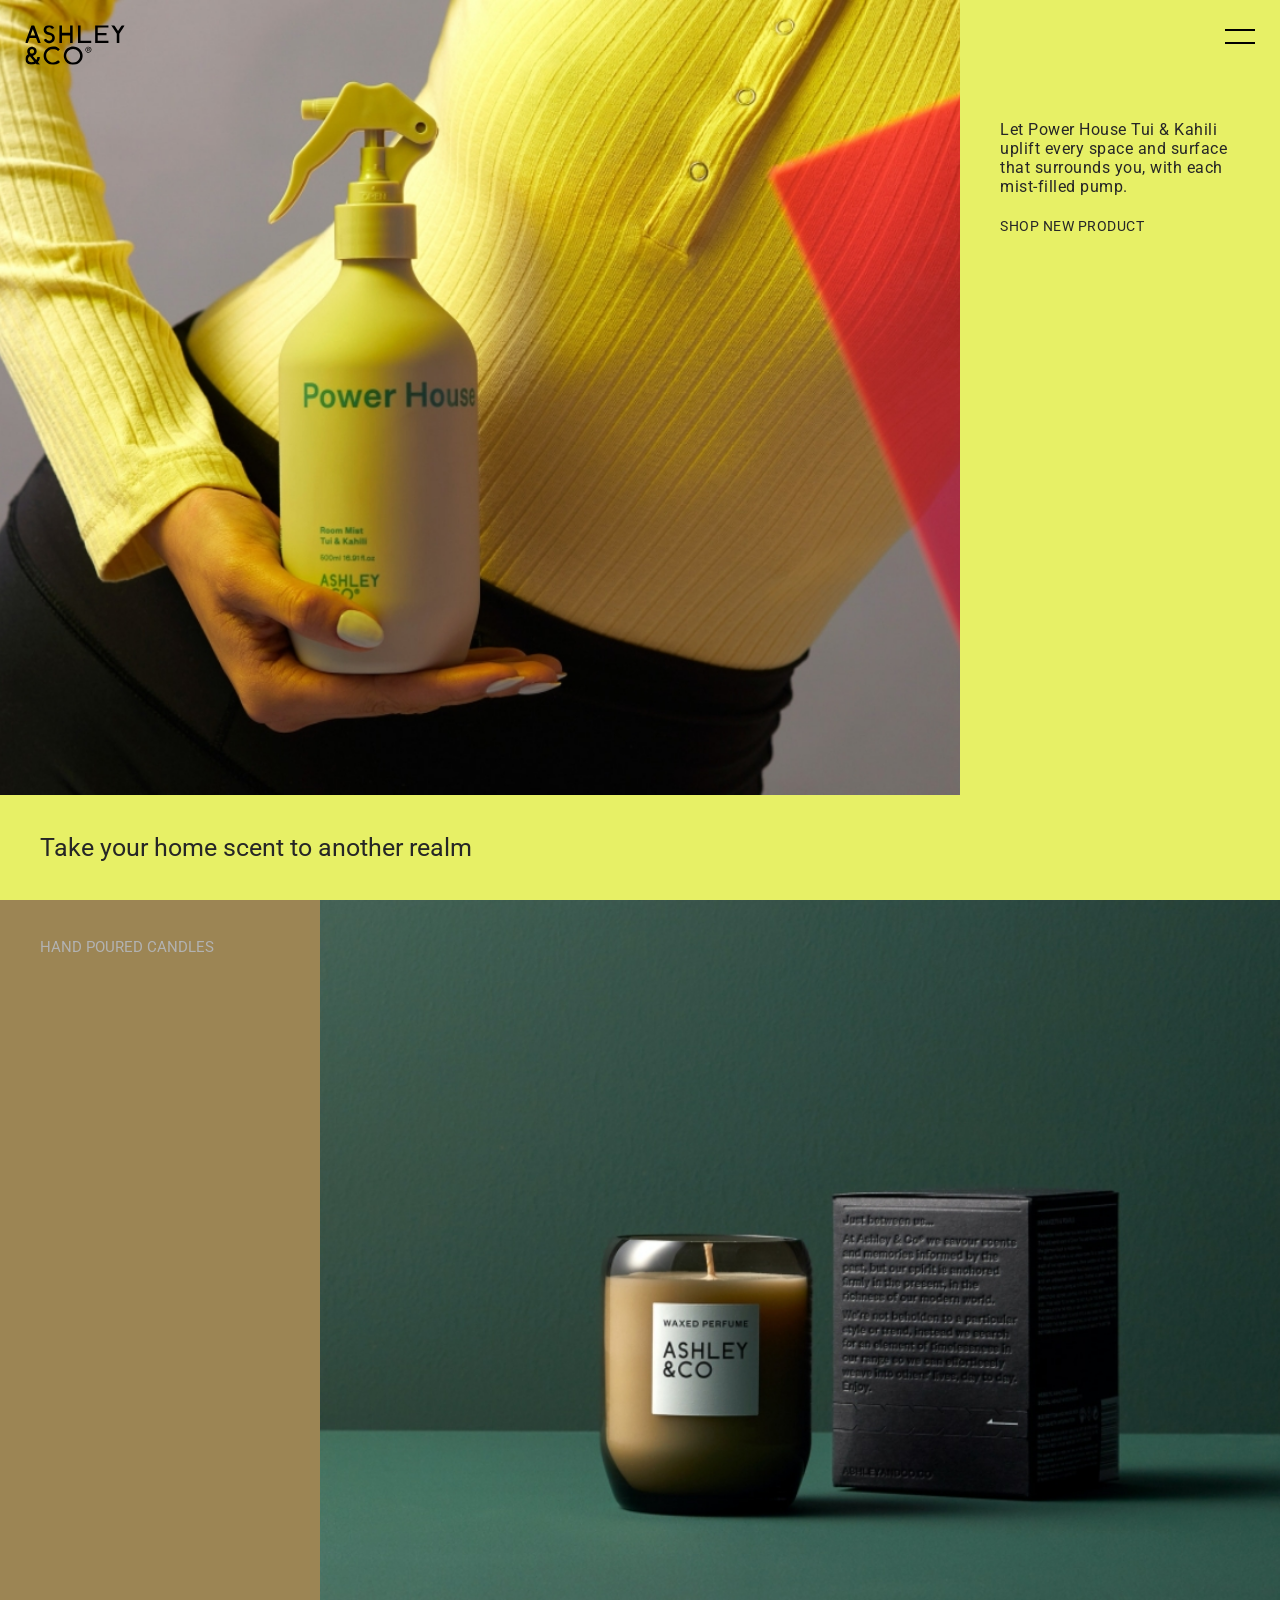
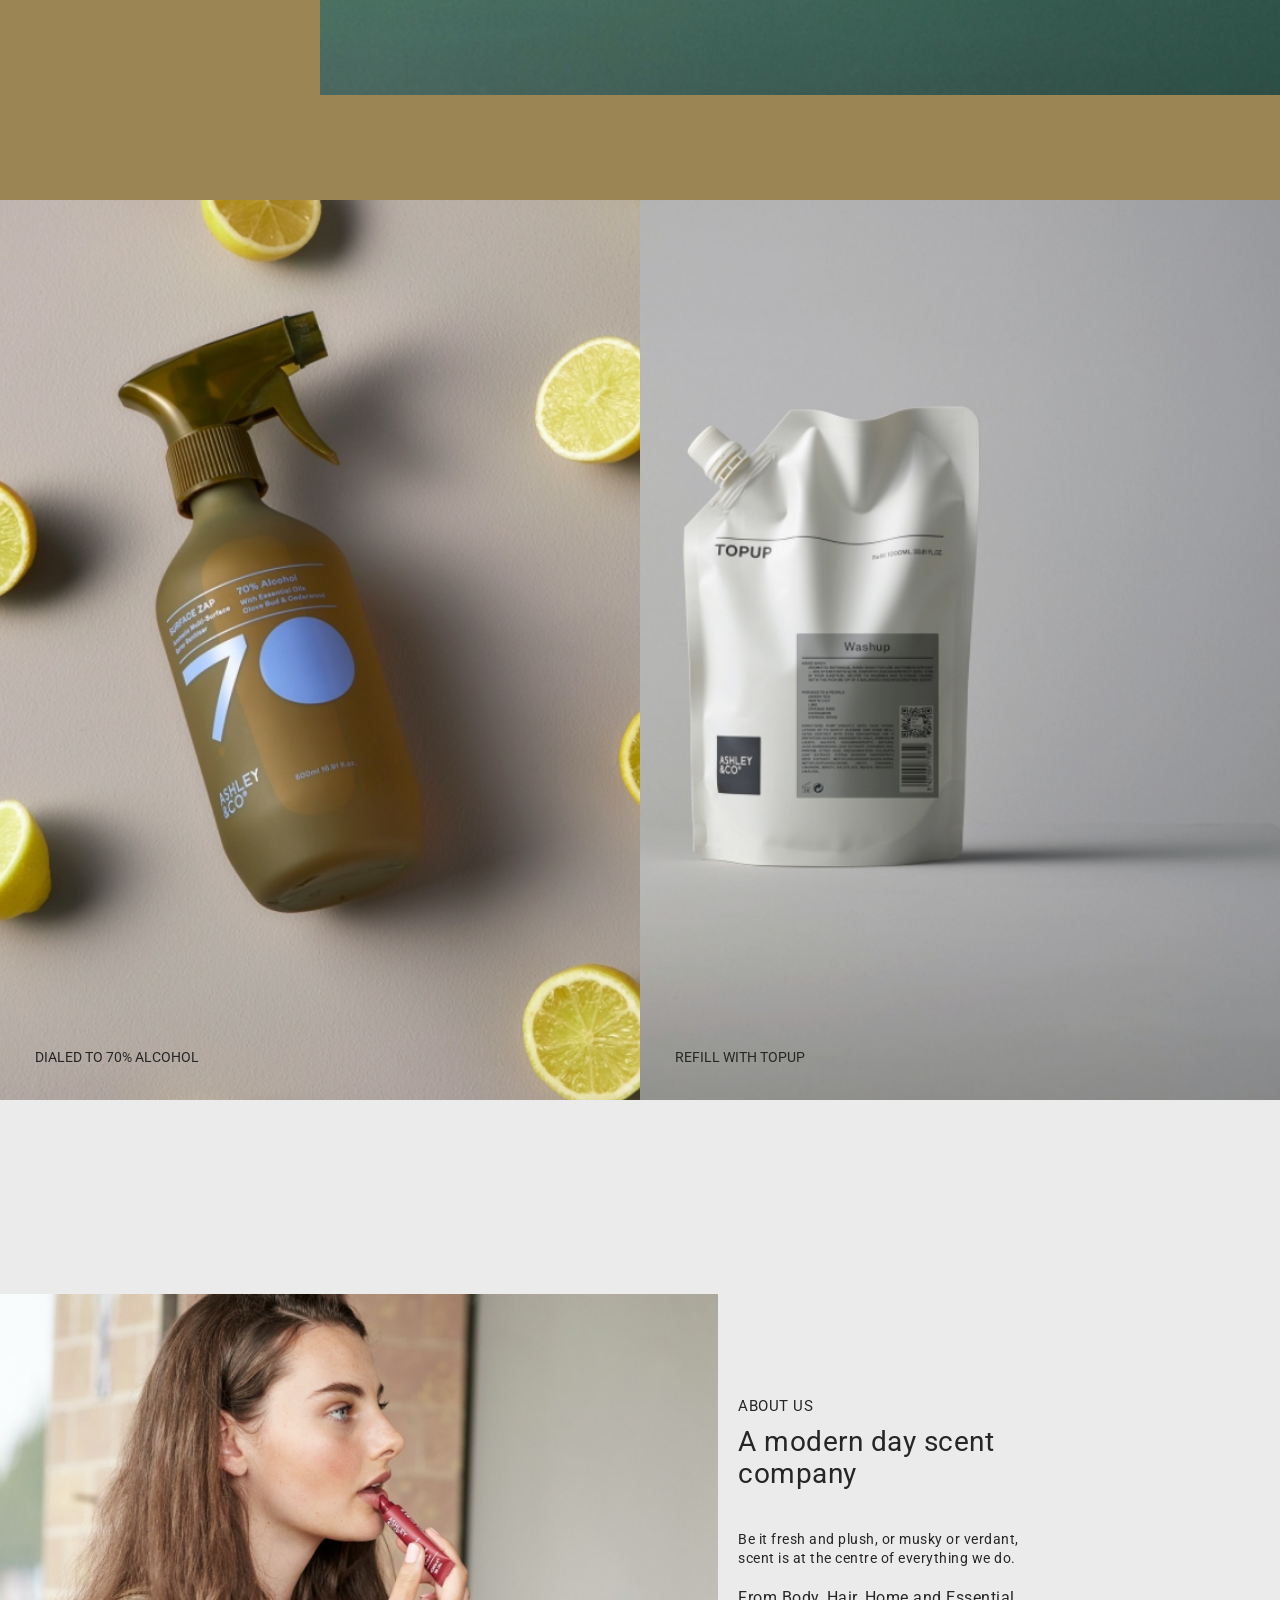
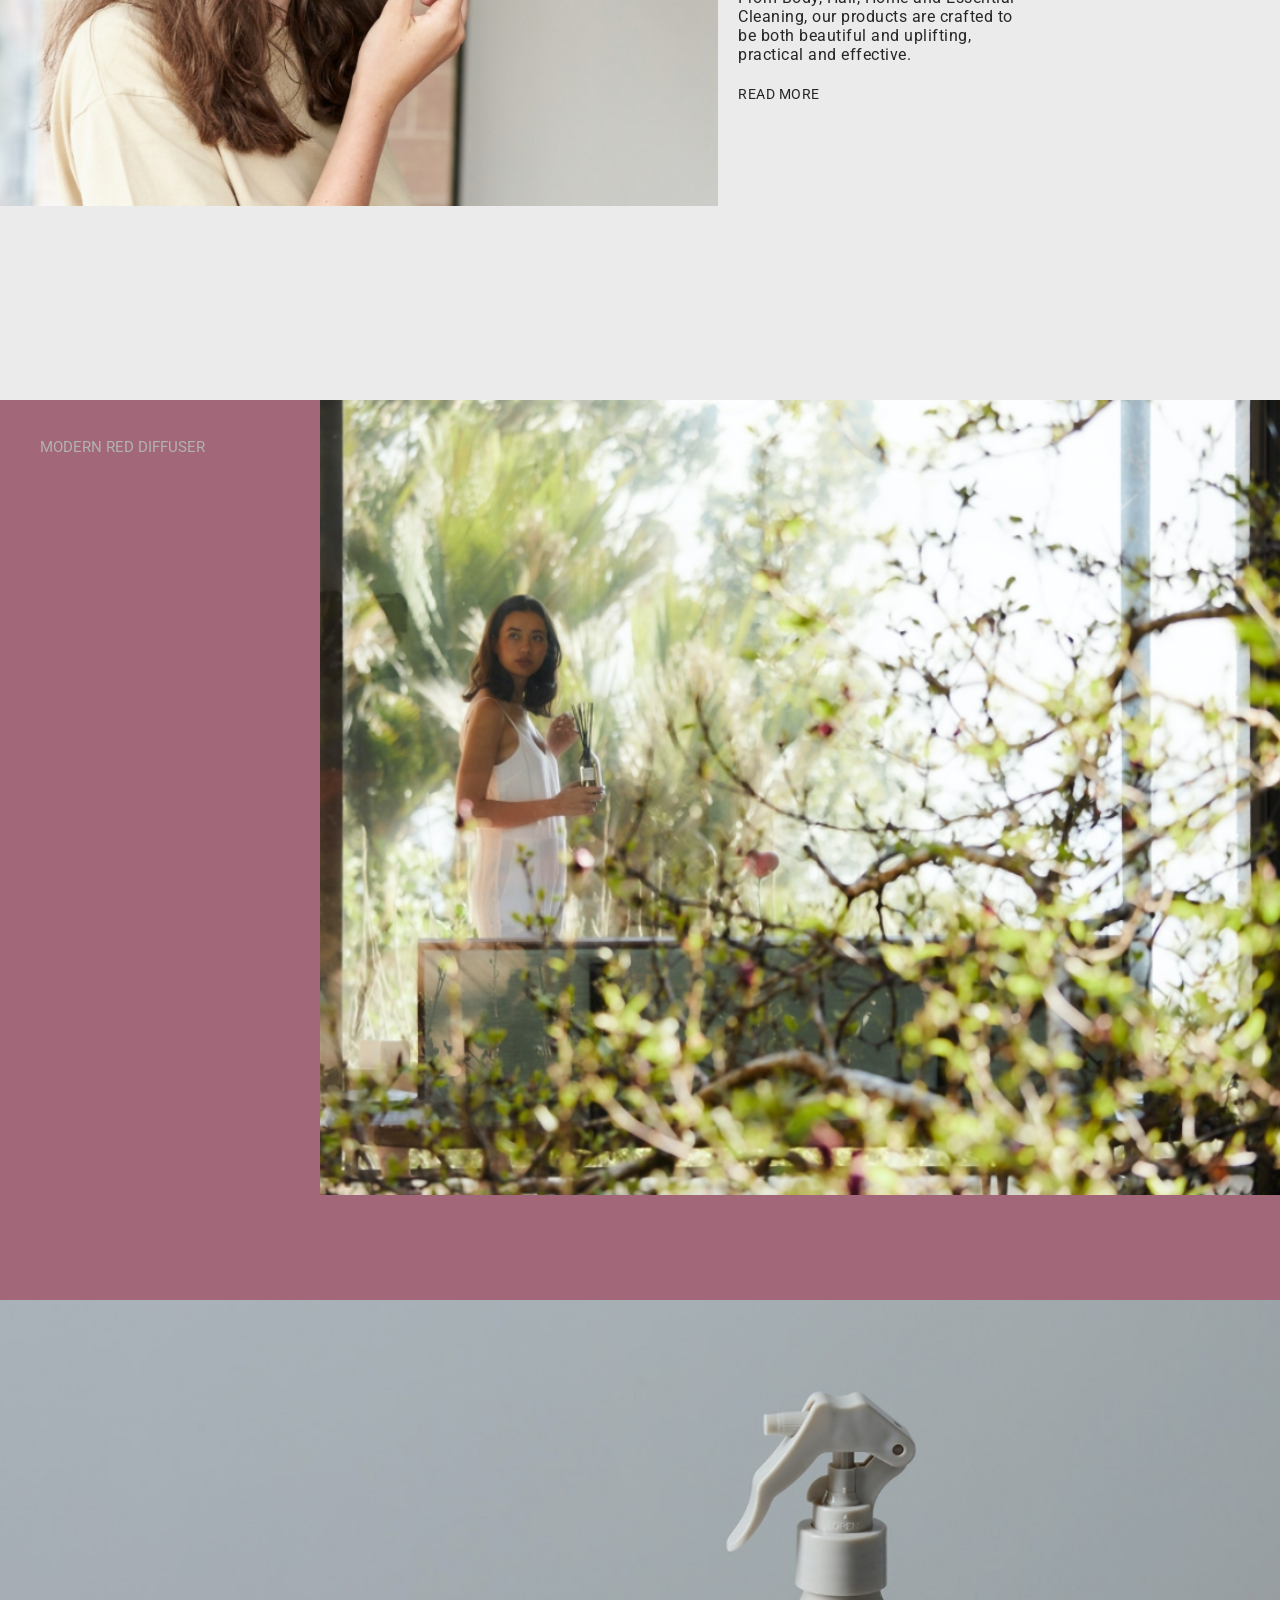
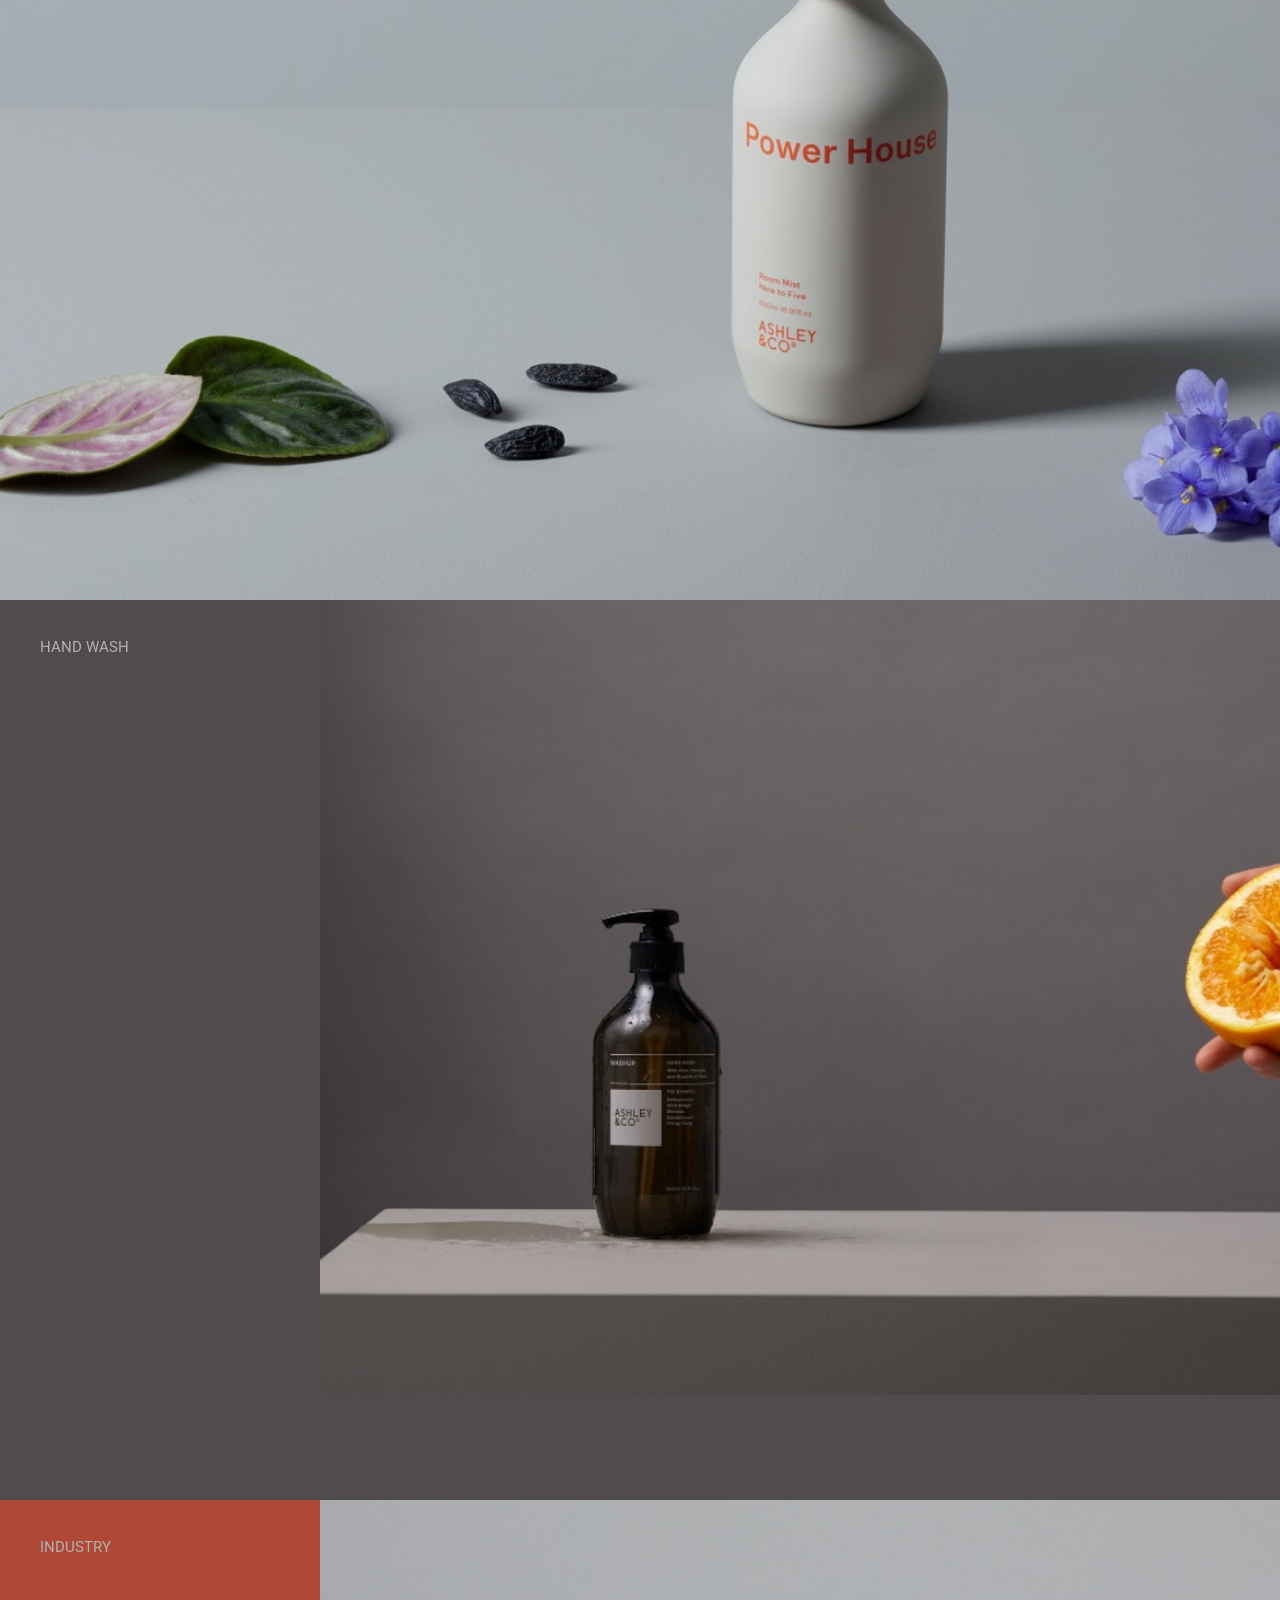
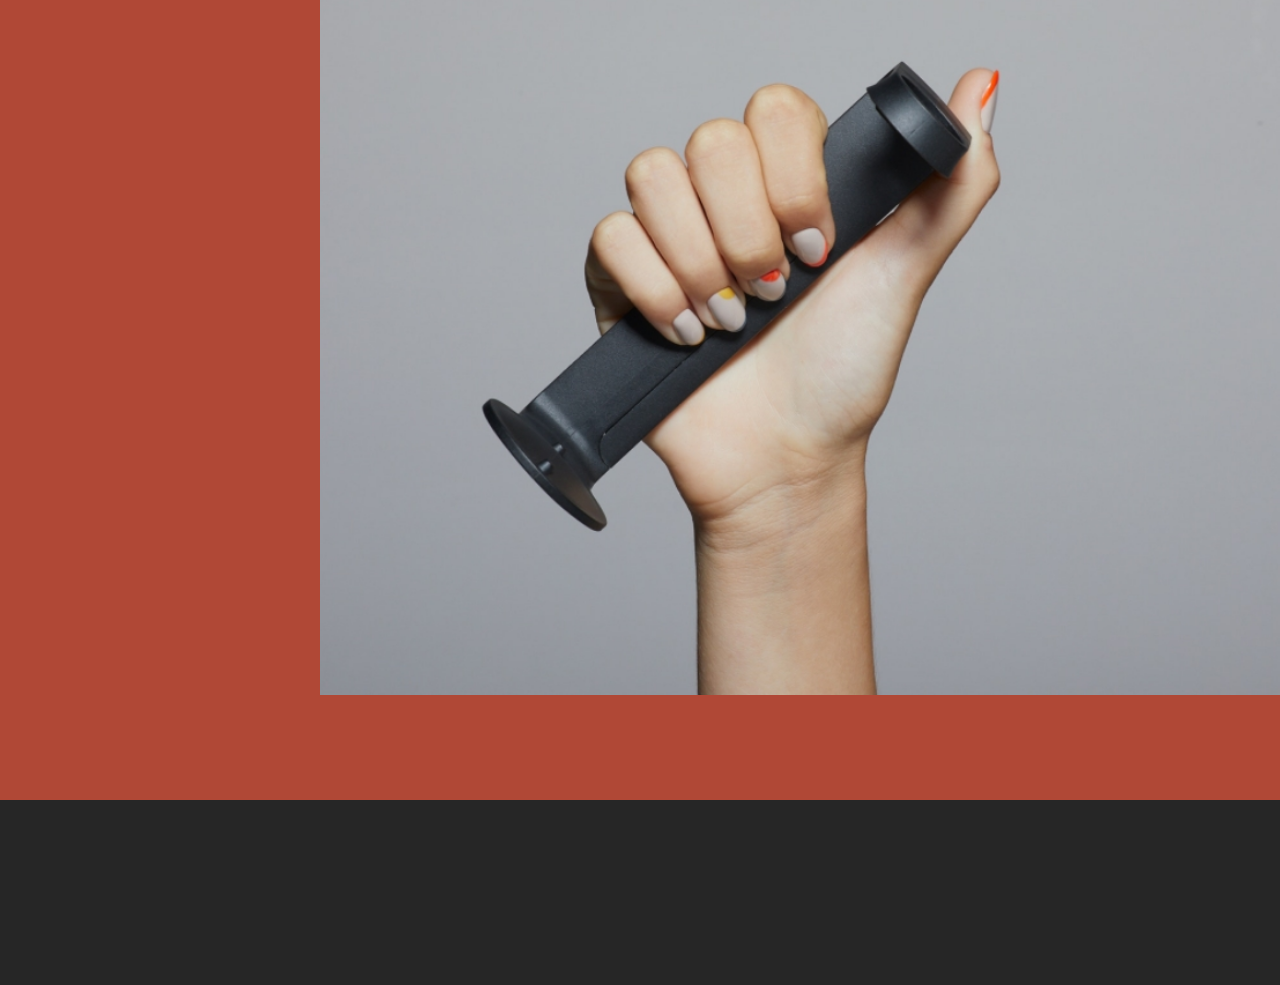
==== index.html @ 09878b9d "corrected href" ====
<!DOCTYPE html>
<html lang="en">
<head>
    <meta charset="UTF-8">
    <meta name="viewport" content="width=device-width, initial-scale=1.0, maximum-scale=1.0, user-scanable=0">
    <title>Document</title>
    <link rel="stylesheet" href="css/style.css">
</head>
<body>
    <div class="wrapper"> 
        <main class="main">
<header class="header">
    <div class="header__row">
        <div class="header__logo">
            <a href="#" class="header__logo">
                <img src="img/logo.svg" alt="">
            </a>
        </div>
        <div class="header__menu">
            <div class="menu__icon"></div>
            <nav class="menu__body _anim-items">
                <ul class="menu__list">
                    <li class="menu__link">
                        <a href="#" data-goto=".candles" class="menu__item">Hand poured candles</a>
                    </li>
                    <li class="menu__link">
                        <a href="#" data-goto=".products" class="menu__item">Products</a>
                    </li>
                    <li class="menu__link">
                        <a href="#" data-goto=".about-us" class="menu__item">About us</a>
                    </li>
                    <li class="menu__link">
                        <a href="#" data-goto=".modern" class="menu__item">Modern red diffuser</a>
                    </li>
                    <li class="menu__link">
                        <a href="#" data-goto=".room-mist" class="menu__item">Room mist</a>
                    </li>
                    <li class="menu__link">
                        <a href="#" data-goto=".hand-wash" class="menu__item">Hand wash</a>
                    </li>
                    <li class="menu__link">
                        <a href="#" data-goto=".industry" class="menu__item">Industry</a>
                    </li>
                </ul>
            </nav> 
        </div>
    </div>
</header>            <div class="content">
                <section id="home" class="home">
                    <div class="home__container">
                        <div class="home__item">
                            <div class="photo-content ibg">
                                <img src="img/img1.jpeg" alt="">
                            </div>
                            <div class="home__promo">
                                <p class="home-text lft-text _anim-items">
                                    Take your home scent to another realm
                                </p>
                            </div>
                        </div>
                        <div class="home__inform">
                            <div class="product-text">
                                <p class="rght-text _anim-items">
                                    Let Power House Tui & Kahili uplift every space and surface that surrounds you, with each mist-filled pump.
                                </p>
                                <span class="rght-text _anim-items">
                                    <a href="#" class="hover-underline">Shop new product</a>
                                </span>
                                
                            </div>
                        </div>
                    </div>
                </section>
                <section class="candles">
                    <div class="candles__container">
                        <div class="candles__inform">
                            <div class="candles__title">
                                <h2 class="promo-text _anim-items">
                                    Hand poured candles
                                </h2>
                            </div>
                            <div class="candles__text">
                                <p class="lft-text _anim-items">
                                    The flicker of the wick and the wafting of scent…Waxed Perfume is the simplest daily self-indulgence.
                                </p>
                                <span class="lft-text _anim-items">
                                    <a href="#" class="hover-underline">full collection</a>
                                </span>
                                
                            </div>
                        </div>
                        <div class="candles__item">
                            <div class="candles__photo ibg">
                                <img src="img/img2.jpeg" alt="">
                            </div>
                            <div class="candles__promo">
                                <p class="rght-text _anim-items">
                                    Share the light, everyday
                                </p>
                            </div>
                        </div>
                    </div>
                </section>
                <section id="products" class="products">
                    <div class="products__container">
                        <div class="product__item ibg">
                            <img src="img/img3.jpeg" alt="">
                            <div class="product__link c-link">
                                <span class="promo-text _anim-items">
                                    <a href="#" class="hover-underline">Dialed to 70% alcohol</a>
                                </span>
                            </div>
                        </div>
                        <div class="product__item ibg">
                            <img src="img/img4.jpeg" alt="">
                            <div class="product__link c-link">
                                <span class="promo-text _anim-items">
                                    <a href="#" class="hover-underline">Refill with topup</a>
                                </span>
                            </div>
                        </div>
                    </div>
                </section>
                <section id="about-us" class="about-us">
                    <div class="about-us__container container">
                        <div class="about-us__img ibg">
                            <img src="img/img5.jpeg" alt="">
                        </div>
                        <div class="about-us__inform">
                            <div class="inform-content _anim-items"> 
                                <div class="about-us__title c-title">
                                    <h3>About us</h3>
                                </div>
                                <div class="about-us__text c-text">
                                    <h2>
                                        A modern day scent company
                                    </h2>
                                </div>
                                <div class="about-us__info">
                                    <p>
                                        Be it fresh and plush, or musky or verdant, scent is at the centre of everything we do.
                                    </p>
                                </div>
                                <div class="about-us__about-product c-product">
                                    <p>
                                        From Body, Hair, Home and Essential Cleaning, our products are crafted to be both beautiful and uplifting, practical and effective.
                                    </p>
                                </div>
                                <div class="about-us__link c-link">
                                    <span class="linear">
                                        <a href="#" class="hover-underline">Read more</a>
                                    </span>
                                </div>
                            </div>
                        </div>
                    </div>
                </section>
                <section id="modern" class="modern">
                    <div class="modern__container">
                        <div class="modern__inform">
                            <div class="modern__title">
                                <h2 class="promo-text _anim-items">
                                    Modern red diffuser
                                </h2>
                            </div>
                            <div class="modern__text">
                                <p class="lft-text _anim-items">
                                    Home Perfume does the hard work for you, offering a subtle yet consistent scent in your home, eliminating the need to have to scent by hand.
                                </p>
                                <span class="lft-text _anim-items">
                                    <a href="#" class="hover-underline">view more</a>
                                </span>
                            </div>
                        </div>
                        <div class="modern__item">
                            <div class="modern__photo ibg">
                                <img src="img/img6.jpeg" alt="">
                            </div>
                            <div class="modern__promo">
                                <p class="rght-text _anim-items">
                                    Home Perfume
                                </p>
                            </div>
                        </div>
                    </div>
                </section>
                <section id="room-mist" class="room-mist">
                    <div class="rmc">
                        <div class="room-mist__container">
                            <div class="room-mist__img ibg">
                                <img src="img/img7.jpeg" alt="">
                            </div>
                            <div class="room-mist__inform lft-text _anim-items">
                                <div class="room-mist__content">
                                    <div class="room-mist__title c-title">
                                        <h3>room mist</h3>
                                    </div>
                                    <div class="room-mist__text c-text">
                                        <p>Hip-hop, house swap</p>
                                    </div>
                                </div>
                                <div class="room-mist__about-product c-product">
                                    <p>Freshen tired surrounds with a boost of fresh scent with Power House Nine to Five. Blond Tobacco, cinders of burnt Birch laced with Geranium, Violet Leaves and the humble Tonka Bean.      
                                    </p>
                                </div>
                                <div class="room-mist__link c-link">
                                    <span class="linear">
                                        <a href="#" class="hover-underline">Shop nine to five</a>
                                    </span>
                                </div>
                            </div>
                        </div>
                    </div>
                </section>
                <section id="hand-wash" class="hand-wash">
                    <div class="hand-wash__container">
                        <div class="hand-wash__inform">
                            <div class="hand-wash__title">
                                <h2 class="promo-text _anim-items">
                                    Hand Wash
                                </h2>
                            </div>
                            <div class="hand-wash__text">
                                <p class="lft-text _anim-items">
                                    Botanical Hand Wash for use anytime/everyday. Bolstered with Aloe, Horopito and Grapefruit Seed!
                                </p>
                                <span class="lft-text _anim-items">
                                    <a href="#" class="hover-underline">Shop our scents</a>
                                </span>
                            </div>
                        </div>
                        <div class="hand-wash__item">
                            <div class="hand-wash__photo ibg">
                                <img src="img/img8.jpeg" alt="">
                            </div>
                            <div class="hand-wash__promo">
                                <p class="rght-text _anim-items">
                                    Your habitual helper
                                </p>
                            </div>
                        </div>
                    </div>
                </section>
                <section id="industry" class="industry">
                    <div class="industry__container">
                        <div class="industry__inform">
                            <div class="industry__title">
                                <h2 class="promo-text _anim-items">
                                    Industry
                                </h2>
                            </div>
                            <div class="industry__text">
                                <p class="lft-text _anim-items">
                                    For the most particular of places, stamp out single-use with Hold Me by Ashley & Co®
                                </p>
                                <span class="lft-text _anim-items">
                                    <a href="#" class="hover-underline">Read more</a>
                                </span>
                            </div>
                        </div>
                        <div class="industry__item">
                            <div class="industry__photo ibg">
                                <img src="img/img9.jpeg" alt="">
                            </div>
                            <div class="industry__promo">
                                <p class="rght-text _anim-items">
                                    Hold Me
                                </p>
                            </div>
                        </div>
                    </div>
                </section>
            </div>
            <footer class="footer">
                <div class="footer__content container">
                    <div class="footer__title">
                        <h5 class="lft-text _anim-items">Sign up to our newsletter and enrich your lives for good.</h5>
                    </div>
                    <div class="footer__form">
                        <form action="#" class="lft-text _anim-items">
                            <div class="footer__name input-style">
                                <input type="name" id="name">
                            <label for="name">Name</label>
                            </div>
                            <div class="footer__email input-style">
                                <input type="email" id="email">
                                <label for="email">Email</label>
                            </div>
                            <div class="footer__button">
                                <button type="submit" class="btn">Submit</button>
                            </div>
                        </form>
                    </div>
                </div>
            </footer>
        </main>
    </div>
    <script src="https://code.jquery.com/jquery-3.3.1.min.js"></script>
<script src="js/main.js"></script>
</body>
</html>
---- css/style.css ----
@charset "UTF-8";
/*Обнуление*/
@import url("https://fonts.googleapis.com/css2?family=Roboto:ital@0;1&display=swap");
* {
  padding: 0;
  margin: 0;
  border: 0;
}

*, *:before, *:after {
  -webkit-box-sizing: border-box;
  box-sizing: border-box;
}

:focus, :active {
  outline: none;
}

a:focus, a:active {
  outline: none;
}

nav, footer, header, aside {
  display: block;
}

html, body {
  height: 100%;
  width: 100%;
  font-size: 100%;
  line-height: 1;
  font-size: 16px;
  -ms-text-size-adjust: 100%;
  -moz-text-size-adjust: 100%;
  -webkit-text-size-adjust: 100%;
}

input, button, textarea {
  font-family: inherit;
}

input::-ms-clear {
  display: none;
}

button {
  cursor: pointer;
}

button::-moz-focus-inner {
  padding: 0;
  border: 0;
}

a, a:visited {
  text-decoration: none;
  color: inherit;
}

a:hover {
  text-decoration: none;
}

ul li {
  list-style: none;
}

img {
  vertical-align: top;
}

h1, h2, h3, h4, h5, h6 {
  font-size: inherit;
  font-weight: 400;
}

/*--------------------*/
@-webkit-keyframes wave {
  0% {
    -webkit-transform: scaleX(0);
            transform: scaleX(0);
  }
  50% {
    -webkit-transform: scaleX(1.5);
            transform: scaleX(1.5); /* Немного "перекатываем" волну */
  }
  100% {
    -webkit-transform: scaleX(1);
            transform: scaleX(1);
  }
}
@keyframes wave {
  0% {
    -webkit-transform: scaleX(0);
            transform: scaleX(0);
  }
  50% {
    -webkit-transform: scaleX(1.5);
            transform: scaleX(1.5); /* Немного "перекатываем" волну */
  }
  100% {
    -webkit-transform: scaleX(1);
            transform: scaleX(1);
  }
}
.ibg {
  background-repeat: no-repeat;
  background-size: cover;
  background-position: center;
}
.ibg img {
  display: none;
}

._anim-show {
  -webkit-transform: translate(0px, 150%);
          transform: translate(0px, 150%);
  opacity: 0;
  -webkit-transition: all 0.8s ease 0s;
  transition: all 0.8s ease 0s;
}

._anim-show._anime,
._anime._anim-show {
  opacity: 1;
  -webkit-transform: translate(0px, 0px);
          transform: translate(0px, 0px);
}

.promo-text {
  -webkit-transform: translate(0px, -150%);
          transform: translate(0px, -150%);
  opacity: 0;
  -webkit-transition: all 0.8s ease 0.4s;
  transition: all 0.8s ease 0.4s;
}
.promo-text._anime {
  -webkit-transform: translate(0px, 0px);
          transform: translate(0px, 0px);
  opacity: 1;
}

.rght-text {
  -webkit-transform: translate(150%, 0px);
          transform: translate(150%, 0px);
  -webkit-transition: all 0.3s ease 0s;
  transition: all 0.3s ease 0s;
  display: block;
}
.rght-text._anime {
  -webkit-transform: translate(0px, 0px);
          transform: translate(0px, 0px);
  -webkit-transition: all 0.8s ease 0.3s;
  transition: all 0.8s ease 0.3s;
}

.lft-text {
  -webkit-transform: translate(-150%, 0px);
          transform: translate(-150%, 0px);
  -webkit-transition: all 0.3s ease 0s;
  transition: all 0.3s ease 0s;
  display: block;
}
.lft-text._anime {
  -webkit-transform: translate(0px, 0px);
          transform: translate(0px, 0px);
  -webkit-transition: all 0.8s ease 0.3s;
  transition: all 0.8s ease 0.3s;
}

body {
  font-size: 1rem;
  font-family: "Roboto", serif;
  font-weight: 400;
  font-style: normal;
  color: #262626;
}

.container {
  max-width: 1400px;
  padding: 0px 15px;
  margin: 0 auto;
}

.c-title {
  font-size: 0.9375rem;
  text-transform: uppercase;
  margin-bottom: 0.625rem;
}

.c-text {
  font-size: 1.75rem;
  line-height: 2rem;
  margin-bottom: 2.5rem;
}

.c-product {
  margin-bottom: 1.25rem;
}

.c-link > a {
  font-size: 0.875rem;
  text-transform: uppercase;
}

.hover-underline {
  position: relative;
  display: inline-block;
  text-decoration: none;
  color: inherit;
}

.hover-underline::after {
  content: "";
  position: absolute;
  width: 100%;
  height: 2px;
  background: -webkit-gradient(linear, left top, right top, from(var(--underline-start, #000)), to(var(--underline-end, #00f)));
  background: linear-gradient(to right, var(--underline-start, #000), var(--underline-end, #00f));
  bottom: -5px;
  left: 0;
  -webkit-transform: scaleX(0);
          transform: scaleX(0);
  -webkit-transform-origin: left;
          transform-origin: left;
  -webkit-transition: -webkit-transform 0.4s ease-out;
  transition: -webkit-transform 0.4s ease-out;
  transition: transform 0.4s ease-out;
  transition: transform 0.4s ease-out, -webkit-transform 0.4s ease-out;
}

.hover-underline:hover::after {
  -webkit-transform: scaleX(1);
          transform: scaleX(1);
  -webkit-animation: wave 0.6s ease-out;
          animation: wave 0.6s ease-out;
}

.main {
  position: absolute;
  width: 100%;
  min-height: 100vh;
  top: 0;
  left: 0;
  display: -webkit-box;
  display: -ms-flexbox;
  display: flex;
  -webkit-box-orient: vertical;
  -webkit-box-direction: normal;
      -ms-flex-direction: column;
          flex-direction: column;
}

.header {
  background-color: #E7F066;
}
.header__row {
  position: absolute;
  display: -webkit-box;
  display: -ms-flexbox;
  display: flex;
  -webkit-box-align: center;
      -ms-flex-align: center;
          align-items: center;
  -webkit-box-pack: justify;
      -ms-flex-pack: justify;
          justify-content: space-between;
  width: 100%;
  padding: 1.5625rem;
}

.menu__icon {
  z-index: 5;
  display: block;
  position: relative;
  width: 30px;
  height: 15px;
  cursor: pointer;
  top: -9px;
}
.menu__icon::before, .menu__icon::after {
  content: "";
  left: 0;
  position: absolute;
  height: 2px;
  width: 100%;
  background-color: #000;
  -webkit-transition: all 0.3s ease 0s;
  transition: all 0.3s ease 0s;
}
.menu__icon::before {
  top: 0;
}
.menu__icon::after {
  bottom: 0;
}
.menu__icon._active::before {
  top: 50%;
  -webkit-transform: rotate(-45deg) translate(0px, -50%);
          transform: rotate(-45deg) translate(0px, -50%);
}
.menu__icon._active::after {
  bottom: 50%;
  -webkit-transform: rotate(45deg) translate(0px, 50%);
          transform: rotate(45deg) translate(0px, 50%);
}
.menu__icon:hover::before, .menu__icon:hover::after {
  -webkit-box-shadow: 2px 2px 4px 0px rgba(166, 47, 69, 0.9);
          box-shadow: 2px 2px 4px 0px rgba(166, 47, 69, 0.9);
}
.menu__body {
  position: fixed;
  top: 0;
  right: -100%;
  width: 25%;
  height: auto;
  background-color: #E7F066;
  padding: 1.5625rem;
  -webkit-transition: right 0.8s ease 0s;
  transition: right 0.8s ease 0s;
  overflow: hidden;
}
.menu__body._active {
  right: 0;
  z-index: 3;
}
@media (max-width: 900px) {
  .menu__body._active {
    width: 40%;
  }
}
.menu__list {
  display: -webkit-box;
  display: -ms-flexbox;
  display: flex;
  -webkit-box-orient: vertical;
  -webkit-box-direction: normal;
      -ms-flex-direction: column;
          flex-direction: column;
  -webkit-box-align: start;
      -ms-flex-align: start;
          align-items: flex-start;
}
.menu__list > li {
  position: relative;
  text-transform: uppercase;
  text-align: left;
  font-size: 1.125rem;
  -webkit-transform: translate(100%);
          transform: translate(100%);
  -webkit-transition: all 0.8s ease;
  transition: all 0.8s ease;
  opacity: 0;
}
.menu__list._menu-anime > li {
  -webkit-transform: translateX(0);
          transform: translateX(0);
  opacity: 1;
}
.menu__list._menu-anime > li:nth-child(1) {
  -webkit-transition-delay: 0.2s;
          transition-delay: 0.2s;
}
.menu__list._menu-anime > li:nth-child(2) {
  -webkit-transition-delay: 0.4s;
          transition-delay: 0.4s;
}
.menu__list._menu-anime > li:nth-child(3) {
  -webkit-transition-delay: 0.6s;
          transition-delay: 0.6s;
}
.menu__list._menu-anime > li:nth-child(4) {
  -webkit-transition-delay: 0.8s;
          transition-delay: 0.8s;
}
.menu__list._menu-anime > li:nth-child(5) {
  -webkit-transition-delay: 1s;
          transition-delay: 1s;
}
.menu__list._menu-anime > li:nth-child(6) {
  -webkit-transition-delay: 1.2s;
          transition-delay: 1.2s;
}
.menu__list._menu-anime > li:nth-child(7) {
  -webkit-transition-delay: 1.4s;
          transition-delay: 1.4s;
}
.menu__link {
  margin: 0rem 0rem 1.25rem 0rem;
}
.menu__link:last-child {
  margin: 0;
}
.menu__item {
  position: relative;
}
.menu__item:hover {
  color: #a72e45;
}
.menu__item:hover::after {
  width: 100%;
}
.menu__item::after {
  content: "";
  height: 1px;
  background-color: #a72e45;
  position: absolute;
  left: 0;
  bottom: -5px;
  -webkit-transition: width 0.3s;
  transition: width 0.3s;
  width: 0;
  -webkit-box-shadow: 2px 2px 4px 0px rgba(166, 47, 69, 0.9);
          box-shadow: 2px 2px 4px 0px rgba(166, 47, 69, 0.9);
}

.home {
  background-color: #E7F066;
  display: -webkit-box;
  display: -ms-flexbox;
  display: flex;
  min-height: 100vh;
}
.home__container {
  -webkit-box-flex: 1;
      -ms-flex: 1 1 auto;
          flex: 1 1 auto;
  width: 100%;
  top: 0;
  left: 0;
  display: -webkit-box;
  display: -ms-flexbox;
  display: flex;
}
.home__item {
  -webkit-box-flex: 0;
      -ms-flex: 0 1 75%;
          flex: 0 1 75%;
  height: 100vh;
  display: -webkit-box;
  display: -ms-flexbox;
  display: flex;
  -webkit-box-orient: vertical;
  -webkit-box-direction: normal;
      -ms-flex-direction: column;
          flex-direction: column;
}
.home__promo {
  padding: 2.5rem 0rem 2.5rem 2.5rem;
  font-size: 1.5625rem;
  -ms-flex-negative: 0;
      flex-shrink: 0;
}
.home__inform {
  display: -webkit-box;
  display: -ms-flexbox;
  display: flex;
  -webkit-box-orient: vertical;
  -webkit-box-direction: normal;
      -ms-flex-direction: column;
          flex-direction: column;
  -webkit-box-flex: 0;
      -ms-flex: 0 1 25%;
          flex: 0 1 25%;
  margin-top: 7.5rem;
}

.photo-content {
  -webkit-box-flex: 1;
      -ms-flex-positive: 1;
          flex-grow: 1;
}

.product-text {
  margin: 0rem 2.5rem 2.5rem 2.5rem;
  font-size: 1rem;
  line-height: 1.1875rem;
  letter-spacing: 0.0313rem;
}
.product-text p {
  margin: 0rem 0rem 1.25rem 0rem;
}
.product-text a {
  font-size: 0.875rem;
  text-transform: uppercase;
  --underline-start: #d82775;
  --underline-end: #fefbb9;
}

@media (max-width: 900px) {
  html, body {
    font-size: 1rem;
  }
  .home__container {
    -webkit-box-orient: vertical;
    -webkit-box-direction: normal;
        -ms-flex-direction: column;
            flex-direction: column;
  }
  .home__item {
    -webkit-box-orient: vertical;
    -webkit-box-direction: normal;
        -ms-flex-direction: column;
            flex-direction: column;
    -webkit-box-flex: 0;
        -ms-flex: 0 1 90%;
            flex: 0 1 90%;
  }
  .home__inform {
    margin-top: 1em;
    -webkit-box-flex: 0;
        -ms-flex: 0 1 10%;
            flex: 0 1 10%;
  }
  .home__promo {
    padding: 1.3rem 0rem 0.9rem 1.3rem;
    font-size: 1.2rem;
  }
  .photo-content {
    min-height: 200px;
    -webkit-box-flex: 1;
        -ms-flex-positive: 1;
            flex-grow: 1;
  }
  .product-text {
    margin: 0rem 2.3rem 1.3rem 1.3rem;
  }
  .menu__link {
    margin: 0rem 0rem 2.25rem 0rem;
  }
  .menu__list > li {
    font-size: 1.75rem;
  }
  .menu__body, .menu__body._active {
    width: 100%;
  }
}
.candles {
  background-color: #9C8554;
  display: -webkit-box;
  display: -ms-flexbox;
  display: flex;
  min-height: 100vh;
}
.candles__container {
  -webkit-box-flex: 1;
      -ms-flex: 1 1 auto;
          flex: 1 1 auto;
  display: -webkit-box;
  display: -ms-flexbox;
  display: flex;
}
.candles__inform {
  display: -webkit-box;
  display: -ms-flexbox;
  display: flex;
  -webkit-box-orient: vertical;
  -webkit-box-direction: normal;
      -ms-flex-direction: column;
          flex-direction: column;
  -webkit-box-pack: justify;
      -ms-flex-pack: justify;
          justify-content: space-between;
  -webkit-box-flex: 0;
      -ms-flex: 0 1 25%;
          flex: 0 1 25%;
}
.candles__title {
  color: #B2B2B2;
  margin: 2.5rem 2.5rem 0rem 2.5rem;
  font-size: 0.9375rem;
  text-transform: uppercase;
}
.candles__text {
  margin: 0rem 2.5rem 2.5rem 2.5rem;
  font-size: 1rem;
  line-height: 1.1875rem;
  letter-spacing: 0.0313rem;
  color: #B2B2B2;
}
.candles__text p {
  margin: 0rem 0rem 1.25rem 0rem;
}
.candles__text a {
  font-size: 0.875rem;
  text-transform: uppercase;
  --underline-start: #438369;
  --underline-end: #e0d8d8;
}
.candles__item {
  -webkit-box-flex: 0;
      -ms-flex: 0 1 75%;
          flex: 0 1 75%;
  height: 100vh;
  display: -webkit-box;
  display: -ms-flexbox;
  display: flex;
  -webkit-box-orient: vertical;
  -webkit-box-direction: normal;
      -ms-flex-direction: column;
          flex-direction: column;
}
.candles__photo {
  -webkit-box-flex: 1;
      -ms-flex-positive: 1;
          flex-grow: 1;
}
.candles__promo {
  font-size: 1.5625rem;
  margin: 2.5rem 2.5rem 2.5rem 0rem;
  color: #B2B2B2;
  -ms-flex-negative: 0;
      flex-shrink: 0;
}
.candles__promo p {
  text-align: right;
}

@media (max-width: 900px) {
  .candles__container {
    -webkit-box-orient: vertical;
    -webkit-box-direction: normal;
        -ms-flex-direction: column;
            flex-direction: column;
  }
  .candles__inform {
    -webkit-box-flex: 0;
        -ms-flex: 0 1 15%;
            flex: 0 1 15%;
    -webkit-box-ordinal-group: 2;
        -ms-flex-order: 1;
            order: 1;
    display: -webkit-box;
    display: -ms-flexbox;
    display: flex;
    -ms-flex-pack: distribute;
        justify-content: space-around;
  }
  .candles__title {
    margin: 1rem 1rem 0rem 1rem;
  }
  .candles__text {
    margin: 0rem 1rem 1rem 1rem;
  }
  .candles__item {
    -webkit-box-flex: 0;
        -ms-flex: 0 1 85%;
            flex: 0 1 85%;
    -webkit-box-ordinal-group: 1;
        -ms-flex-order: 0;
            order: 0;
  }
  .candles__photo {
    height: 258px;
    position: relative;
  }
  .candles__promo {
    font-size: 2.2rem;
    margin: 1.3rem 0 1.3rem 1.3rem;
    position: absolute;
  }
}
.products__container {
  min-height: 100vh;
  height: 100%;
  display: -webkit-box;
  display: -ms-flexbox;
  display: flex;
}

.product__item {
  -webkit-box-flex: 0;
      -ms-flex: 0 1 50%;
          flex: 0 1 50%;
  position: relative;
  padding: 0 0 54% 0;
}
.product__link {
  position: absolute;
  left: 2.1875rem;
  bottom: 2.1875rem;
}
.product__link a {
  font-size: 0.875rem;
  text-transform: uppercase;
  --underline-start: #75a4f5;
  --underline-end: #e2db7a;
}

@media (max-width: 900px) {
  .products__container {
    -webkit-box-orient: vertical;
    -webkit-box-direction: normal;
        -ms-flex-direction: column;
            flex-direction: column;
  }
  .product__item {
    -webkit-box-flex: 1;
        -ms-flex: 1 1 100%;
            flex: 1 1 100%;
    padding: 0 0 60% 0;
  }
  .product__link {
    left: 1.1875rem;
    bottom: 1.1875rem;
  }
}
.about-us {
  background-color: #EBEBEB;
  display: -webkit-box;
  display: -ms-flexbox;
  display: flex;
  min-height: 100vh;
}
.about-us__container {
  -webkit-box-flex: 1;
      -ms-flex: 1 1 auto;
          flex: 1 1 auto;
  padding: 7.5rem 0rem;
  display: -webkit-box;
  display: -ms-flexbox;
  display: flex;
  -webkit-box-align: center;
      -ms-flex-align: center;
          align-items: center;
}
.about-us__img {
  -webkit-box-flex: 0;
      -ms-flex: 0 1 57%;
          flex: 0 1 57%;
  padding: 0 0 40% 0;
}
.about-us__inform {
  -webkit-box-flex: 0;
      -ms-flex: 0 1 43%;
          flex: 0 1 43%;
  margin: 0 0 0 1.25rem;
  line-height: 1.1875rem;
  letter-spacing: 0.0313rem;
  overflow: hidden;
}
.about-us__info {
  font-size: 0.875rem;
  margin-bottom: 1.25rem;
}
.about-us__link a {
  font-size: 0.875rem;
  text-transform: uppercase;
  --underline-start: #b80346;
  --underline-end: #f2ecda;
}
.about-us .inform-content {
  margin: 0 16rem 0 0;
  display: block;
  -webkit-transform: translate(100vw, 0);
          transform: translate(100vw, 0);
  opacity: 0;
  -webkit-transition: all 0.8s ease 0s;
  transition: all 0.8s ease 0s;
}
.about-us .inform-content._anime {
  -webkit-transform: translate(0, 0);
          transform: translate(0, 0);
  opacity: 1;
}

@media (max-width: 900px) {
  .about-us__container {
    padding: 5rem 0rem;
    -webkit-box-orient: vertical;
    -webkit-box-direction: normal;
        -ms-flex-direction: column;
            flex-direction: column;
  }
  .about-us__img {
    -webkit-box-flex: 0;
        -ms-flex: 0 1 70%;
            flex: 0 1 70%;
    min-height: 200px;
    width: 100%;
  }
  .about-us__inform {
    margin: 1rem;
    -webkit-box-flex: 0;
        -ms-flex: 0 1 30%;
            flex: 0 1 30%;
  }
  .about-us .inform-content {
    width: 100%;
  }
}
.modern {
  background-color: #A26779;
  color: #B2B2B2;
  display: -webkit-box;
  display: -ms-flexbox;
  display: flex;
  min-height: 100vh;
}
.modern__container {
  display: -webkit-box;
  display: -ms-flexbox;
  display: flex;
  -webkit-box-flex: 1;
      -ms-flex: 1 1 auto;
          flex: 1 1 auto;
}
.modern__inform {
  display: -webkit-box;
  display: -ms-flexbox;
  display: flex;
  -webkit-box-orient: vertical;
  -webkit-box-direction: normal;
      -ms-flex-direction: column;
          flex-direction: column;
  -webkit-box-pack: justify;
      -ms-flex-pack: justify;
          justify-content: space-between;
  -webkit-box-flex: 0;
      -ms-flex: 0 1 25%;
          flex: 0 1 25%;
}
.modern__title {
  margin: 2.5rem 2.5rem 0rem 2.5rem;
  font-size: 0.9375rem;
  text-transform: uppercase;
}
.modern__text {
  margin: 0rem 2.5rem 2.5rem 2.5rem;
  font-size: 1rem;
  line-height: 1.1875rem;
  letter-spacing: 0.0313rem;
}
.modern__text p {
  margin: 0rem 0rem 1.25rem 0rem;
}
.modern__text a {
  font-size: 0.875rem;
  text-transform: uppercase;
  --underline-start: #61a65b;
  --underline-end: #eeb682;
}
.modern__item {
  -webkit-box-flex: 0;
      -ms-flex: 0 1 75%;
          flex: 0 1 75%;
  height: 100vh;
  display: -webkit-box;
  display: -ms-flexbox;
  display: flex;
  -webkit-box-orient: vertical;
  -webkit-box-direction: normal;
      -ms-flex-direction: column;
          flex-direction: column;
}
.modern__photo {
  -webkit-box-flex: 1;
      -ms-flex-positive: 1;
          flex-grow: 1;
}
.modern__promo {
  font-size: 1.5625rem;
  margin: 2.5rem 2.5rem 2.5rem 0rem;
  color: #B2B2B2;
  -ms-flex-negative: 0;
      flex-shrink: 0;
}
.modern__promo p {
  text-align: right;
}

@media (max-width: 900px) {
  .modern__container {
    -webkit-box-orient: vertical;
    -webkit-box-direction: normal;
        -ms-flex-direction: column;
            flex-direction: column;
  }
  .modern__inform {
    -webkit-box-flex: 0;
        -ms-flex: 0 1 15%;
            flex: 0 1 15%;
    -webkit-box-ordinal-group: 2;
        -ms-flex-order: 1;
            order: 1;
    display: -webkit-box;
    display: -ms-flexbox;
    display: flex;
    -ms-flex-pack: distribute;
        justify-content: space-around;
  }
  .modern__title {
    margin: 1rem 1rem 0rem 1rem;
  }
  .modern__text {
    margin: 0rem 1rem 1rem 1rem;
  }
  .modern__item {
    -webkit-box-flex: 0;
        -ms-flex: 0 1 85%;
            flex: 0 1 85%;
    -webkit-box-ordinal-group: 1;
        -ms-flex-order: 0;
            order: 0;
  }
  .modern__photo {
    position: relative;
  }
  .modern__promo {
    font-size: 2.2rem;
    margin: 1.3rem 0rem 1.3rem 1.3rem;
    position: absolute;
    color: #A26779;
  }
}
.room-mist__container {
  min-height: 100vh;
  -webkit-box-flex: 1;
      -ms-flex: 1 1 auto;
          flex: 1 1 auto;
  position: relative;
}
.room-mist__img {
  position: absolute;
  height: 100%;
  width: 100%;
  top: 0;
  left: 0;
}
.room-mist__inform {
  width: 22%;
  position: absolute;
  top: 7.5rem;
  left: 2.5rem;
}
.room-mist__link a {
  font-size: 0.875rem;
  text-transform: uppercase;
  --underline-start: #e78214;
  --underline-end: #494cbf;
}
.room-mist .rmc {
  display: -webkit-box;
  display: -ms-flexbox;
  display: flex;
}

@media (max-width: 900px) {
  .room-mist__inform {
    width: 35%;
  }
}
.hand-wash {
  background-color: #504B4D;
  min-height: 100vh;
  display: -webkit-box;
  display: -ms-flexbox;
  display: flex;
}
.hand-wash__container {
  display: -webkit-box;
  display: -ms-flexbox;
  display: flex;
  -webkit-box-flex: 1;
      -ms-flex: 1 1 auto;
          flex: 1 1 auto;
}
.hand-wash__inform {
  display: -webkit-box;
  display: -ms-flexbox;
  display: flex;
  -webkit-box-orient: vertical;
  -webkit-box-direction: normal;
      -ms-flex-direction: column;
          flex-direction: column;
  -webkit-box-pack: justify;
      -ms-flex-pack: justify;
          justify-content: space-between;
  -webkit-box-flex: 0;
      -ms-flex: 0 1 25%;
          flex: 0 1 25%;
  color: #B2B2B2;
}
.hand-wash__title {
  margin: 2.5rem 2.5rem 0rem 2.5rem;
  font-size: 0.9375rem;
  text-transform: uppercase;
}
.hand-wash__text {
  margin: 0rem 2.5rem 2.5rem 2.5rem;
  font-size: 1rem;
  line-height: 1.1875rem;
  letter-spacing: 0.0313rem;
}
.hand-wash__text p {
  margin: 0rem 0rem 1.25rem 0rem;
}
.hand-wash__text a {
  font-size: 0.875rem;
  text-transform: uppercase;
  --underline-start: #e4d325;
  --underline-end: #494cbf;
}
.hand-wash__item {
  -webkit-box-flex: 0;
      -ms-flex: 0 1 75%;
          flex: 0 1 75%;
  height: 100vh;
  display: -webkit-box;
  display: -ms-flexbox;
  display: flex;
  -webkit-box-orient: vertical;
  -webkit-box-direction: normal;
      -ms-flex-direction: column;
          flex-direction: column;
}
.hand-wash__photo {
  -webkit-box-flex: 1;
      -ms-flex-positive: 1;
          flex-grow: 1;
}
.hand-wash__promo {
  font-size: 1.5625rem;
  margin: 2.5rem 2.5rem 2.5rem 0rem;
  color: #B2B2B2;
  -ms-flex-negative: 0;
      flex-shrink: 0;
}
.hand-wash__promo p {
  text-align: right;
}

@media (max-width: 900px) {
  .hand-wash__container {
    -webkit-box-orient: vertical;
    -webkit-box-direction: normal;
        -ms-flex-direction: column;
            flex-direction: column;
  }
  .hand-wash__inform {
    -webkit-box-flex: 0;
        -ms-flex: 0 1 15%;
            flex: 0 1 15%;
    -webkit-box-ordinal-group: 2;
        -ms-flex-order: 1;
            order: 1;
    display: -webkit-box;
    display: -ms-flexbox;
    display: flex;
    -ms-flex-pack: distribute;
        justify-content: space-around;
  }
  .hand-wash__title {
    margin: 1rem 1rem 0rem 1rem;
  }
  .hand-wash__text {
    margin: 0rem 1rem 1rem 1rem;
  }
  .hand-wash__item {
    -webkit-box-flex: 0;
        -ms-flex: 0 1 85%;
            flex: 0 1 85%;
    -webkit-box-ordinal-group: 1;
        -ms-flex-order: 0;
            order: 0;
  }
  .hand-wash__photo {
    position: relative;
  }
  .hand-wash__promo {
    font-size: 2.2rem;
    margin: 1.3rem 0rem 1.3rem 1.3rem;
    position: absolute;
    color: #E7F066;
  }
}
.industry {
  background-color: #B04836;
  color: #B2B2B2;
  min-height: 100vh;
  display: -webkit-box;
  display: -ms-flexbox;
  display: flex;
}
.industry__container {
  display: -webkit-box;
  display: -ms-flexbox;
  display: flex;
  -webkit-box-flex: 1;
      -ms-flex: 1 1 auto;
          flex: 1 1 auto;
}
.industry__inform {
  display: -webkit-box;
  display: -ms-flexbox;
  display: flex;
  -webkit-box-orient: vertical;
  -webkit-box-direction: normal;
      -ms-flex-direction: column;
          flex-direction: column;
  -webkit-box-pack: justify;
      -ms-flex-pack: justify;
          justify-content: space-between;
  -webkit-box-flex: 0;
      -ms-flex: 0 1 25%;
          flex: 0 1 25%;
}
.industry__title {
  margin: 2.5rem 2.5rem 0rem 2.5rem;
  font-size: 0.9375rem;
  text-transform: uppercase;
}
.industry__text {
  margin: 0rem 2.5rem 2.5rem 2.5rem;
  font-size: 1rem;
  line-height: 1.1875rem;
  letter-spacing: 0.0313rem;
}
.industry__text p {
  margin: 0rem 0rem 1.25rem 0rem;
}
.industry__text a {
  font-size: 0.875rem;
  text-transform: uppercase;
  --underline-start: #61a65b;
  --underline-end: #eeb682;
}
.industry__item {
  -webkit-box-flex: 0;
      -ms-flex: 0 1 75%;
          flex: 0 1 75%;
  height: 100vh;
  display: -webkit-box;
  display: -ms-flexbox;
  display: flex;
  -webkit-box-orient: vertical;
  -webkit-box-direction: normal;
      -ms-flex-direction: column;
          flex-direction: column;
}
.industry__photo {
  -webkit-box-flex: 1;
      -ms-flex-positive: 1;
          flex-grow: 1;
}
.industry__promo {
  font-size: 1.5625rem;
  margin: 2.5rem 2.5rem 2.5rem 0rem;
  -ms-flex-negative: 0;
      flex-shrink: 0;
}
.industry__promo p {
  text-align: right;
}

@media (max-width: 900px) {
  .industry__container {
    -webkit-box-orient: vertical;
    -webkit-box-direction: normal;
        -ms-flex-direction: column;
            flex-direction: column;
  }
  .industry__inform {
    -webkit-box-flex: 0;
        -ms-flex: 0 1 15%;
            flex: 0 1 15%;
    -webkit-box-ordinal-group: 2;
        -ms-flex-order: 1;
            order: 1;
    display: -webkit-box;
    display: -ms-flexbox;
    display: flex;
    -ms-flex-pack: distribute;
        justify-content: space-around;
  }
  .industry__title {
    margin: 1rem 1rem 0rem 1rem;
  }
  .industry__text {
    margin: 0rem 1rem 1rem 1rem;
  }
  .industry__item {
    -webkit-box-flex: 0;
        -ms-flex: 0 1 85%;
            flex: 0 1 85%;
    -webkit-box-ordinal-group: 1;
        -ms-flex-order: 0;
            order: 0;
  }
  .industry__photo {
    position: relative;
  }
  .industry__promo {
    font-size: 2.2rem;
    margin: 1.3rem 0rem 1.3rem 1.3rem;
    position: absolute;
    color: #B04836;
  }
}
.footer {
  background-color: #262626;
  color: #ccc;
  font-size: 0.875rem;
  padding: 3.125rem 0rem;
}
.footer__title {
  margin: 0rem 0rem 1.25rem 0rem;
}
.footer__form form {
  display: -webkit-box;
  display: -ms-flexbox;
  display: flex;
}
.footer__name input {
  background-color: transparent;
  border-bottom: 1px solid #ccc;
  margin-bottom: 0.5rem;
  color: #ccc;
  font-size: 1.1875rem;
}
.footer__email input {
  background-color: transparent;
  border-bottom: 1px solid #ccc;
  margin-bottom: 0.5rem;
  color: #ccc;
  font-size: 1.1875rem;
}
.footer__button {
  background-color: transparent;
  font-size: 0.75rem;
  -webkit-transition: all 0.3s ease;
  transition: all 0.3s ease;
}
.footer__button .btn {
  color: #ccc;
  text-transform: uppercase;
  padding: 30px 14px 6px 14px;
  background: -webkit-gradient(linear, left top, left bottom, color-stop(0, #ccc)) no-repeat calc(200% - var(--p, 0%)) 100%/200% var(--p, 0.2em);
  background: linear-gradient(#ccc 0 0) no-repeat calc(200% - var(--p, 0%)) 100%/200% var(--p, 0.2em);
  -webkit-transition: 0.3s var(--t, 0s), background-position 0.3s calc(0.3s - var(--t, 0s));
  transition: 0.3s var(--t, 0s), background-position 0.3s calc(0.3s - var(--t, 0s));
}
.footer__button .btn:hover {
  --p: 100%;
  --t: 0.3s;
  color: #262626;
}

.input-style {
  width: 17.5rem;
  display: -webkit-box;
  display: -ms-flexbox;
  display: flex;
  -webkit-box-orient: vertical;
  -webkit-box-direction: normal;
      -ms-flex-direction: column;
          flex-direction: column;
  margin: 0rem 1.25rem 0rem 0rem;
}

@media (max-width: 900px) {
  .input-style {
    width: 100%;
    margin: 0rem 0rem 1.25rem 0rem;
  }
  .footer__form form {
    -webkit-box-orient: vertical;
    -webkit-box-direction: normal;
        -ms-flex-direction: column;
            flex-direction: column;
  }
  .footer__button .btn {
    width: 100%;
  }
}
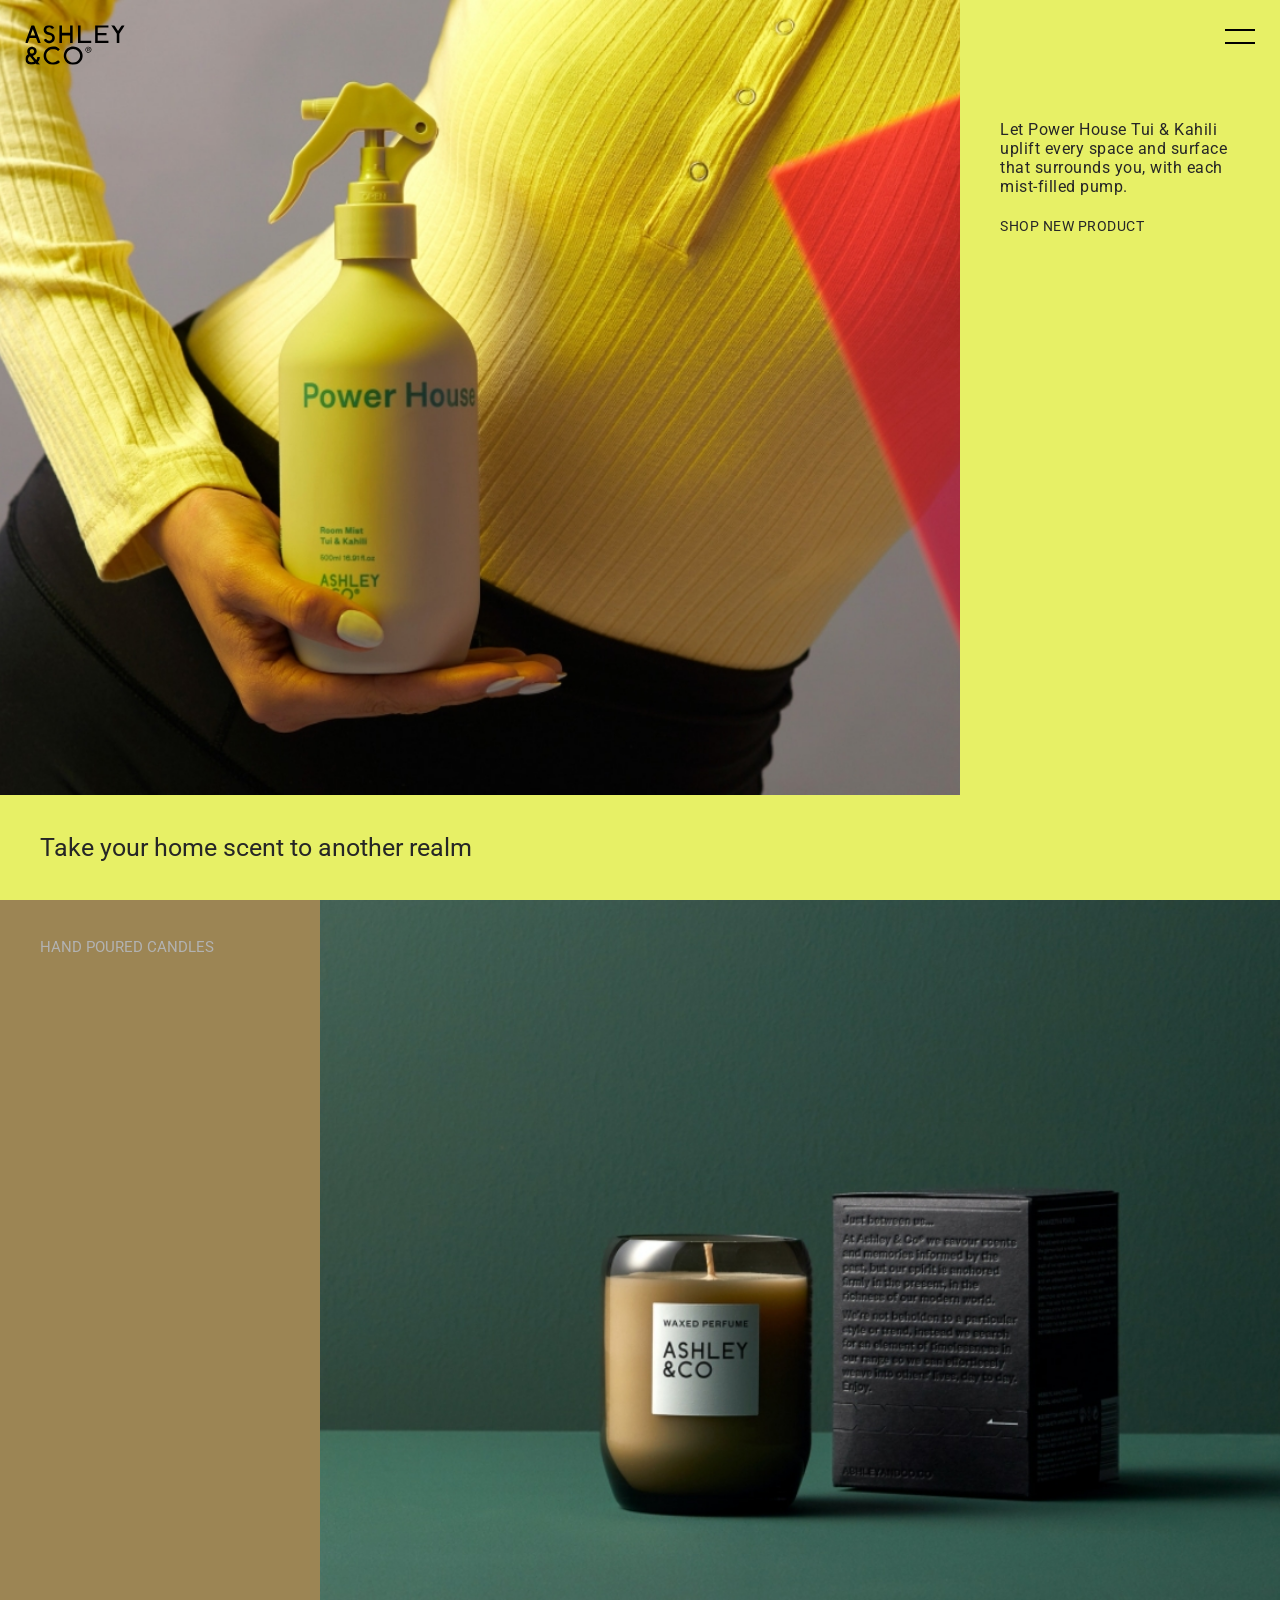
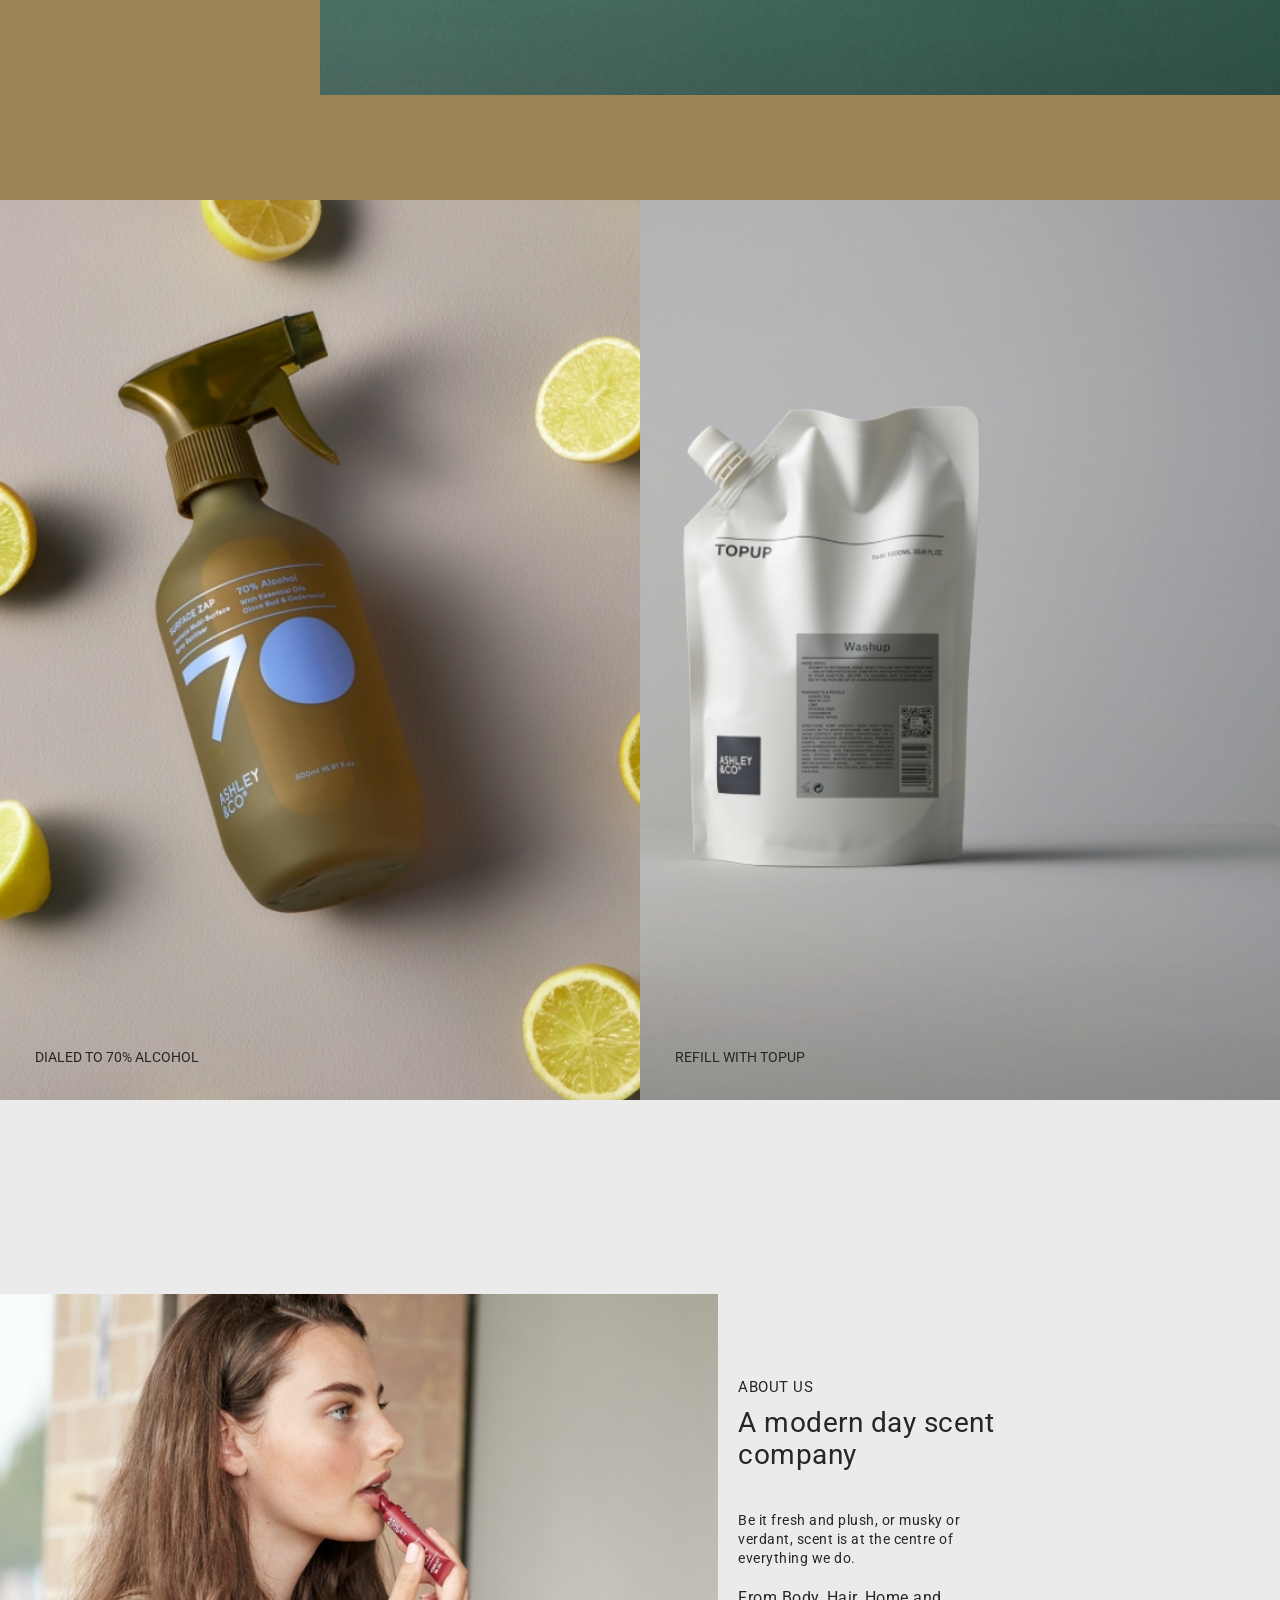
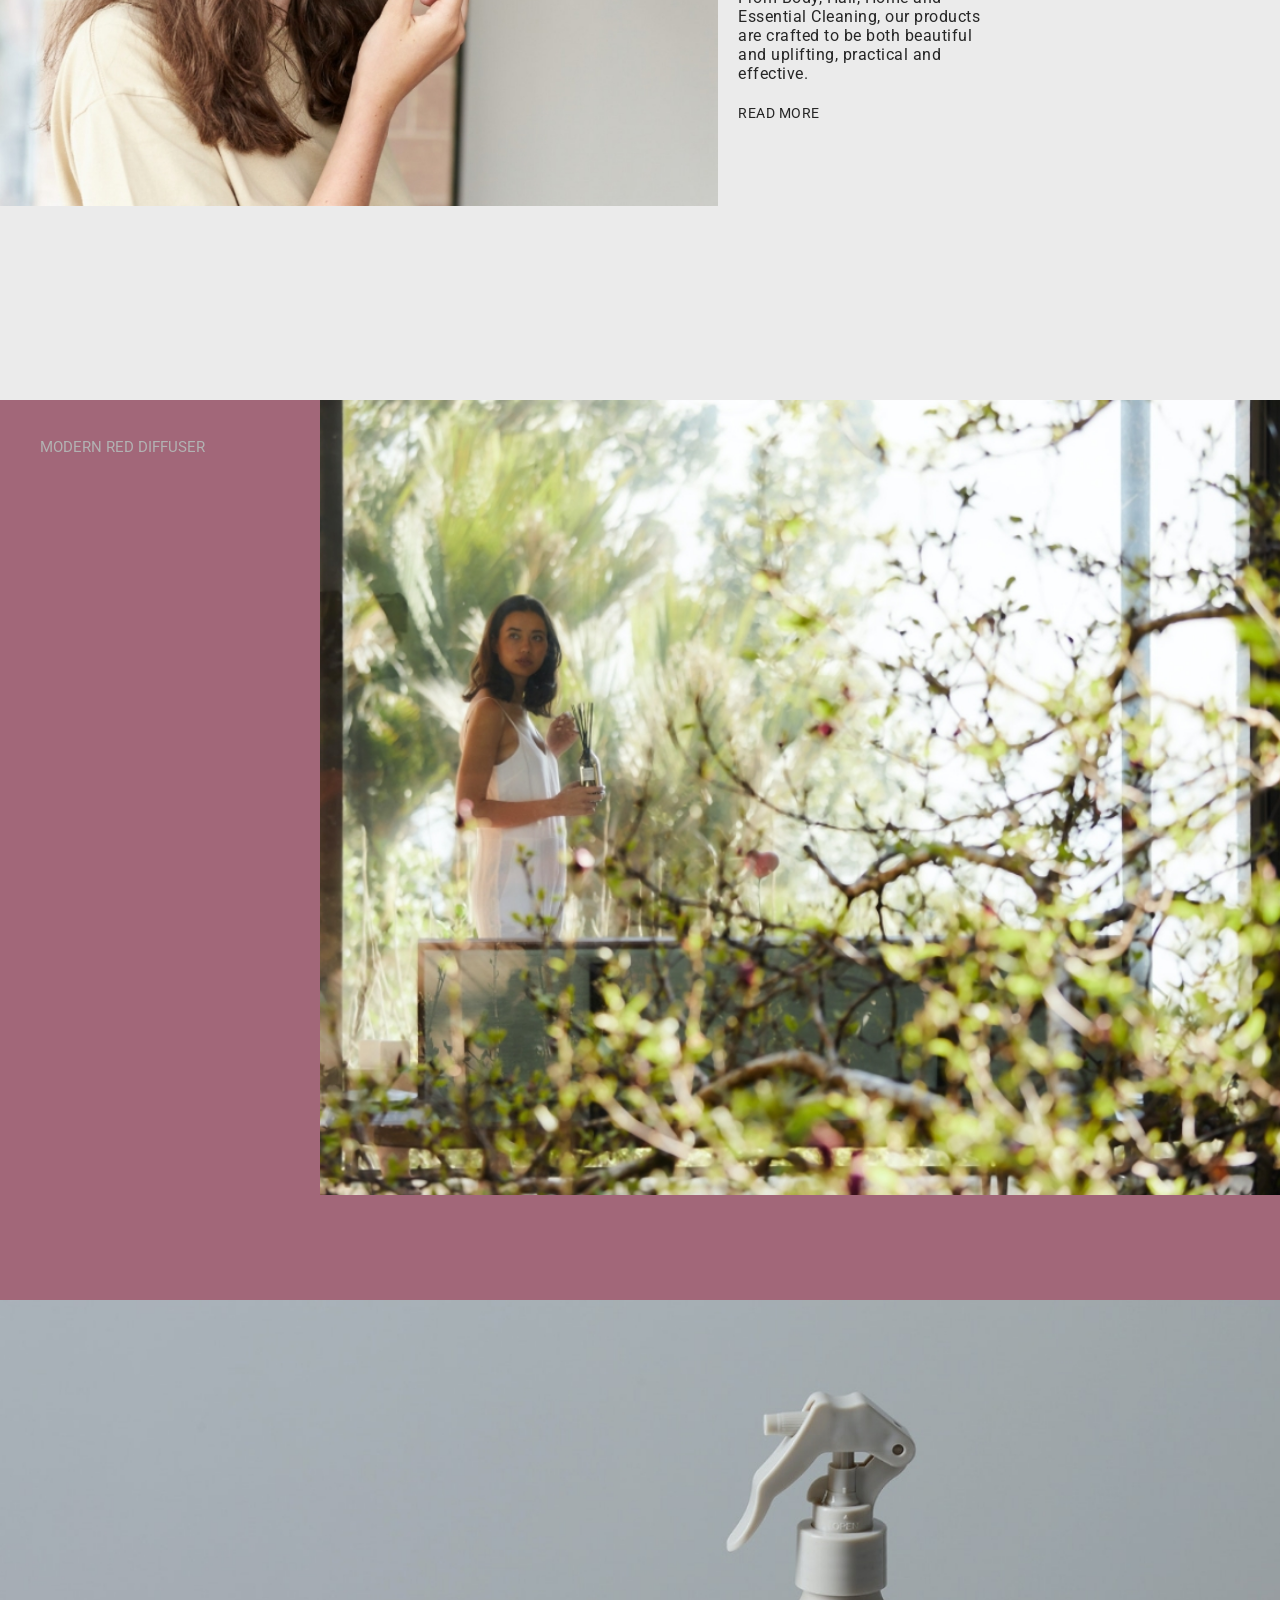
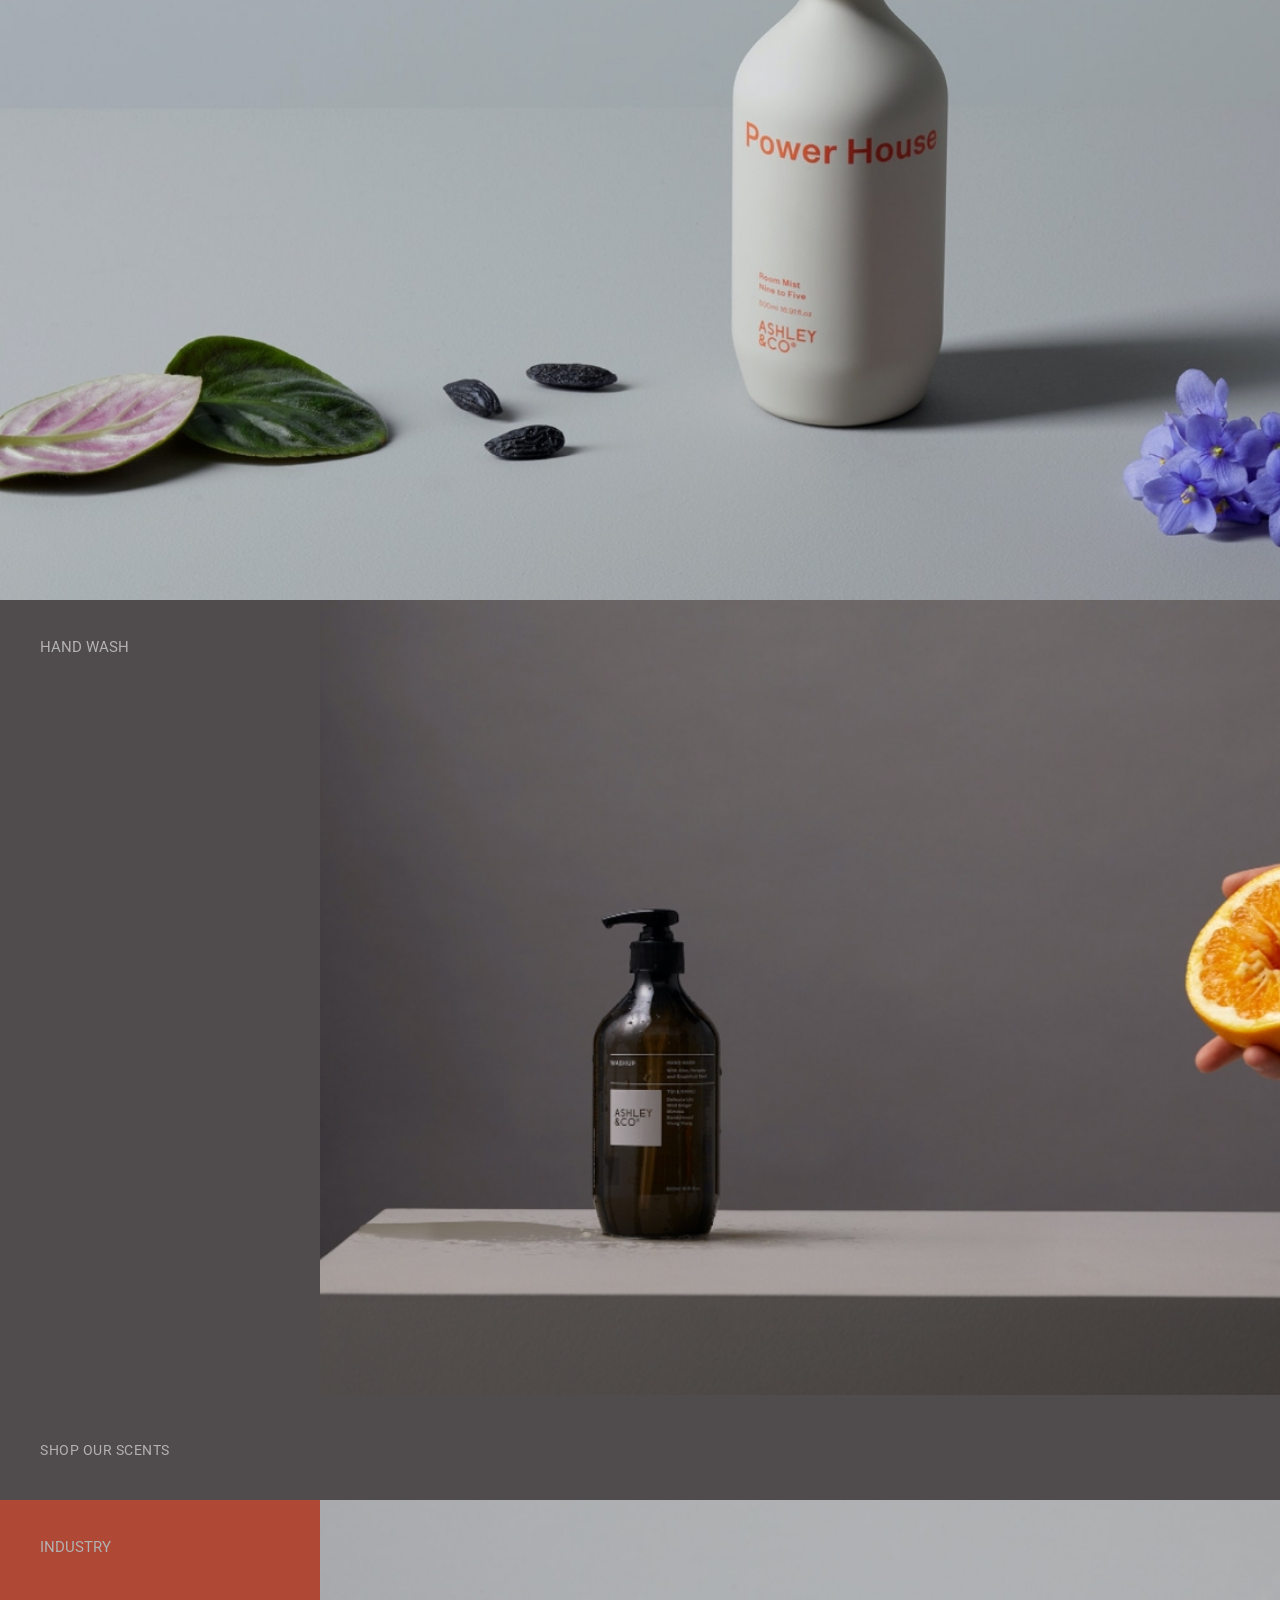
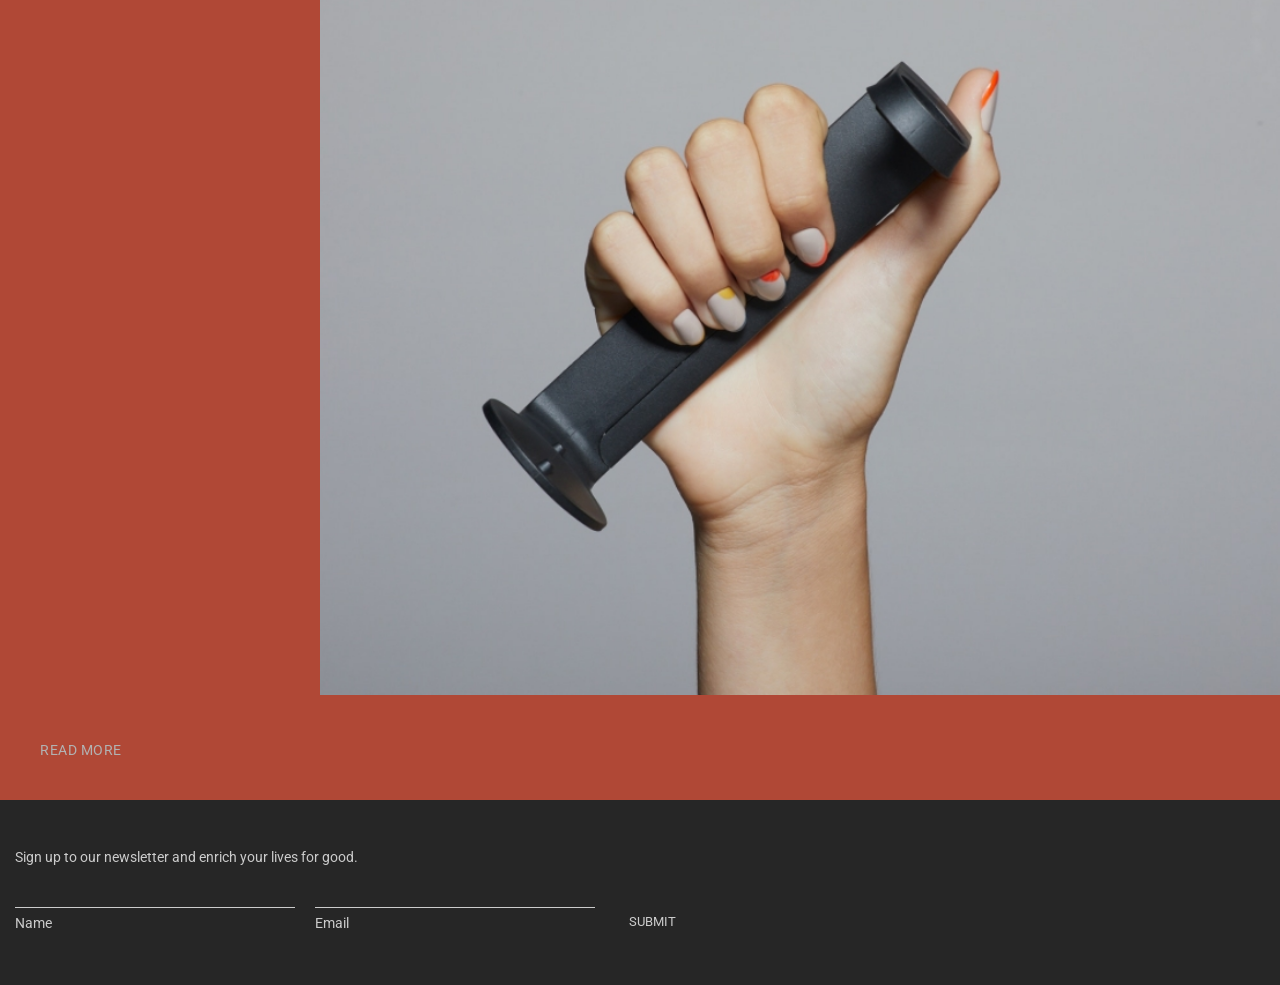
==== commit 93a036e9: "corrected animation" ====
--- a/index.html
+++ b/index.html
@@ -53,20 +53,19 @@
                                 <img src="img/img1.jpeg" alt="">
                             </div>
                             <div class="home__promo">
-                                <p class="home-text lft-text _anim-items">
+                                <p class="home-text _anim-items">
                                     Take your home scent to another realm
                                 </p>
                             </div>
                         </div>
                         <div class="home__inform">
                             <div class="product-text">
-                                <p class="rght-text _anim-items">
+                                <p class="_anim-items">
                                     Let Power House Tui & Kahili uplift every space and surface that surrounds you, with each mist-filled pump.
                                 </p>
-                                <span class="rght-text _anim-items">
+                                <span class="_anim-items">
                                     <a href="#" class="hover-underline">Shop new product</a>
                                 </span>
-                                
                             </div>
                         </div>
                     </div>
@@ -80,13 +79,12 @@
                                 </h2>
                             </div>
                             <div class="candles__text">
-                                <p class="lft-text _anim-items">
+                                <p class="_anim-items">
                                     The flicker of the wick and the wafting of scent…Waxed Perfume is the simplest daily self-indulgence.
                                 </p>
-                                <span class="lft-text _anim-items">
+                                <span class="_anim-items">
                                     <a href="#" class="hover-underline">full collection</a>
                                 </span>
-                                
                             </div>
                         </div>
                         <div class="candles__item">
@@ -94,7 +92,7 @@
                                 <img src="img/img2.jpeg" alt="">
                             </div>
                             <div class="candles__promo">
-                                <p class="rght-text _anim-items">
+                                <p class="_anim-items">
                                     Share the light, everyday
                                 </p>
                             </div>
@@ -164,10 +162,10 @@
                                 </h2>
                             </div>
                             <div class="modern__text">
-                                <p class="lft-text _anim-items">
+                                <p class="_anim-items">
                                     Home Perfume does the hard work for you, offering a subtle yet consistent scent in your home, eliminating the need to have to scent by hand.
                                 </p>
-                                <span class="lft-text _anim-items">
+                                <span class="_anim-items">
                                     <a href="#" class="hover-underline">view more</a>
                                 </span>
                             </div>
@@ -177,7 +175,7 @@
                                 <img src="img/img6.jpeg" alt="">
                             </div>
                             <div class="modern__promo">
-                                <p class="rght-text _anim-items">
+                                <p class="_anim-items">
                                     Home Perfume
                                 </p>
                             </div>
@@ -190,7 +188,7 @@
                             <div class="room-mist__img ibg">
                                 <img src="img/img7.jpeg" alt="">
                             </div>
-                            <div class="room-mist__inform lft-text _anim-items">
+                            <div class="room-mist__inform _anim-items">
                                 <div class="room-mist__content">
                                     <div class="room-mist__title c-title">
                                         <h3>room mist</h3>
@@ -224,7 +222,7 @@
                                 <p class="lft-text _anim-items">
                                     Botanical Hand Wash for use anytime/everyday. Bolstered with Aloe, Horopito and Grapefruit Seed!
                                 </p>
-                                <span class="lft-text _anim-items">
+                                <span class="_anim-items">
                                     <a href="#" class="hover-underline">Shop our scents</a>
                                 </span>
                             </div>
@@ -234,7 +232,7 @@
                                 <img src="img/img8.jpeg" alt="">
                             </div>
                             <div class="hand-wash__promo">
-                                <p class="rght-text _anim-items">
+                                <p class="_anim-items">
                                     Your habitual helper
                                 </p>
                             </div>
@@ -253,7 +251,7 @@
                                 <p class="lft-text _anim-items">
                                     For the most particular of places, stamp out single-use with Hold Me by Ashley & Co®
                                 </p>
-                                <span class="lft-text _anim-items">
+                                <span class="_anim-items">
                                     <a href="#" class="hover-underline">Read more</a>
                                 </span>
                             </div>
@@ -263,7 +261,7 @@
                                 <img src="img/img9.jpeg" alt="">
                             </div>
                             <div class="industry__promo">
-                                <p class="rght-text _anim-items">
+                                <p class="_anim-items">
                                     Hold Me
                                 </p>
                             </div>
--- a/css/style.css
+++ b/css/style.css
@@ -138,34 +138,6 @@
   -webkit-transform: translate(0px, 0px);
           transform: translate(0px, 0px);
   opacity: 1;
-}
-
-.rght-text {
-  -webkit-transform: translate(150%, 0px);
-          transform: translate(150%, 0px);
-  -webkit-transition: all 0.3s ease 0s;
-  transition: all 0.3s ease 0s;
-  display: block;
-}
-.rght-text._anime {
-  -webkit-transform: translate(0px, 0px);
-          transform: translate(0px, 0px);
-  -webkit-transition: all 0.8s ease 0.3s;
-  transition: all 0.8s ease 0.3s;
-}
-
-.lft-text {
-  -webkit-transform: translate(-150%, 0px);
-          transform: translate(-150%, 0px);
-  -webkit-transition: all 0.3s ease 0s;
-  transition: all 0.3s ease 0s;
-  display: block;
-}
-.lft-text._anime {
-  -webkit-transform: translate(0px, 0px);
-          transform: translate(0px, 0px);
-  -webkit-transition: all 0.8s ease 0.3s;
-  transition: all 0.8s ease 0.3s;
 }
 
 body {
@@ -451,6 +423,19 @@
   -ms-flex-negative: 0;
       flex-shrink: 0;
 }
+.home__promo p {
+  -webkit-transform: translate(-150%, 0px);
+          transform: translate(-150%, 0px);
+  -webkit-transition: all 0.3s ease 0s;
+  transition: all 0.3s ease 0s;
+  display: block;
+}
+.home__promo p._anime {
+  -webkit-transform: translate(0px, 0px);
+          transform: translate(0px, 0px);
+  -webkit-transition: all 0.8s ease 0.3s;
+  transition: all 0.8s ease 0.3s;
+}
 .home__inform {
   display: -webkit-box;
   display: -ms-flexbox;
@@ -479,6 +464,30 @@
 }
 .product-text p {
   margin: 0rem 0rem 1.25rem 0rem;
+  -webkit-transform: translate(150%, 0px);
+          transform: translate(150%, 0px);
+  -webkit-transition: all 0.3s ease 0s;
+  transition: all 0.3s ease 0s;
+  display: block;
+}
+.product-text p._anime {
+  -webkit-transform: translate(0px, 0px);
+          transform: translate(0px, 0px);
+  -webkit-transition: all 0.8s ease 0.3s;
+  transition: all 0.8s ease 0.3s;
+}
+.product-text span {
+  -webkit-transform: translate(150%, 0px);
+          transform: translate(150%, 0px);
+  -webkit-transition: all 0.3s ease 0s;
+  transition: all 0.3s ease 0s;
+  display: block;
+}
+.product-text span._anime {
+  -webkit-transform: translate(0px, 0px);
+          transform: translate(0px, 0px);
+  -webkit-transition: all 0.8s ease 0.3s;
+  transition: all 0.8s ease 0.3s;
 }
 .product-text a {
   font-size: 0.875rem;
@@ -580,6 +589,30 @@
 }
 .candles__text p {
   margin: 0rem 0rem 1.25rem 0rem;
+  -webkit-transform: translate(-150%, 0px);
+          transform: translate(-150%, 0px);
+  -webkit-transition: all 0.3s ease 0s;
+  transition: all 0.3s ease 0s;
+  display: block;
+}
+.candles__text p._anime {
+  -webkit-transform: translate(0px, 0px);
+          transform: translate(0px, 0px);
+  -webkit-transition: all 0.8s ease 0.3s;
+  transition: all 0.8s ease 0.3s;
+}
+.candles__text span {
+  -webkit-transform: translate(-150%, 0px);
+          transform: translate(-150%, 0px);
+  -webkit-transition: all 0.3s ease 0s;
+  transition: all 0.3s ease 0s;
+  display: block;
+}
+.candles__text span._anime {
+  -webkit-transform: translate(0px, 0px);
+          transform: translate(0px, 0px);
+  -webkit-transition: all 0.8s ease 0.3s;
+  transition: all 0.8s ease 0.3s;
 }
 .candles__text a {
   font-size: 0.875rem;
@@ -614,6 +647,17 @@
 }
 .candles__promo p {
   text-align: right;
+  -webkit-transform: translate(150%, 0px);
+          transform: translate(150%, 0px);
+  -webkit-transition: all 0.3s ease 0s;
+  transition: all 0.3s ease 0s;
+  display: block;
+}
+.candles__promo p._anime {
+  -webkit-transform: translate(0px, 0px);
+          transform: translate(0px, 0px);
+  -webkit-transition: all 0.8s ease 0.3s;
+  transition: all 0.8s ease 0.3s;
 }
 
 @media (max-width: 900px) {
@@ -659,6 +703,19 @@
     margin: 1.3rem 0 1.3rem 1.3rem;
     position: absolute;
   }
+  .candles__promo p {
+    -webkit-transform: translate(-150%, 0px);
+            transform: translate(-150%, 0px);
+    -webkit-transition: all 0.3s ease 0s;
+    transition: all 0.3s ease 0s;
+    display: block;
+  }
+  .candles__promo p._anime {
+    -webkit-transform: translate(0px, 0px);
+            transform: translate(0px, 0px);
+    -webkit-transition: all 0.8s ease 0.3s;
+    transition: all 0.8s ease 0.3s;
+  }
 }
 .products__container {
   min-height: 100vh;
@@ -750,7 +807,7 @@
   --underline-end: #f2ecda;
 }
 .about-us .inform-content {
-  margin: 0 16rem 0 0;
+  width: 16rem;
   display: block;
   -webkit-transform: translate(100vw, 0);
           transform: translate(100vw, 0);
@@ -833,6 +890,30 @@
 }
 .modern__text p {
   margin: 0rem 0rem 1.25rem 0rem;
+  -webkit-transform: translate(-150%, 0px);
+          transform: translate(-150%, 0px);
+  -webkit-transition: all 0.3s ease 0s;
+  transition: all 0.3s ease 0s;
+  display: block;
+}
+.modern__text p._anime {
+  -webkit-transform: translate(0px, 0px);
+          transform: translate(0px, 0px);
+  -webkit-transition: all 0.8s ease 0.3s;
+  transition: all 0.8s ease 0.3s;
+}
+.modern__text span {
+  -webkit-transform: translate(-150%, 0px);
+          transform: translate(-150%, 0px);
+  -webkit-transition: all 0.3s ease 0s;
+  transition: all 0.3s ease 0s;
+  display: block;
+}
+.modern__text span._anime {
+  -webkit-transform: translate(0px, 0px);
+          transform: translate(0px, 0px);
+  -webkit-transition: all 0.8s ease 0.3s;
+  transition: all 0.8s ease 0.3s;
 }
 .modern__text a {
   font-size: 0.875rem;
@@ -867,6 +948,17 @@
 }
 .modern__promo p {
   text-align: right;
+  -webkit-transform: translate(150%, 0px);
+          transform: translate(150%, 0px);
+  -webkit-transition: all 0.3s ease 0s;
+  transition: all 0.3s ease 0s;
+  display: block;
+}
+.modern__promo p._anime {
+  -webkit-transform: translate(0px, 0px);
+          transform: translate(0px, 0px);
+  -webkit-transition: all 0.8s ease 0.3s;
+  transition: all 0.8s ease 0.3s;
 }
 
 @media (max-width: 900px) {
@@ -912,6 +1004,19 @@
     position: absolute;
     color: #A26779;
   }
+  .modern__promo p {
+    -webkit-transform: translate(-150%, 0px);
+            transform: translate(-150%, 0px);
+    -webkit-transition: all 0.3s ease 0s;
+    transition: all 0.3s ease 0s;
+    display: block;
+  }
+  .modern__promo p._anime {
+    -webkit-transform: translate(0px, 0px);
+            transform: translate(0px, 0px);
+    -webkit-transition: all 0.8s ease 0.3s;
+    transition: all 0.8s ease 0.3s;
+  }
 }
 .room-mist__container {
   min-height: 100vh;
@@ -932,6 +1037,17 @@
   position: absolute;
   top: 7.5rem;
   left: 2.5rem;
+  -webkit-transform: translate(-150%, 0px);
+          transform: translate(-150%, 0px);
+  -webkit-transition: all 0.3s ease 0s;
+  transition: all 0.3s ease 0s;
+  display: block;
+}
+.room-mist__inform._anime {
+  -webkit-transform: translate(0px, 0px);
+          transform: translate(0px, 0px);
+  -webkit-transition: all 0.8s ease 0.3s;
+  transition: all 0.8s ease 0.3s;
 }
 .room-mist__link a {
   font-size: 0.875rem;
@@ -994,6 +1110,17 @@
 }
 .hand-wash__text p {
   margin: 0rem 0rem 1.25rem 0rem;
+  -webkit-transform: translate(-150%, 0px);
+          transform: translate(-150%, 0px);
+  -webkit-transition: all 0.3s ease 0s;
+  transition: all 0.3s ease 0s;
+  display: block;
+}
+.hand-wash__text p._anime {
+  -webkit-transform: translate(0px, 0px);
+          transform: translate(0px, 0px);
+  -webkit-transition: all 0.8s ease 0.3s;
+  transition: all 0.8s ease 0.3s;
 }
 .hand-wash__text a {
   font-size: 0.875rem;
@@ -1028,6 +1155,17 @@
 }
 .hand-wash__promo p {
   text-align: right;
+  -webkit-transform: translate(150%, 0px);
+          transform: translate(150%, 0px);
+  -webkit-transition: all 0.3s ease 0s;
+  transition: all 0.3s ease 0s;
+  display: block;
+}
+.hand-wash__promo p._anime {
+  -webkit-transform: translate(0px, 0px);
+          transform: translate(0px, 0px);
+  -webkit-transition: all 0.8s ease 0.3s;
+  transition: all 0.8s ease 0.3s;
 }
 
 @media (max-width: 900px) {
@@ -1073,6 +1211,19 @@
     position: absolute;
     color: #E7F066;
   }
+  .hand-wash__promo p {
+    -webkit-transform: translate(-150%, 0px);
+            transform: translate(-150%, 0px);
+    -webkit-transition: all 0.3s ease 0s;
+    transition: all 0.3s ease 0s;
+    display: block;
+  }
+  .hand-wash__promo p._anime {
+    -webkit-transform: translate(0px, 0px);
+            transform: translate(0px, 0px);
+    -webkit-transition: all 0.8s ease 0.3s;
+    transition: all 0.8s ease 0.3s;
+  }
 }
 .industry {
   background-color: #B04836;
@@ -1118,6 +1269,17 @@
 }
 .industry__text p {
   margin: 0rem 0rem 1.25rem 0rem;
+  -webkit-transform: translate(-150%, 0px);
+          transform: translate(-150%, 0px);
+  -webkit-transition: all 0.3s ease 0s;
+  transition: all 0.3s ease 0s;
+  display: block;
+}
+.industry__text p._anime {
+  -webkit-transform: translate(0px, 0px);
+          transform: translate(0px, 0px);
+  -webkit-transition: all 0.8s ease 0.3s;
+  transition: all 0.8s ease 0.3s;
 }
 .industry__text a {
   font-size: 0.875rem;
@@ -1151,6 +1313,17 @@
 }
 .industry__promo p {
   text-align: right;
+  -webkit-transform: translate(150%, 0px);
+          transform: translate(150%, 0px);
+  -webkit-transition: all 0.3s ease 0s;
+  transition: all 0.3s ease 0s;
+  display: block;
+}
+.industry__promo p._anime {
+  -webkit-transform: translate(0px, 0px);
+          transform: translate(0px, 0px);
+  -webkit-transition: all 0.8s ease 0.3s;
+  transition: all 0.8s ease 0.3s;
 }
 
 @media (max-width: 900px) {
@@ -1196,6 +1369,19 @@
     position: absolute;
     color: #B04836;
   }
+  .industry__promo p {
+    -webkit-transform: translate(-150%, 0px);
+            transform: translate(-150%, 0px);
+    -webkit-transition: all 0.3s ease 0s;
+    transition: all 0.3s ease 0s;
+    display: block;
+  }
+  .industry__promo p._anime {
+    -webkit-transform: translate(0px, 0px);
+            transform: translate(0px, 0px);
+    -webkit-transition: all 0.8s ease 0.3s;
+    transition: all 0.8s ease 0.3s;
+  }
 }
 .footer {
   background-color: #262626;
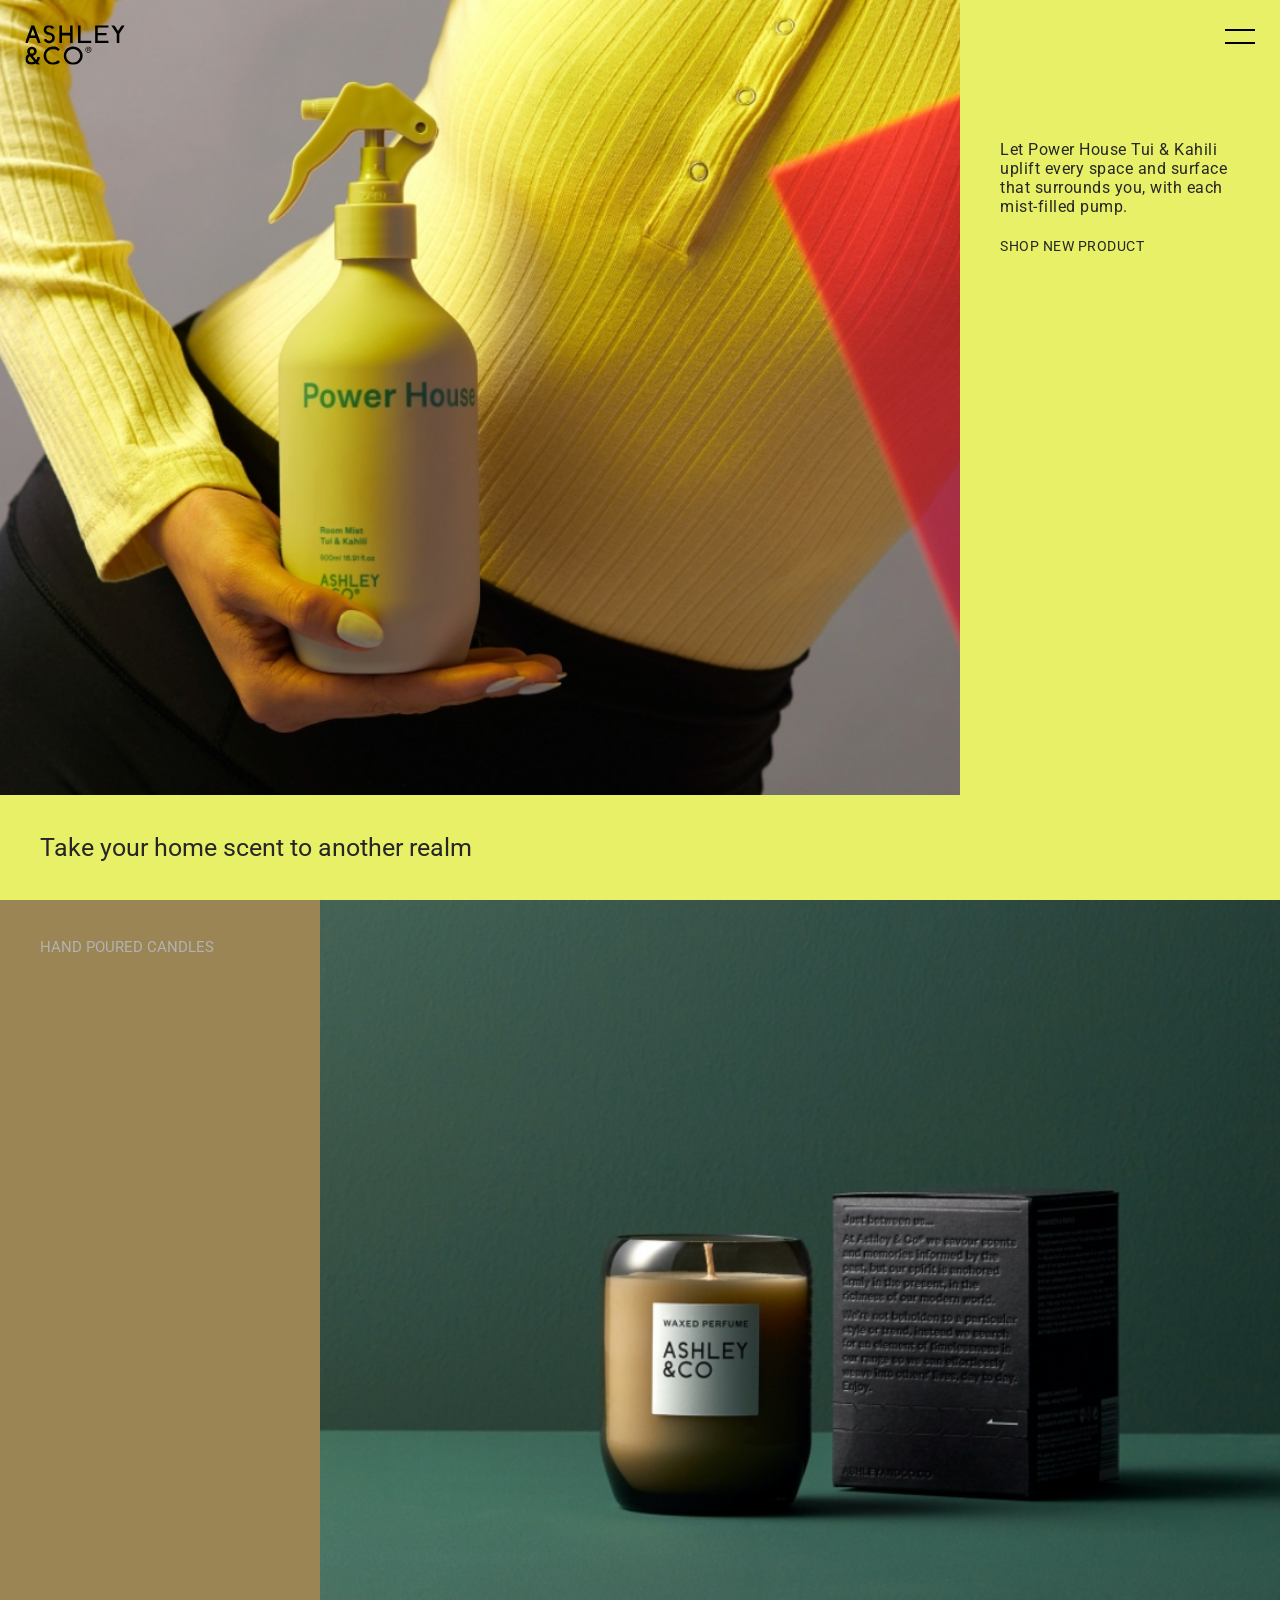
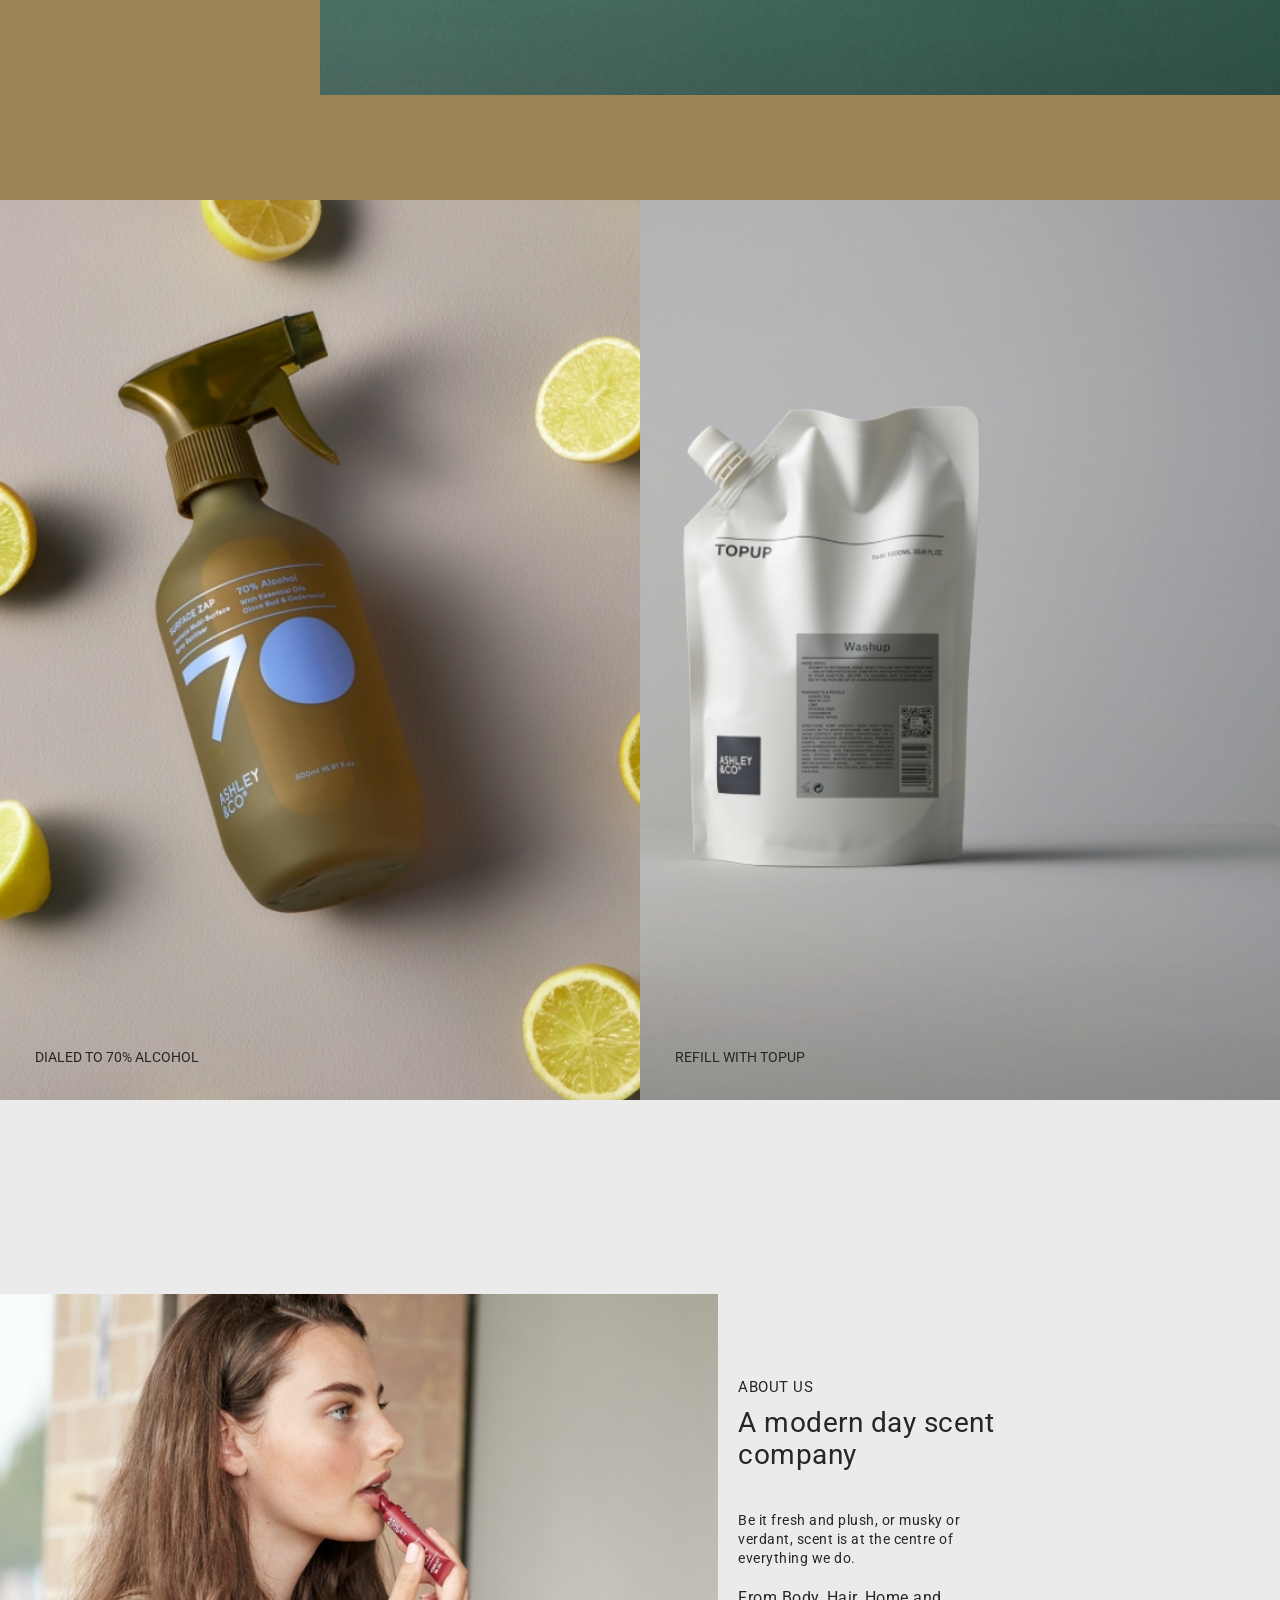
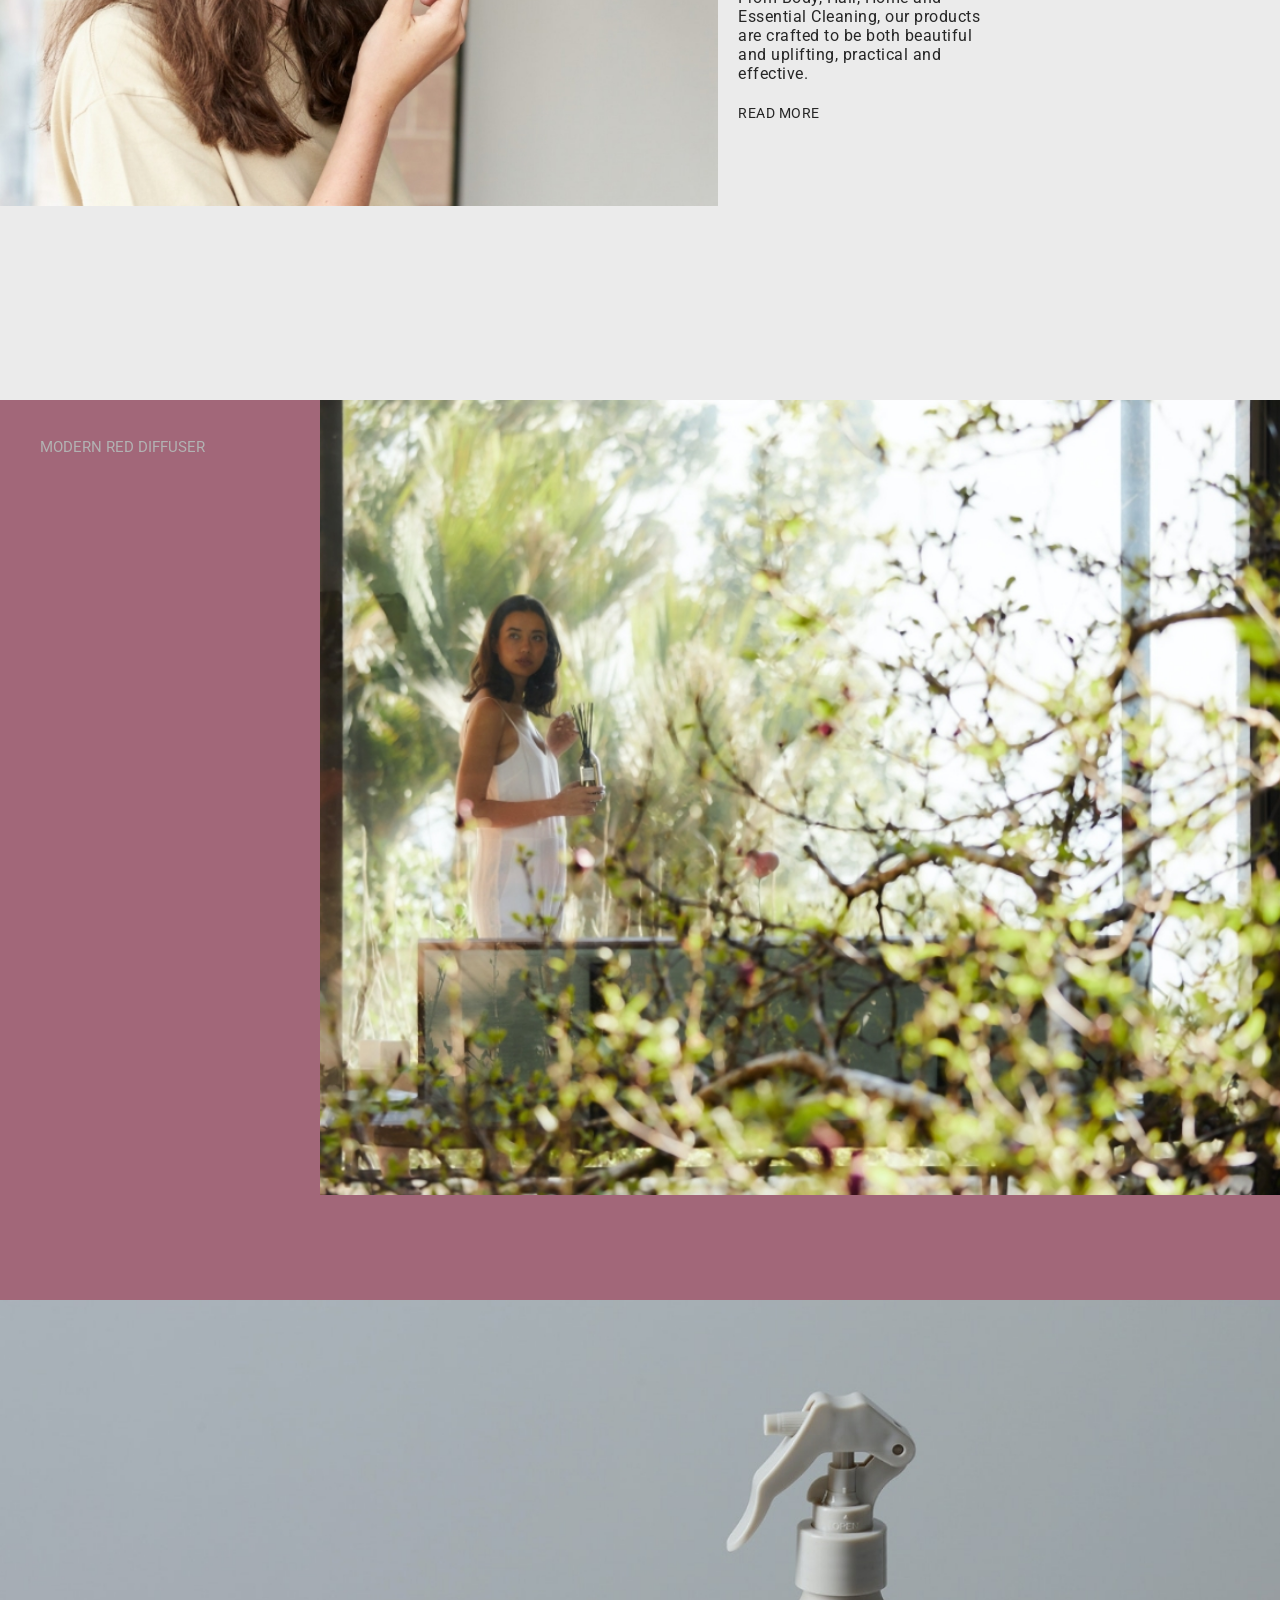
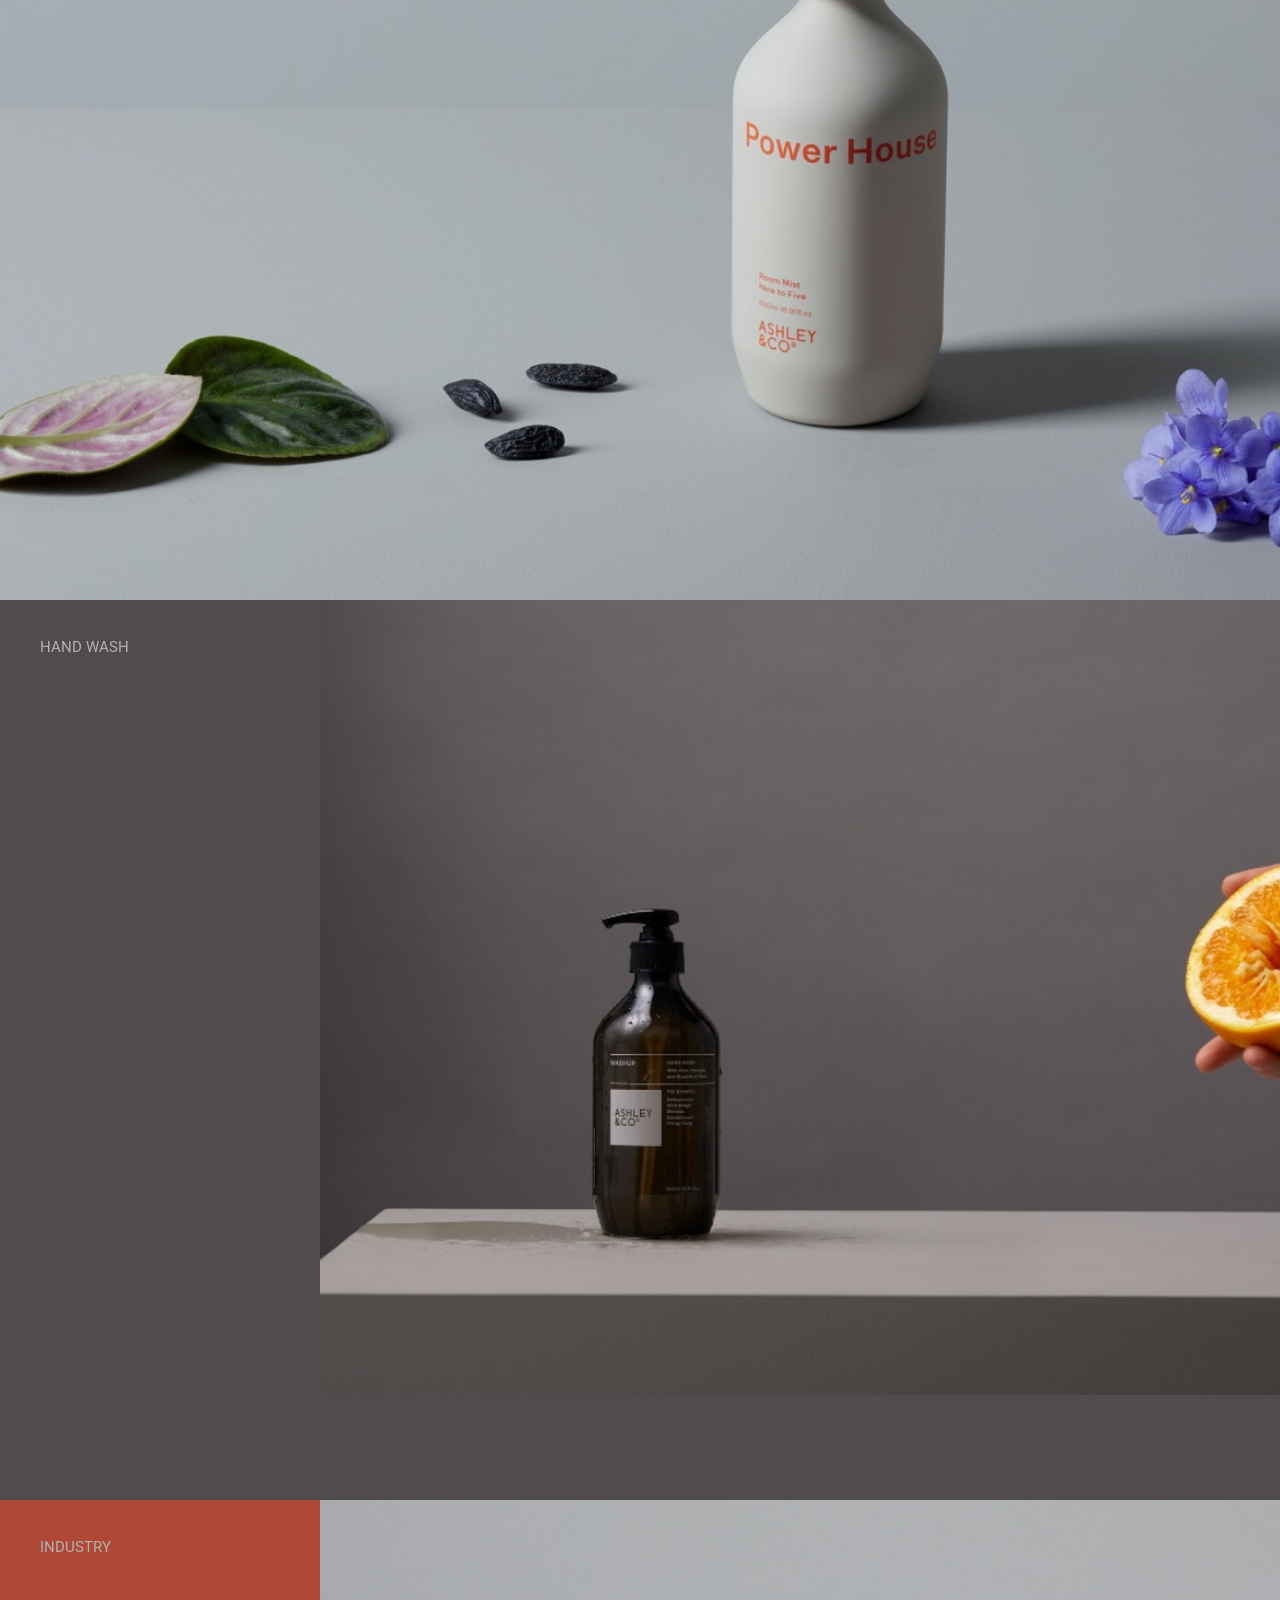
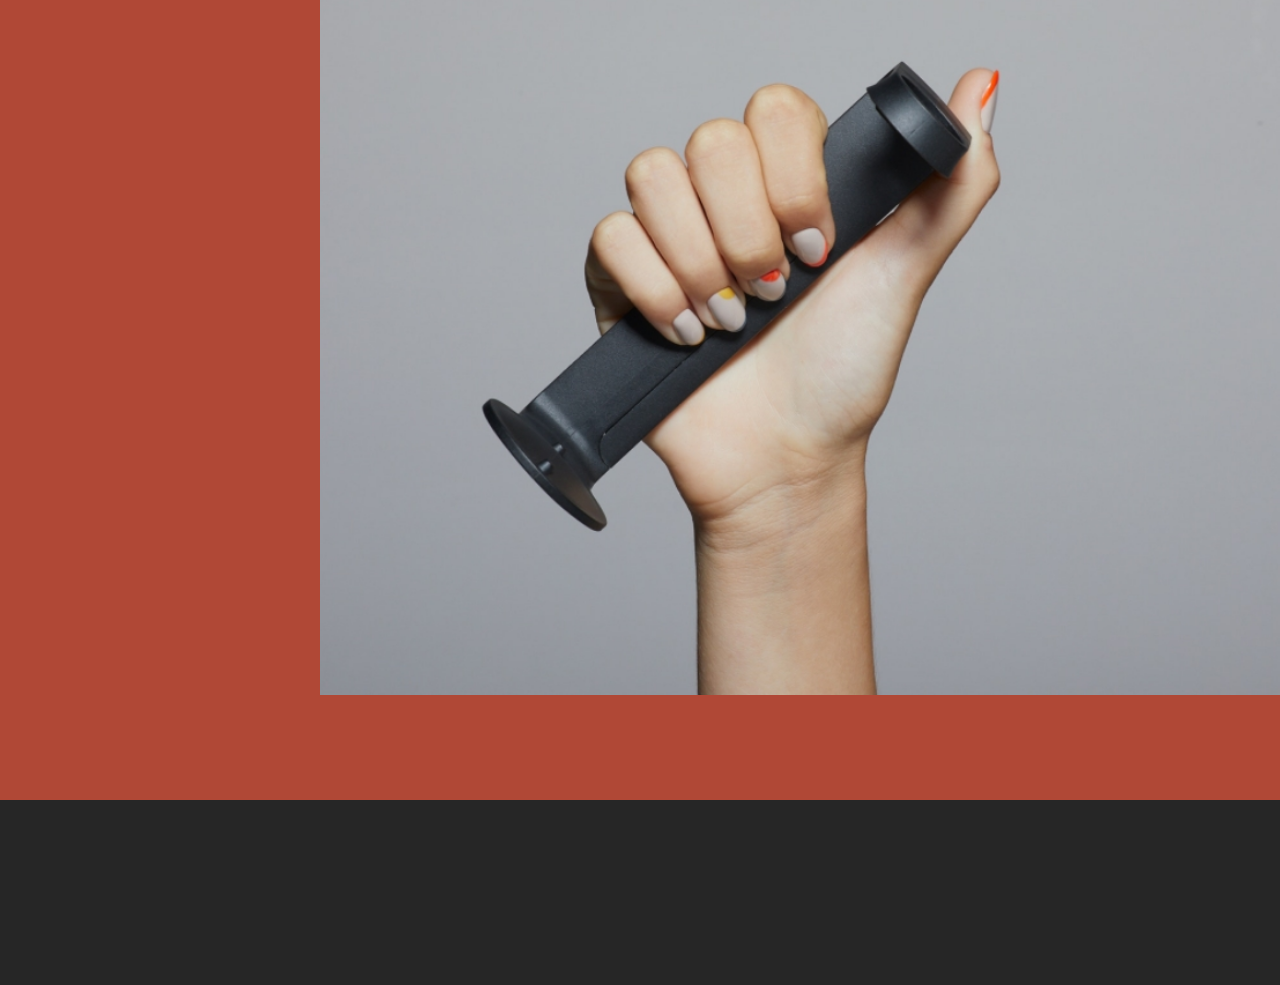
==== commit 659a470c: "corrected animation and margin title" ====
--- a/index.html
+++ b/index.html
@@ -13,7 +13,7 @@
     <div class="header__row">
         <div class="header__logo">
             <a href="#" class="header__logo">
-                <img src="img/logo.svg" alt="">
+                <img src="../img/logo.svg" alt="">
             </a>
         </div>
         <div class="header__menu">
@@ -50,22 +50,23 @@
                     <div class="home__container">
                         <div class="home__item">
                             <div class="photo-content ibg">
-                                <img src="img/img1.jpeg" alt="">
+                                <img src="../img/img1.jpeg" alt="">
                             </div>
                             <div class="home__promo">
-                                <p class="home-text _anim-items">
+                                <p class="home-text lft-text _anim-items">
                                     Take your home scent to another realm
                                 </p>
                             </div>
                         </div>
                         <div class="home__inform">
                             <div class="product-text">
-                                <p class="_anim-items">
+                                <p class="rght-text _anim-items">
                                     Let Power House Tui & Kahili uplift every space and surface that surrounds you, with each mist-filled pump.
                                 </p>
-                                <span class="_anim-items">
+                                <span class="rght-text _anim-items">
                                     <a href="#" class="hover-underline">Shop new product</a>
                                 </span>
+                                
                             </div>
                         </div>
                     </div>
@@ -79,20 +80,21 @@
                                 </h2>
                             </div>
                             <div class="candles__text">
-                                <p class="_anim-items">
+                                <p class="lft-text _anim-items">
                                     The flicker of the wick and the wafting of scent…Waxed Perfume is the simplest daily self-indulgence.
                                 </p>
-                                <span class="_anim-items">
+                                <span class="lft-text _anim-items">
                                     <a href="#" class="hover-underline">full collection</a>
                                 </span>
+                                
                             </div>
                         </div>
                         <div class="candles__item">
                             <div class="candles__photo ibg">
-                                <img src="img/img2.jpeg" alt="">
+                                <img src="../img/img2.jpeg" alt="">
                             </div>
                             <div class="candles__promo">
-                                <p class="_anim-items">
+                                <p class="rght-text _anim-items">
                                     Share the light, everyday
                                 </p>
                             </div>
@@ -102,7 +104,7 @@
                 <section id="products" class="products">
                     <div class="products__container">
                         <div class="product__item ibg">
-                            <img src="img/img3.jpeg" alt="">
+                            <img src="../img/img3.jpeg" alt="">
                             <div class="product__link c-link">
                                 <span class="promo-text _anim-items">
                                     <a href="#" class="hover-underline">Dialed to 70% alcohol</a>
@@ -110,7 +112,7 @@
                             </div>
                         </div>
                         <div class="product__item ibg">
-                            <img src="img/img4.jpeg" alt="">
+                            <img src="../img/img4.jpeg" alt="">
                             <div class="product__link c-link">
                                 <span class="promo-text _anim-items">
                                     <a href="#" class="hover-underline">Refill with topup</a>
@@ -122,7 +124,7 @@
                 <section id="about-us" class="about-us">
                     <div class="about-us__container container">
                         <div class="about-us__img ibg">
-                            <img src="img/img5.jpeg" alt="">
+                            <img src="../img/img5.jpeg" alt="">
                         </div>
                         <div class="about-us__inform">
                             <div class="inform-content _anim-items"> 
@@ -162,20 +164,20 @@
                                 </h2>
                             </div>
                             <div class="modern__text">
-                                <p class="_anim-items">
+                                <p class="lft-text _anim-items">
                                     Home Perfume does the hard work for you, offering a subtle yet consistent scent in your home, eliminating the need to have to scent by hand.
                                 </p>
-                                <span class="_anim-items">
+                                <span class="lft-text _anim-items">
                                     <a href="#" class="hover-underline">view more</a>
                                 </span>
                             </div>
                         </div>
                         <div class="modern__item">
                             <div class="modern__photo ibg">
-                                <img src="img/img6.jpeg" alt="">
+                                <img src="../img/img6.jpeg" alt="">
                             </div>
                             <div class="modern__promo">
-                                <p class="_anim-items">
+                                <p class="rght-text _anim-items">
                                     Home Perfume
                                 </p>
                             </div>
@@ -186,9 +188,9 @@
                     <div class="rmc">
                         <div class="room-mist__container">
                             <div class="room-mist__img ibg">
-                                <img src="img/img7.jpeg" alt="">
-                            </div>
-                            <div class="room-mist__inform _anim-items">
+                                <img src="../img/img7.jpeg" alt="">
+                            </div>
+                            <div class="room-mist__inform lft-text _anim-items">
                                 <div class="room-mist__content">
                                     <div class="room-mist__title c-title">
                                         <h3>room mist</h3>
@@ -219,7 +221,7 @@
                                 </h2>
                             </div>
                             <div class="hand-wash__text">
-                                <p class="lft-text _anim-items">
+                                <p class="_anim-items">
                                     Botanical Hand Wash for use anytime/everyday. Bolstered with Aloe, Horopito and Grapefruit Seed!
                                 </p>
                                 <span class="_anim-items">
@@ -229,7 +231,7 @@
                         </div>
                         <div class="hand-wash__item">
                             <div class="hand-wash__photo ibg">
-                                <img src="img/img8.jpeg" alt="">
+                                <img src="../img/img8.jpeg" alt="">
                             </div>
                             <div class="hand-wash__promo">
                                 <p class="_anim-items">
@@ -248,7 +250,7 @@
                                 </h2>
                             </div>
                             <div class="industry__text">
-                                <p class="lft-text _anim-items">
+                                <p class="_anim-items">
                                     For the most particular of places, stamp out single-use with Hold Me by Ashley & Co®
                                 </p>
                                 <span class="_anim-items">
@@ -258,7 +260,7 @@
                         </div>
                         <div class="industry__item">
                             <div class="industry__photo ibg">
-                                <img src="img/img9.jpeg" alt="">
+                                <img src="../img/img9.jpeg" alt="">
                             </div>
                             <div class="industry__promo">
                                 <p class="_anim-items">
@@ -272,10 +274,10 @@
             <footer class="footer">
                 <div class="footer__content container">
                     <div class="footer__title">
-                        <h5 class="lft-text _anim-items">Sign up to our newsletter and enrich your lives for good.</h5>
+                        <h5 class="_anim-items">Sign up to our newsletter and enrich your lives for good.</h5>
                     </div>
                     <div class="footer__form">
-                        <form action="#" class="lft-text _anim-items">
+                        <form action="#" class="_anim-items">
                             <div class="footer__name input-style">
                                 <input type="name" id="name">
                             <label for="name">Name</label>
@@ -294,6 +296,6 @@
         </main>
     </div>
     <script src="https://code.jquery.com/jquery-3.3.1.min.js"></script>
-<script src="js/main.js"></script>
+<script src="../js/main.js"></script>
 </body>
 </html>
--- a/css/style.css
+++ b/css/style.css
@@ -82,7 +82,7 @@
   }
   50% {
     -webkit-transform: scaleX(1.5);
-            transform: scaleX(1.5); /* Немного "перекатываем" волну */
+            transform: scaleX(1.5);
   }
   100% {
     -webkit-transform: scaleX(1);
@@ -96,7 +96,7 @@
   }
   50% {
     -webkit-transform: scaleX(1.5);
-            transform: scaleX(1.5); /* Немного "перекатываем" волну */
+            transform: scaleX(1.5);
   }
   100% {
     -webkit-transform: scaleX(1);
@@ -463,7 +463,7 @@
   letter-spacing: 0.0313rem;
 }
 .product-text p {
-  margin: 0rem 0rem 1.25rem 0rem;
+  margin: 1.25rem 0rem;
   -webkit-transform: translate(150%, 0px);
           transform: translate(150%, 0px);
   -webkit-transition: all 0.3s ease 0s;
@@ -505,6 +505,7 @@
     -webkit-box-direction: normal;
         -ms-flex-direction: column;
             flex-direction: column;
+    overflow: hidden;
   }
   .home__item {
     -webkit-box-orient: vertical;
@@ -522,7 +523,7 @@
             flex: 0 1 10%;
   }
   .home__promo {
-    padding: 1.3rem 0rem 0.9rem 1.3rem;
+    padding: 1.3rem 0rem 0rem 1.3rem;
     font-size: 1.2rem;
   }
   .photo-content {
@@ -538,7 +539,7 @@
     margin: 0rem 0rem 2.25rem 0rem;
   }
   .menu__list > li {
-    font-size: 1.75rem;
+    font-size: 1.15rem;
   }
   .menu__body, .menu__body._active {
     width: 100%;
@@ -588,7 +589,7 @@
   color: #B2B2B2;
 }
 .candles__text p {
-  margin: 0rem 0rem 1.25rem 0rem;
+  margin: 1.25rem 0rem;
   -webkit-transform: translate(-150%, 0px);
           transform: translate(-150%, 0px);
   -webkit-transition: all 0.3s ease 0s;
@@ -666,6 +667,7 @@
     -webkit-box-direction: normal;
         -ms-flex-direction: column;
             flex-direction: column;
+    overflow: hidden;
   }
   .candles__inform {
     -webkit-box-flex: 0;
@@ -750,6 +752,7 @@
     -webkit-box-direction: normal;
         -ms-flex-direction: column;
             flex-direction: column;
+    overflow: hidden;
   }
   .product__item {
     -webkit-box-flex: 1;
@@ -794,7 +797,6 @@
   margin: 0 0 0 1.25rem;
   line-height: 1.1875rem;
   letter-spacing: 0.0313rem;
-  overflow: hidden;
 }
 .about-us__info {
   font-size: 0.875rem;
@@ -828,6 +830,7 @@
     -webkit-box-direction: normal;
         -ms-flex-direction: column;
             flex-direction: column;
+    overflow: hidden;
   }
   .about-us__img {
     -webkit-box-flex: 0;
@@ -889,7 +892,7 @@
   letter-spacing: 0.0313rem;
 }
 .modern__text p {
-  margin: 0rem 0rem 1.25rem 0rem;
+  margin: 1.25rem 0rem;
   -webkit-transform: translate(-150%, 0px);
           transform: translate(-150%, 0px);
   -webkit-transition: all 0.3s ease 0s;
@@ -967,6 +970,7 @@
     -webkit-box-direction: normal;
         -ms-flex-direction: column;
             flex-direction: column;
+    overflow: hidden;
   }
   .modern__inform {
     -webkit-box-flex: 0;
@@ -1062,6 +1066,9 @@
 }
 
 @media (max-width: 900px) {
+  .room-mist__container {
+    overflow: hidden;
+  }
   .room-mist__inform {
     width: 35%;
   }
@@ -1109,7 +1116,7 @@
   letter-spacing: 0.0313rem;
 }
 .hand-wash__text p {
-  margin: 0rem 0rem 1.25rem 0rem;
+  margin: 1.25rem 0rem;
   -webkit-transform: translate(-150%, 0px);
           transform: translate(-150%, 0px);
   -webkit-transition: all 0.3s ease 0s;
@@ -1117,6 +1124,19 @@
   display: block;
 }
 .hand-wash__text p._anime {
+  -webkit-transform: translate(0px, 0px);
+          transform: translate(0px, 0px);
+  -webkit-transition: all 0.8s ease 0.3s;
+  transition: all 0.8s ease 0.3s;
+}
+.hand-wash__text span {
+  -webkit-transform: translate(-150%, 0px);
+          transform: translate(-150%, 0px);
+  -webkit-transition: all 0.3s ease 0s;
+  transition: all 0.3s ease 0s;
+  display: block;
+}
+.hand-wash__text span._anime {
   -webkit-transform: translate(0px, 0px);
           transform: translate(0px, 0px);
   -webkit-transition: all 0.8s ease 0.3s;
@@ -1174,6 +1194,7 @@
     -webkit-box-direction: normal;
         -ms-flex-direction: column;
             flex-direction: column;
+    overflow: hidden;
   }
   .hand-wash__inform {
     -webkit-box-flex: 0;
@@ -1268,7 +1289,7 @@
   letter-spacing: 0.0313rem;
 }
 .industry__text p {
-  margin: 0rem 0rem 1.25rem 0rem;
+  margin: 1.25rem 0rem;
   -webkit-transform: translate(-150%, 0px);
           transform: translate(-150%, 0px);
   -webkit-transition: all 0.3s ease 0s;
@@ -1276,6 +1297,19 @@
   display: block;
 }
 .industry__text p._anime {
+  -webkit-transform: translate(0px, 0px);
+          transform: translate(0px, 0px);
+  -webkit-transition: all 0.8s ease 0.3s;
+  transition: all 0.8s ease 0.3s;
+}
+.industry__text span {
+  -webkit-transform: translate(-150%, 0px);
+          transform: translate(-150%, 0px);
+  -webkit-transition: all 0.3s ease 0s;
+  transition: all 0.3s ease 0s;
+  display: block;
+}
+.industry__text span._anime {
   -webkit-transform: translate(0px, 0px);
           transform: translate(0px, 0px);
   -webkit-transition: all 0.8s ease 0.3s;
@@ -1332,6 +1366,7 @@
     -webkit-box-direction: normal;
         -ms-flex-direction: column;
             flex-direction: column;
+    overflow: hidden;
   }
   .industry__inform {
     -webkit-box-flex: 0;
@@ -1392,10 +1427,34 @@
 .footer__title {
   margin: 0rem 0rem 1.25rem 0rem;
 }
+.footer__title h5 {
+  -webkit-transform: translate(-150%, 0px);
+          transform: translate(-150%, 0px);
+  -webkit-transition: all 0.3s ease 0s;
+  transition: all 0.3s ease 0s;
+  display: block;
+}
+.footer__title h5._anime {
+  -webkit-transform: translate(0px, 0px);
+          transform: translate(0px, 0px);
+  -webkit-transition: all 0.8s ease 0.3s;
+  transition: all 0.8s ease 0.3s;
+}
 .footer__form form {
-  display: -webkit-box;
-  display: -ms-flexbox;
-  display: flex;
+  -webkit-transform: translate(-150%, 0px);
+          transform: translate(-150%, 0px);
+  -webkit-transition: all 0.3s ease 0s;
+  transition: all 0.3s ease 0s;
+  display: block;
+  display: -webkit-box;
+  display: -ms-flexbox;
+  display: flex;
+}
+.footer__form form._anime {
+  -webkit-transform: translate(0px, 0px);
+          transform: translate(0px, 0px);
+  -webkit-transition: all 0.8s ease 0.3s;
+  transition: all 0.8s ease 0.3s;
 }
 .footer__name input {
   background-color: transparent;
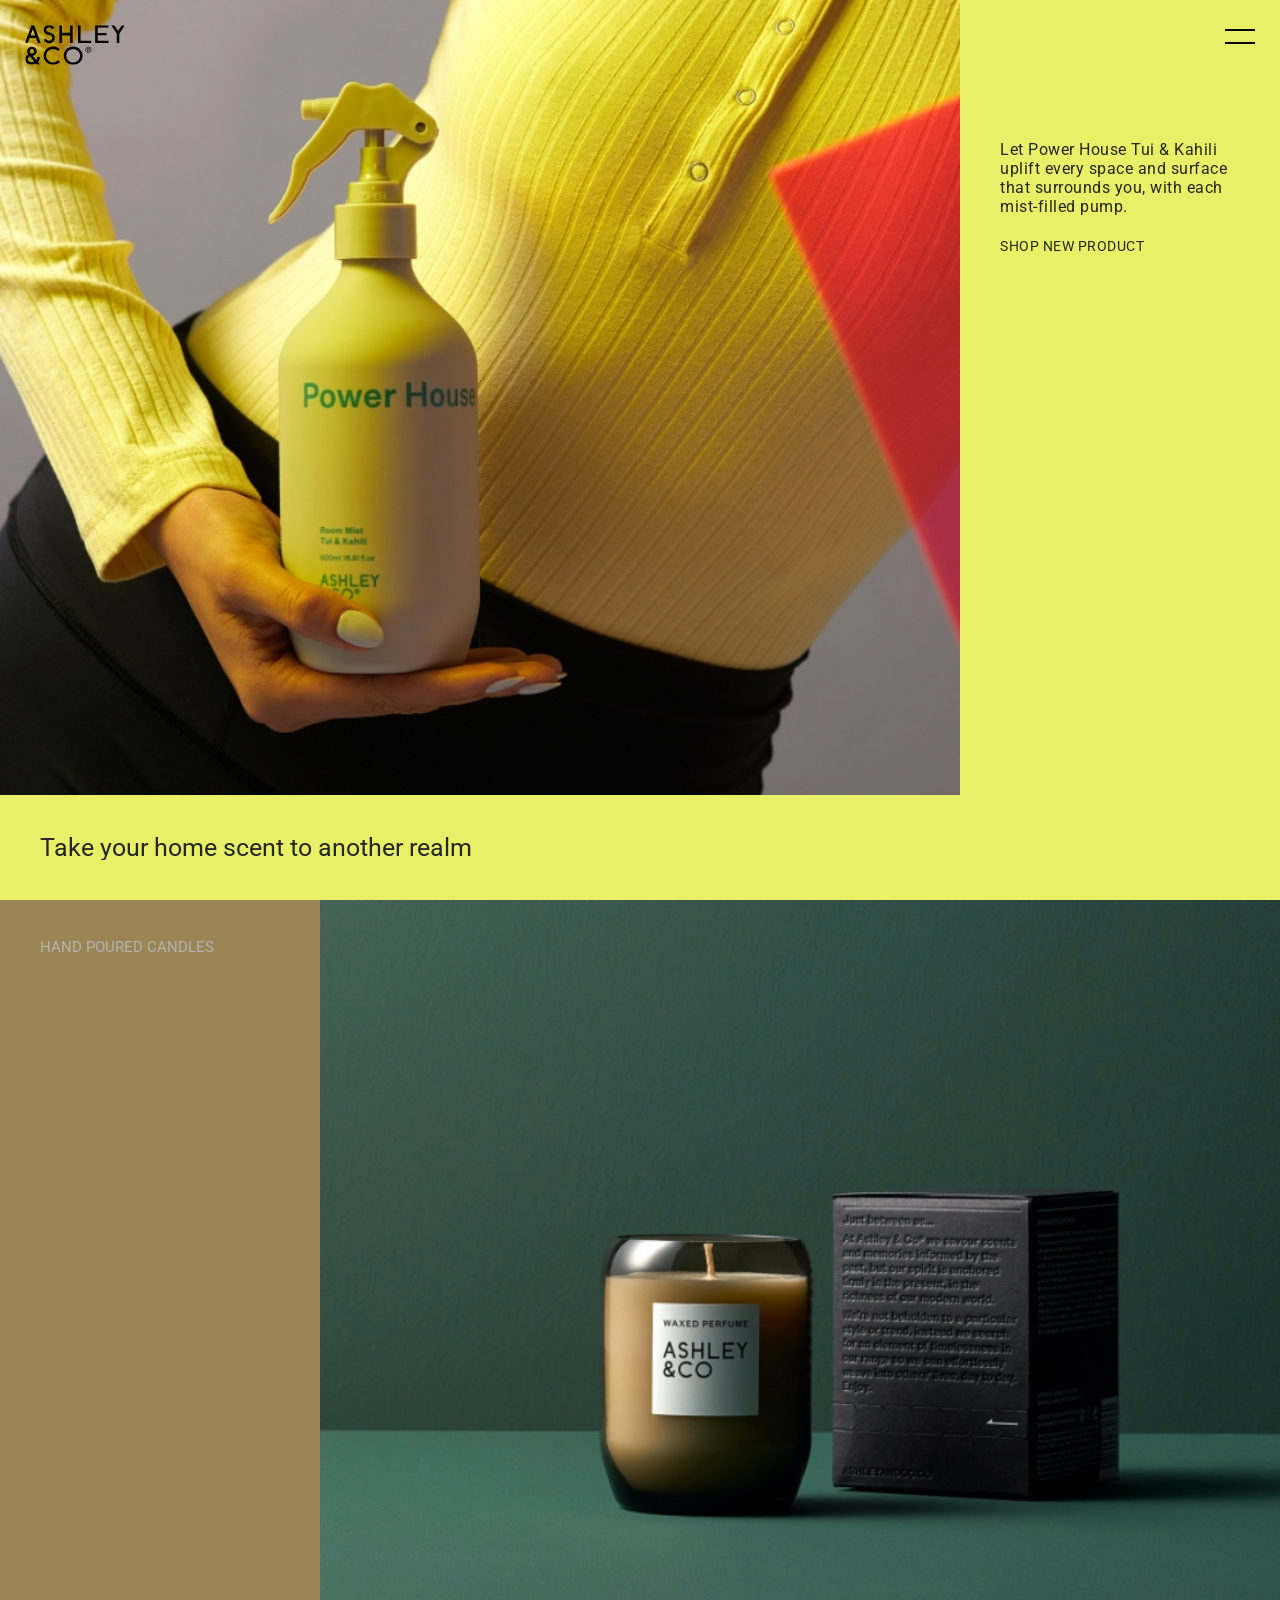
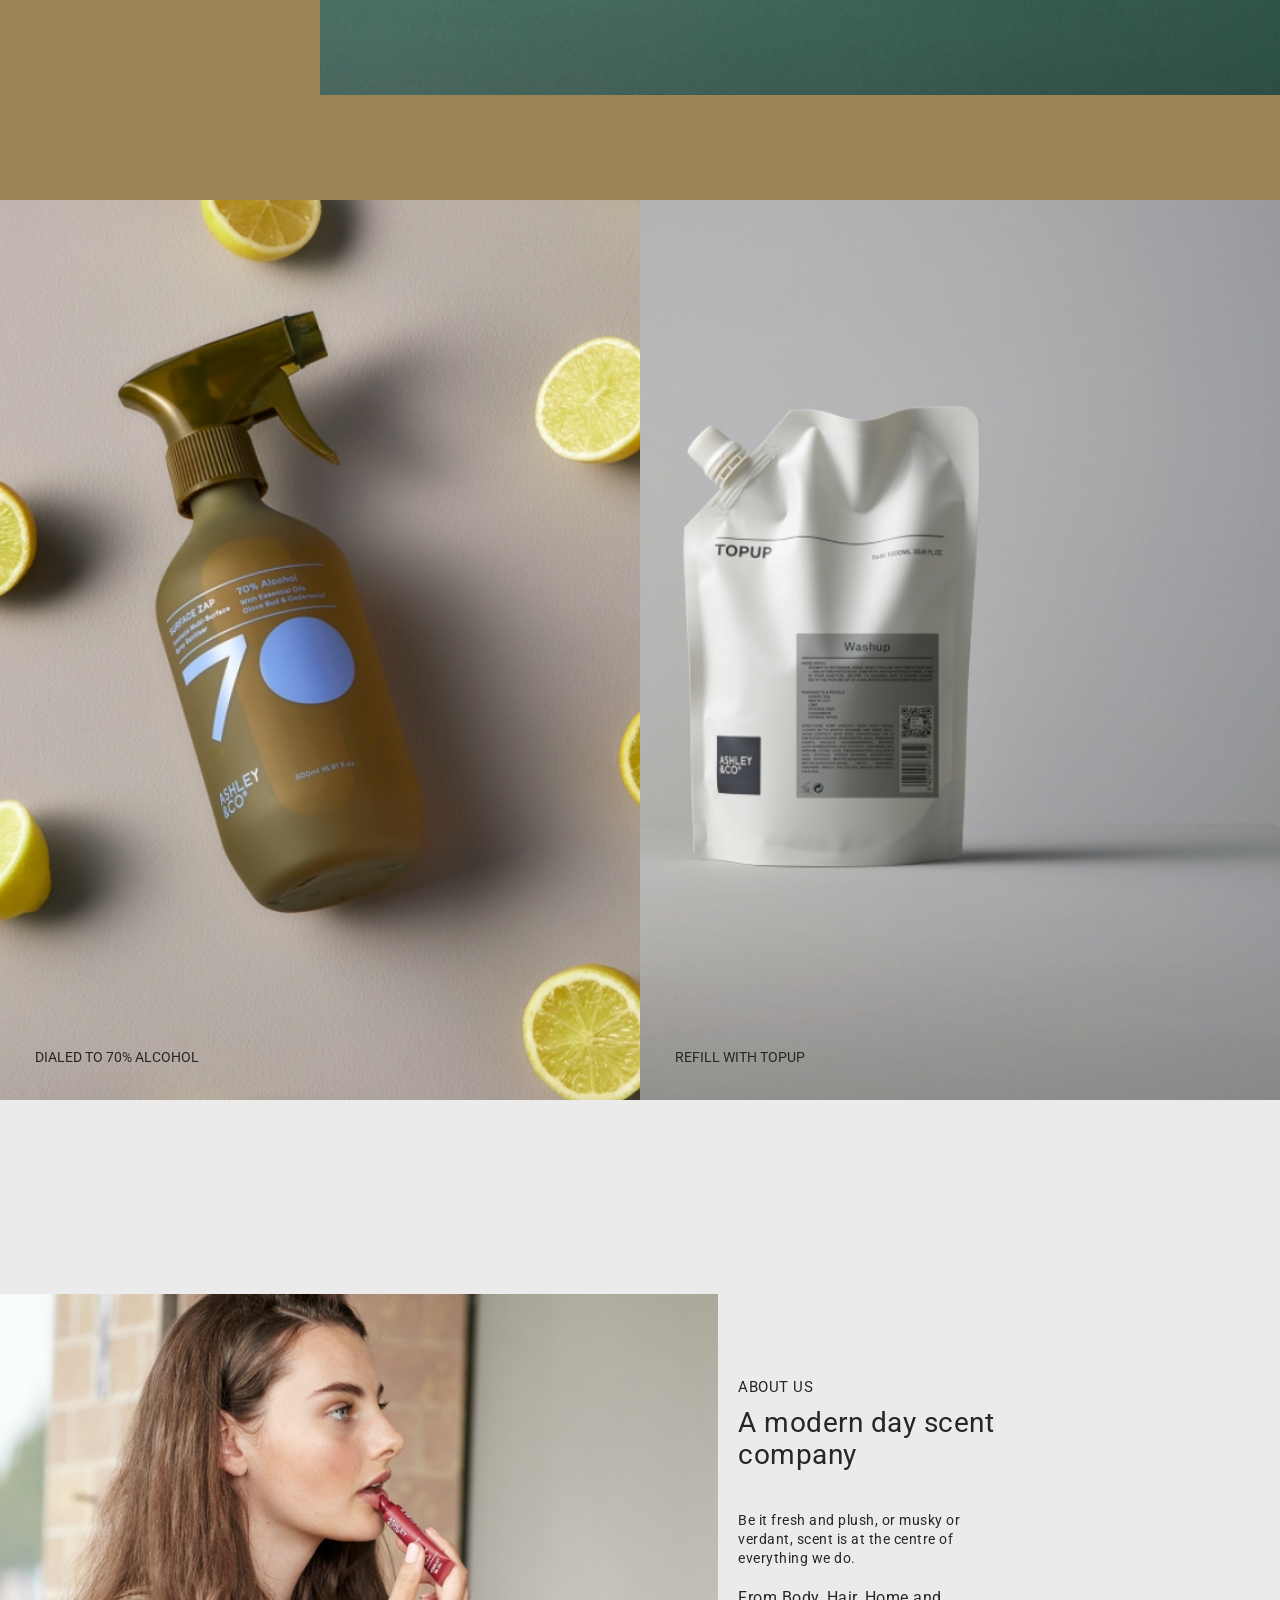
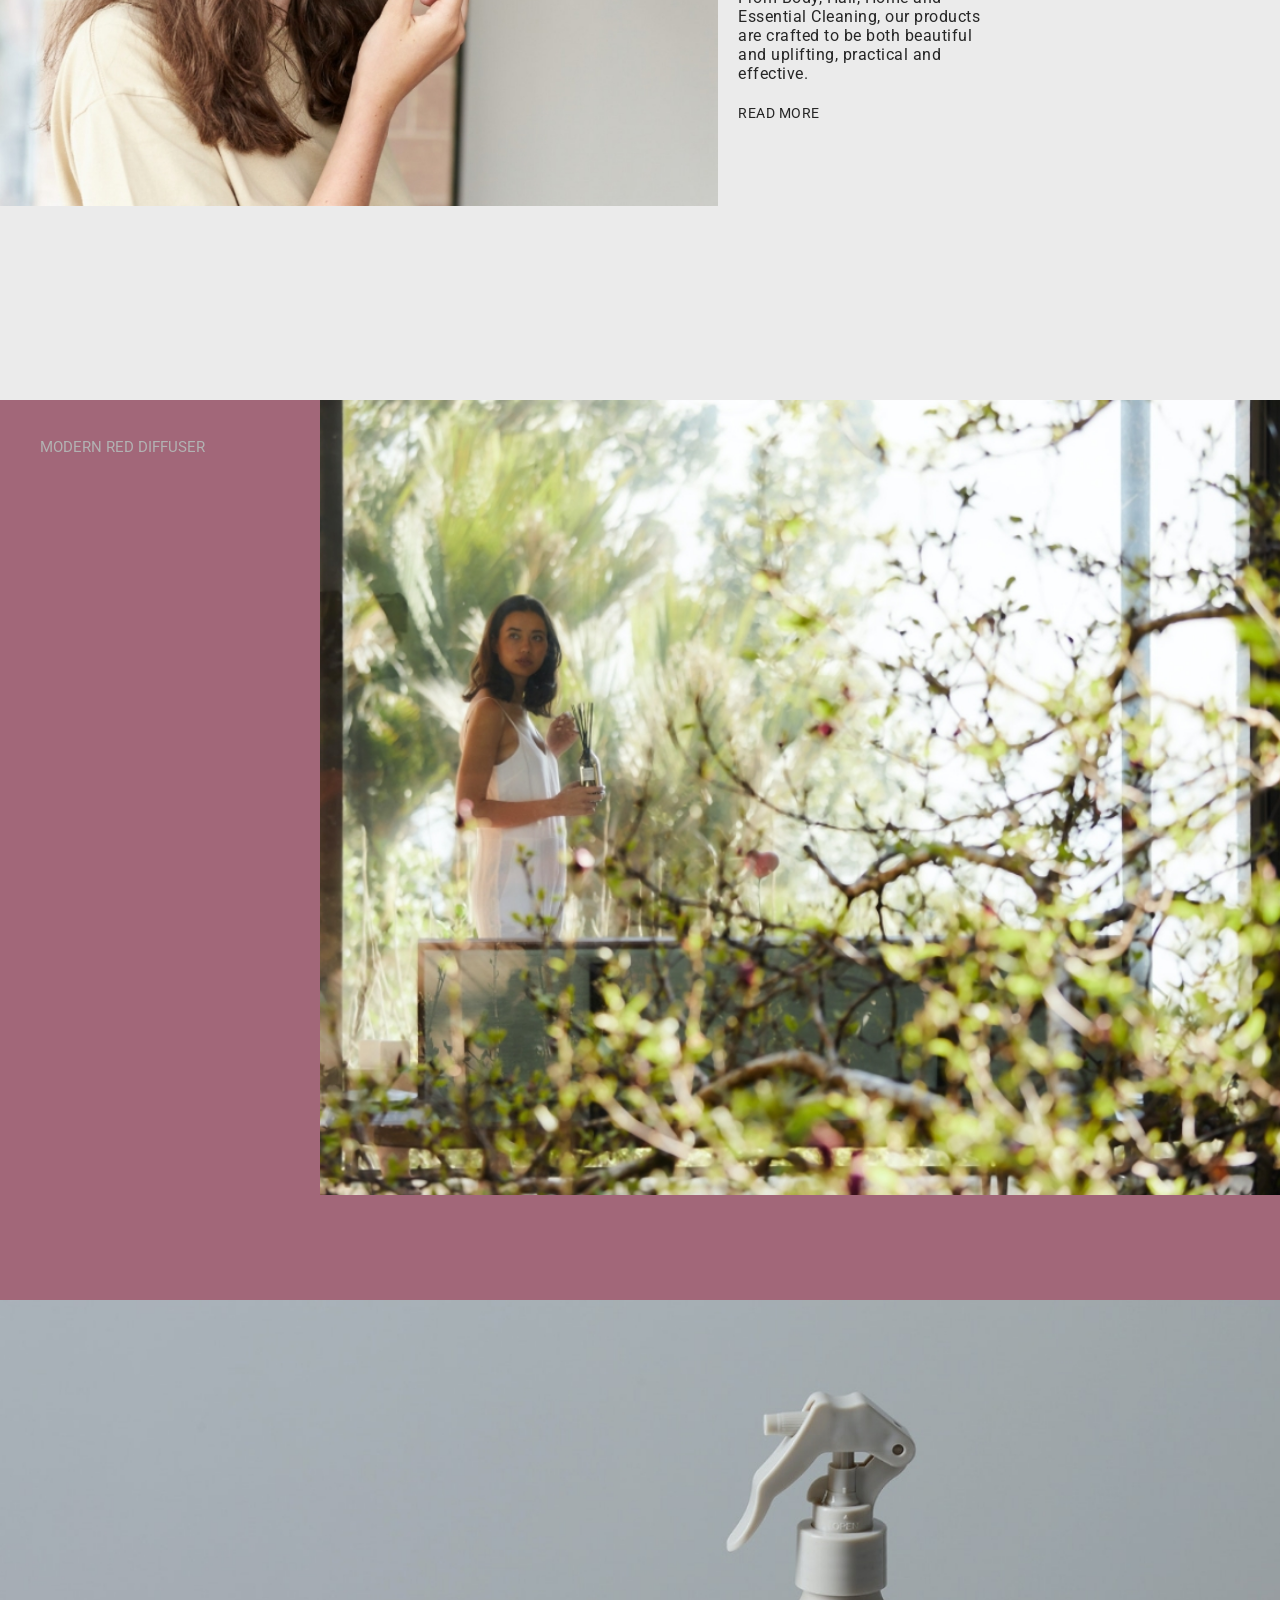
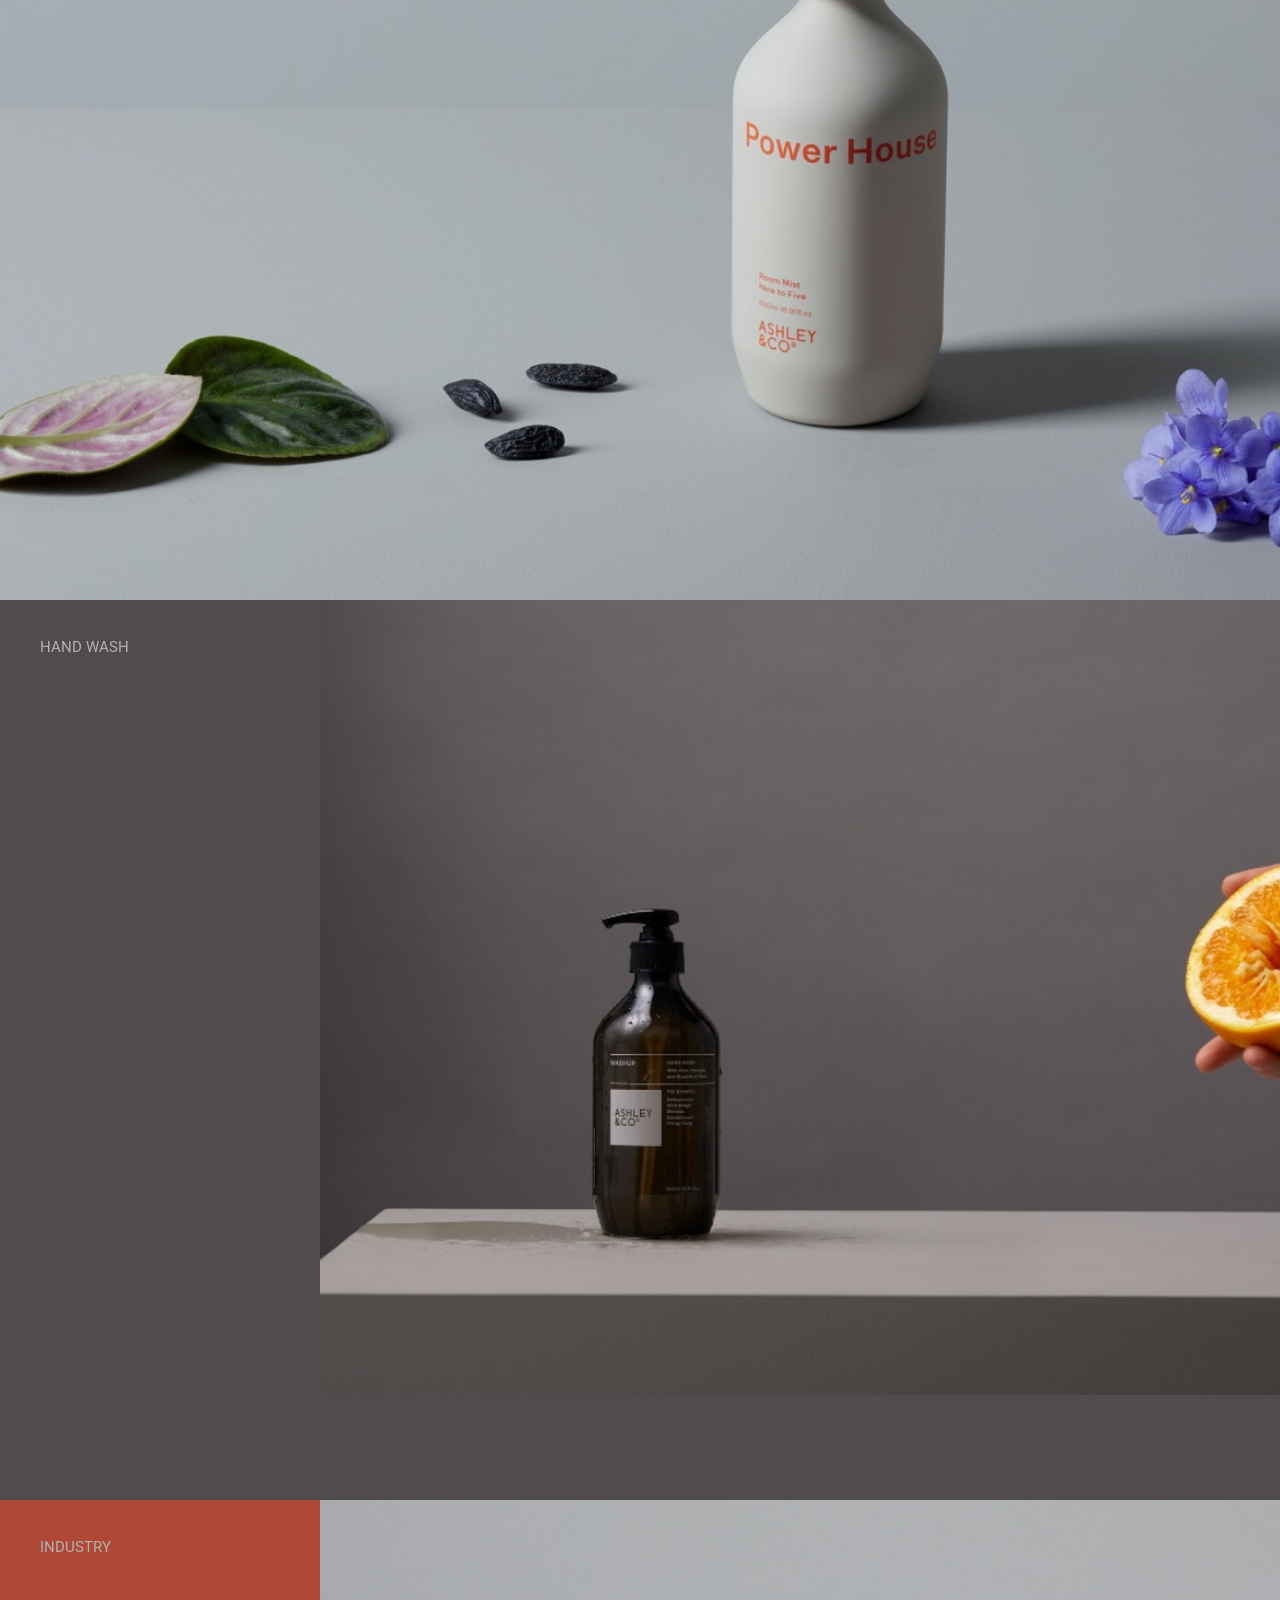
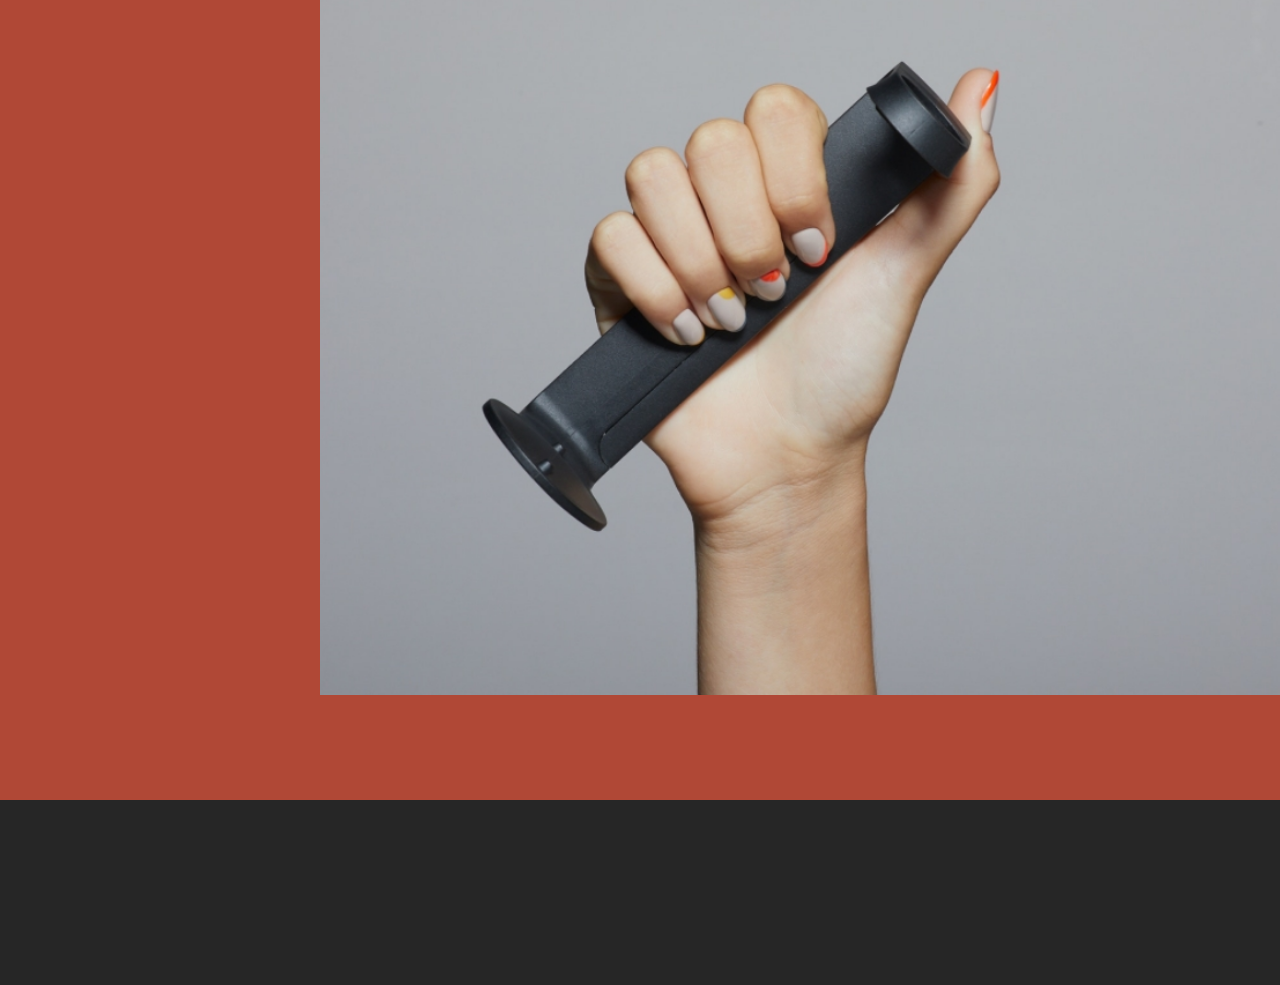
==== commit 4f37ca73: "corrected the name of classes" ====
--- a/index.html
+++ b/index.html
@@ -13,7 +13,7 @@
     <div class="header__row">
         <div class="header__logo">
             <a href="#" class="header__logo">
-                <img src="../img/logo.svg" alt="">
+                <img src="img/logo.svg" alt="">
             </a>
         </div>
         <div class="header__menu">
@@ -50,20 +50,20 @@
                     <div class="home__container">
                         <div class="home__item">
                             <div class="photo-content ibg">
-                                <img src="../img/img1.jpeg" alt="">
+                                <img src="img/img1.jpeg" alt="">
                             </div>
                             <div class="home__promo">
-                                <p class="home-text lft-text _anim-items">
+                                <p class="_anim-items">
                                     Take your home scent to another realm
                                 </p>
                             </div>
                         </div>
                         <div class="home__inform">
                             <div class="product-text">
-                                <p class="rght-text _anim-items">
+                                <p class="_anim-items">
                                     Let Power House Tui & Kahili uplift every space and surface that surrounds you, with each mist-filled pump.
                                 </p>
-                                <span class="rght-text _anim-items">
+                                <span class="_anim-items">
                                     <a href="#" class="hover-underline">Shop new product</a>
                                 </span>
                                 
@@ -80,10 +80,10 @@
                                 </h2>
                             </div>
                             <div class="candles__text">
-                                <p class="lft-text _anim-items">
+                                <p class="_anim-items">
                                     The flicker of the wick and the wafting of scent…Waxed Perfume is the simplest daily self-indulgence.
                                 </p>
-                                <span class="lft-text _anim-items">
+                                <span class="_anim-items">
                                     <a href="#" class="hover-underline">full collection</a>
                                 </span>
                                 
@@ -91,10 +91,10 @@
                         </div>
                         <div class="candles__item">
                             <div class="candles__photo ibg">
-                                <img src="../img/img2.jpeg" alt="">
+                                <img src="img/img2.jpeg" alt="">
                             </div>
                             <div class="candles__promo">
-                                <p class="rght-text _anim-items">
+                                <p class="_anim-items">
                                     Share the light, everyday
                                 </p>
                             </div>
@@ -104,7 +104,7 @@
                 <section id="products" class="products">
                     <div class="products__container">
                         <div class="product__item ibg">
-                            <img src="../img/img3.jpeg" alt="">
+                            <img src="img/img3.jpeg" alt="">
                             <div class="product__link c-link">
                                 <span class="promo-text _anim-items">
                                     <a href="#" class="hover-underline">Dialed to 70% alcohol</a>
@@ -112,7 +112,7 @@
                             </div>
                         </div>
                         <div class="product__item ibg">
-                            <img src="../img/img4.jpeg" alt="">
+                            <img src="img/img4.jpeg" alt="">
                             <div class="product__link c-link">
                                 <span class="promo-text _anim-items">
                                     <a href="#" class="hover-underline">Refill with topup</a>
@@ -124,7 +124,7 @@
                 <section id="about-us" class="about-us">
                     <div class="about-us__container container">
                         <div class="about-us__img ibg">
-                            <img src="../img/img5.jpeg" alt="">
+                            <img src="img/img5.jpeg" alt="">
                         </div>
                         <div class="about-us__inform">
                             <div class="inform-content _anim-items"> 
@@ -147,7 +147,7 @@
                                     </p>
                                 </div>
                                 <div class="about-us__link c-link">
-                                    <span class="linear">
+                                    <span>
                                         <a href="#" class="hover-underline">Read more</a>
                                     </span>
                                 </div>
@@ -164,20 +164,20 @@
                                 </h2>
                             </div>
                             <div class="modern__text">
-                                <p class="lft-text _anim-items">
+                                <p class="_anim-items">
                                     Home Perfume does the hard work for you, offering a subtle yet consistent scent in your home, eliminating the need to have to scent by hand.
                                 </p>
-                                <span class="lft-text _anim-items">
+                                <span class="_anim-items">
                                     <a href="#" class="hover-underline">view more</a>
                                 </span>
                             </div>
                         </div>
                         <div class="modern__item">
                             <div class="modern__photo ibg">
-                                <img src="../img/img6.jpeg" alt="">
+                                <img src="img/img6.jpeg" alt="">
                             </div>
                             <div class="modern__promo">
-                                <p class="rght-text _anim-items">
+                                <p class="_anim-items">
                                     Home Perfume
                                 </p>
                             </div>
@@ -188,9 +188,9 @@
                     <div class="rmc">
                         <div class="room-mist__container">
                             <div class="room-mist__img ibg">
-                                <img src="../img/img7.jpeg" alt="">
-                            </div>
-                            <div class="room-mist__inform lft-text _anim-items">
+                                <img src="img/img7.jpeg" alt="">
+                            </div>
+                            <div class="room-mist__inform _anim-items">
                                 <div class="room-mist__content">
                                     <div class="room-mist__title c-title">
                                         <h3>room mist</h3>
@@ -204,7 +204,7 @@
                                     </p>
                                 </div>
                                 <div class="room-mist__link c-link">
-                                    <span class="linear">
+                                    <span>
                                         <a href="#" class="hover-underline">Shop nine to five</a>
                                     </span>
                                 </div>
@@ -231,7 +231,7 @@
                         </div>
                         <div class="hand-wash__item">
                             <div class="hand-wash__photo ibg">
-                                <img src="../img/img8.jpeg" alt="">
+                                <img src="img/img8.jpeg" alt="">
                             </div>
                             <div class="hand-wash__promo">
                                 <p class="_anim-items">
@@ -260,7 +260,7 @@
                         </div>
                         <div class="industry__item">
                             <div class="industry__photo ibg">
-                                <img src="../img/img9.jpeg" alt="">
+                                <img src="img/img9.jpeg" alt="">
                             </div>
                             <div class="industry__promo">
                                 <p class="_anim-items">
@@ -296,6 +296,6 @@
         </main>
     </div>
     <script src="https://code.jquery.com/jquery-3.3.1.min.js"></script>
-<script src="../js/main.js"></script>
+<script src="js/main.js"></script>
 </body>
 </html>
--- a/css/style.css
+++ b/css/style.css
@@ -221,6 +221,7 @@
   -webkit-box-direction: normal;
       -ms-flex-direction: column;
           flex-direction: column;
+  overflow: hidden;
 }
 
 .header {
@@ -290,7 +291,6 @@
   padding: 1.5625rem;
   -webkit-transition: right 0.8s ease 0s;
   transition: right 0.8s ease 0s;
-  overflow: hidden;
 }
 .menu__body._active {
   right: 0;
@@ -299,6 +299,15 @@
 @media (max-width: 900px) {
   .menu__body._active {
     width: 40%;
+  }
+}
+@media (min-width: 900px) and (max-width: 1180px) {
+  .menu__body {
+    height: 85%;
+  }
+  .menu__body._active {
+    width: 33%;
+    height: 85%;
   }
 }
 .menu__list {
@@ -429,6 +438,7 @@
   -webkit-transition: all 0.3s ease 0s;
   transition: all 0.3s ease 0s;
   display: block;
+  overflow: hidden;
 }
 .home__promo p._anime {
   -webkit-transform: translate(0px, 0px);
@@ -468,6 +478,7 @@
           transform: translate(150%, 0px);
   -webkit-transition: all 0.3s ease 0s;
   transition: all 0.3s ease 0s;
+  overflow: hidden;
   display: block;
 }
 .product-text p._anime {
@@ -481,6 +492,7 @@
           transform: translate(150%, 0px);
   -webkit-transition: all 0.3s ease 0s;
   transition: all 0.3s ease 0s;
+  overflow: hidden;
   display: block;
 }
 .product-text span._anime {
@@ -505,7 +517,6 @@
     -webkit-box-direction: normal;
         -ms-flex-direction: column;
             flex-direction: column;
-    overflow: hidden;
   }
   .home__item {
     -webkit-box-orient: vertical;
@@ -534,6 +545,9 @@
   }
   .product-text {
     margin: 0rem 2.3rem 1.3rem 1.3rem;
+  }
+  .product-text p {
+    margin: 0 0 1.25rem 0;
   }
   .menu__link {
     margin: 0rem 0rem 2.25rem 0rem;
@@ -595,6 +609,7 @@
   -webkit-transition: all 0.3s ease 0s;
   transition: all 0.3s ease 0s;
   display: block;
+  overflow: hidden;
 }
 .candles__text p._anime {
   -webkit-transform: translate(0px, 0px);
@@ -608,6 +623,7 @@
   -webkit-transition: all 0.3s ease 0s;
   transition: all 0.3s ease 0s;
   display: block;
+  overflow: hidden;
 }
 .candles__text span._anime {
   -webkit-transform: translate(0px, 0px);
@@ -652,6 +668,7 @@
           transform: translate(150%, 0px);
   -webkit-transition: all 0.3s ease 0s;
   transition: all 0.3s ease 0s;
+  overflow: hidden;
   display: block;
 }
 .candles__promo p._anime {
@@ -667,7 +684,6 @@
     -webkit-box-direction: normal;
         -ms-flex-direction: column;
             flex-direction: column;
-    overflow: hidden;
   }
   .candles__inform {
     -webkit-box-flex: 0;
@@ -711,6 +727,8 @@
     -webkit-transition: all 0.3s ease 0s;
     transition: all 0.3s ease 0s;
     display: block;
+    overflow: hidden;
+    font-size: 1.2rem;
   }
   .candles__promo p._anime {
     -webkit-transform: translate(0px, 0px);
@@ -752,7 +770,6 @@
     -webkit-box-direction: normal;
         -ms-flex-direction: column;
             flex-direction: column;
-    overflow: hidden;
   }
   .product__item {
     -webkit-box-flex: 1;
@@ -830,7 +847,6 @@
     -webkit-box-direction: normal;
         -ms-flex-direction: column;
             flex-direction: column;
-    overflow: hidden;
   }
   .about-us__img {
     -webkit-box-flex: 0;
@@ -898,6 +914,7 @@
   -webkit-transition: all 0.3s ease 0s;
   transition: all 0.3s ease 0s;
   display: block;
+  overflow: hidden;
 }
 .modern__text p._anime {
   -webkit-transform: translate(0px, 0px);
@@ -911,6 +928,7 @@
   -webkit-transition: all 0.3s ease 0s;
   transition: all 0.3s ease 0s;
   display: block;
+  overflow: hidden;
 }
 .modern__text span._anime {
   -webkit-transform: translate(0px, 0px);
@@ -955,6 +973,7 @@
           transform: translate(150%, 0px);
   -webkit-transition: all 0.3s ease 0s;
   transition: all 0.3s ease 0s;
+  overflow: hidden;
   display: block;
 }
 .modern__promo p._anime {
@@ -970,7 +989,6 @@
     -webkit-box-direction: normal;
         -ms-flex-direction: column;
             flex-direction: column;
-    overflow: hidden;
   }
   .modern__inform {
     -webkit-box-flex: 0;
@@ -1014,6 +1032,8 @@
     -webkit-transition: all 0.3s ease 0s;
     transition: all 0.3s ease 0s;
     display: block;
+    overflow: hidden;
+    font-size: 1.2rem;
   }
   .modern__promo p._anime {
     -webkit-transform: translate(0px, 0px);
@@ -1046,6 +1066,7 @@
   -webkit-transition: all 0.3s ease 0s;
   transition: all 0.3s ease 0s;
   display: block;
+  overflow: hidden;
 }
 .room-mist__inform._anime {
   -webkit-transform: translate(0px, 0px);
@@ -1066,9 +1087,6 @@
 }
 
 @media (max-width: 900px) {
-  .room-mist__container {
-    overflow: hidden;
-  }
   .room-mist__inform {
     width: 35%;
   }
@@ -1122,6 +1140,7 @@
   -webkit-transition: all 0.3s ease 0s;
   transition: all 0.3s ease 0s;
   display: block;
+  overflow: hidden;
 }
 .hand-wash__text p._anime {
   -webkit-transform: translate(0px, 0px);
@@ -1135,6 +1154,7 @@
   -webkit-transition: all 0.3s ease 0s;
   transition: all 0.3s ease 0s;
   display: block;
+  overflow: hidden;
 }
 .hand-wash__text span._anime {
   -webkit-transform: translate(0px, 0px);
@@ -1179,6 +1199,7 @@
           transform: translate(150%, 0px);
   -webkit-transition: all 0.3s ease 0s;
   transition: all 0.3s ease 0s;
+  overflow: hidden;
   display: block;
 }
 .hand-wash__promo p._anime {
@@ -1194,7 +1215,6 @@
     -webkit-box-direction: normal;
         -ms-flex-direction: column;
             flex-direction: column;
-    overflow: hidden;
   }
   .hand-wash__inform {
     -webkit-box-flex: 0;
@@ -1227,7 +1247,7 @@
     position: relative;
   }
   .hand-wash__promo {
-    font-size: 2.2rem;
+    font-size: 1.2rem;
     margin: 1.3rem 0rem 1.3rem 1.3rem;
     position: absolute;
     color: #E7F066;
@@ -1238,6 +1258,8 @@
     -webkit-transition: all 0.3s ease 0s;
     transition: all 0.3s ease 0s;
     display: block;
+    overflow: hidden;
+    font-size: 1.2rem;
   }
   .hand-wash__promo p._anime {
     -webkit-transform: translate(0px, 0px);
@@ -1295,6 +1317,7 @@
   -webkit-transition: all 0.3s ease 0s;
   transition: all 0.3s ease 0s;
   display: block;
+  overflow: hidden;
 }
 .industry__text p._anime {
   -webkit-transform: translate(0px, 0px);
@@ -1308,6 +1331,7 @@
   -webkit-transition: all 0.3s ease 0s;
   transition: all 0.3s ease 0s;
   display: block;
+  overflow: hidden;
 }
 .industry__text span._anime {
   -webkit-transform: translate(0px, 0px);
@@ -1351,6 +1375,7 @@
           transform: translate(150%, 0px);
   -webkit-transition: all 0.3s ease 0s;
   transition: all 0.3s ease 0s;
+  overflow: hidden;
   display: block;
 }
 .industry__promo p._anime {
@@ -1366,7 +1391,6 @@
     -webkit-box-direction: normal;
         -ms-flex-direction: column;
             flex-direction: column;
-    overflow: hidden;
   }
   .industry__inform {
     -webkit-box-flex: 0;
@@ -1399,7 +1423,7 @@
     position: relative;
   }
   .industry__promo {
-    font-size: 2.2rem;
+    font-size: 1.2rem;
     margin: 1.3rem 0rem 1.3rem 1.3rem;
     position: absolute;
     color: #B04836;
@@ -1410,6 +1434,7 @@
     -webkit-transition: all 0.3s ease 0s;
     transition: all 0.3s ease 0s;
     display: block;
+    overflow: hidden;
   }
   .industry__promo p._anime {
     -webkit-transform: translate(0px, 0px);
@@ -1433,6 +1458,7 @@
   -webkit-transition: all 0.3s ease 0s;
   transition: all 0.3s ease 0s;
   display: block;
+  overflow: hidden;
 }
 .footer__title h5._anime {
   -webkit-transform: translate(0px, 0px);
@@ -1446,6 +1472,7 @@
   -webkit-transition: all 0.3s ease 0s;
   transition: all 0.3s ease 0s;
   display: block;
+  overflow: hidden;
   display: -webkit-box;
   display: -ms-flexbox;
   display: flex;
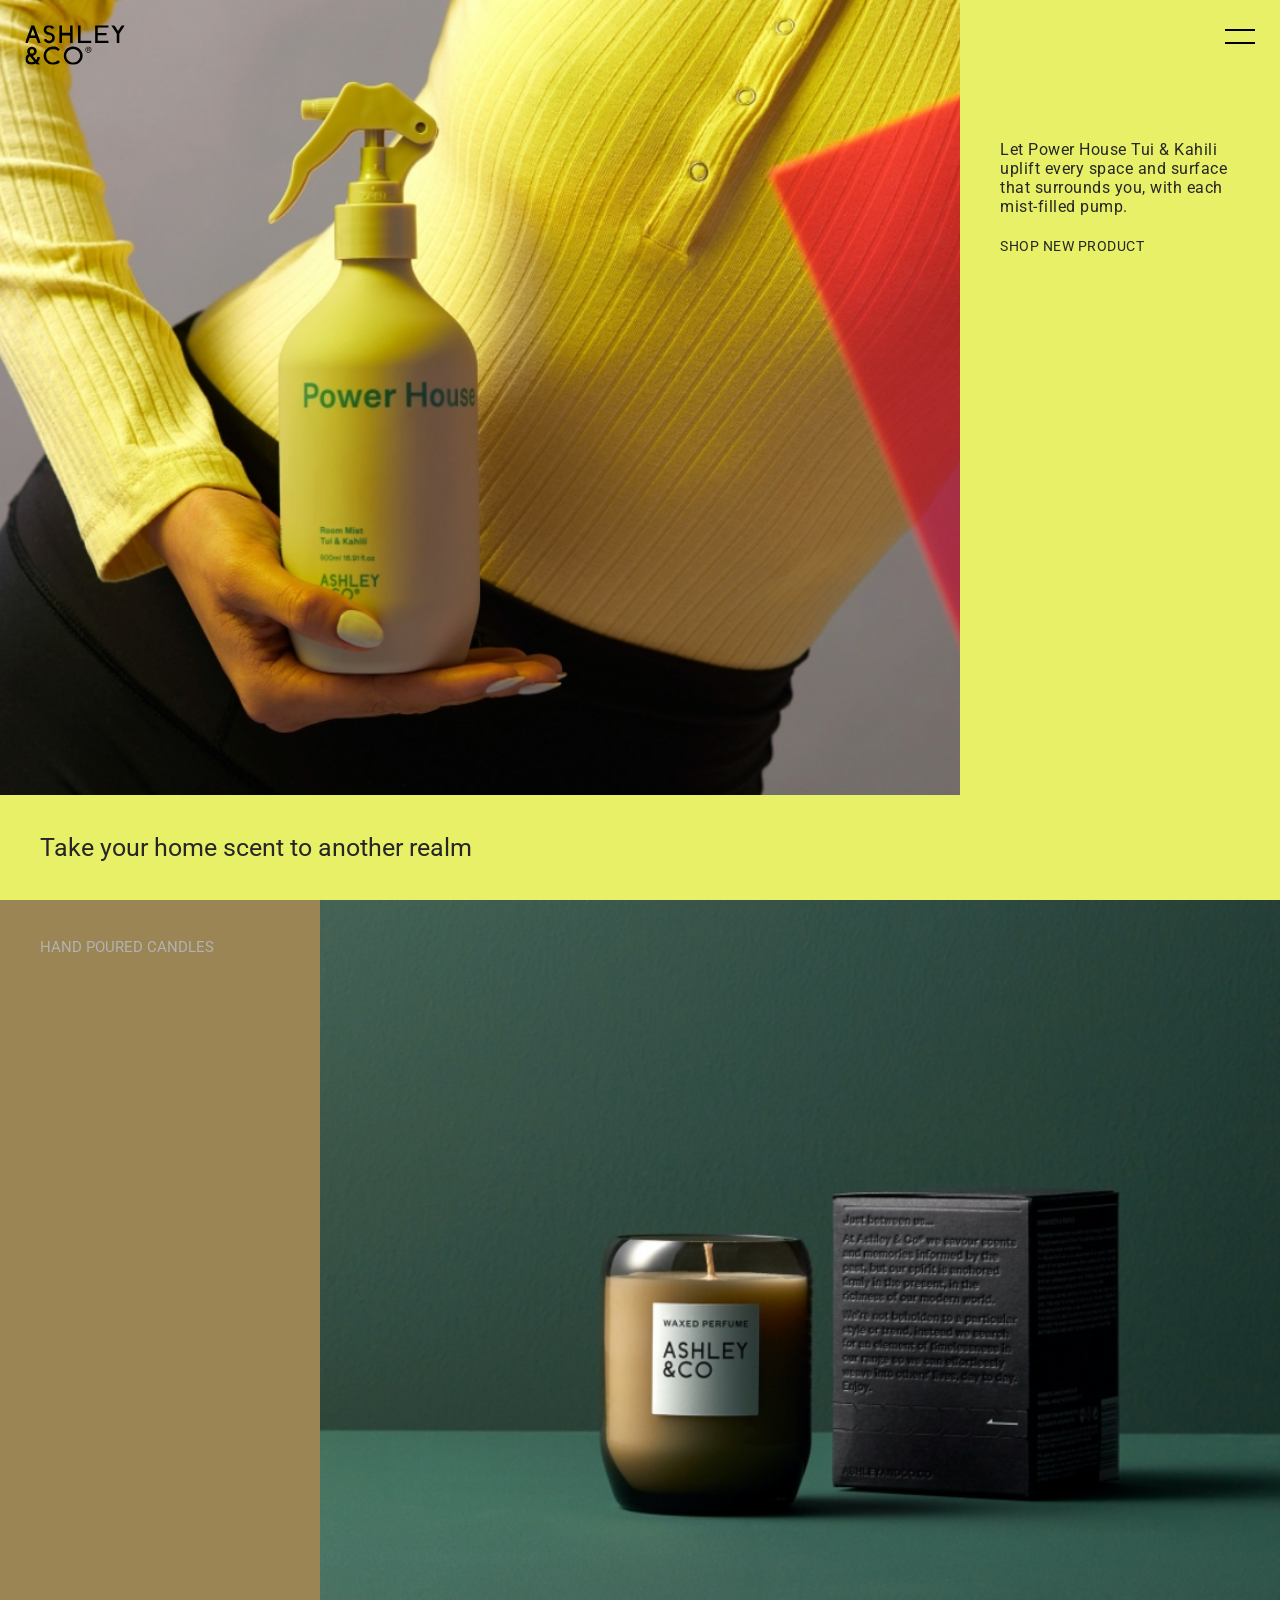
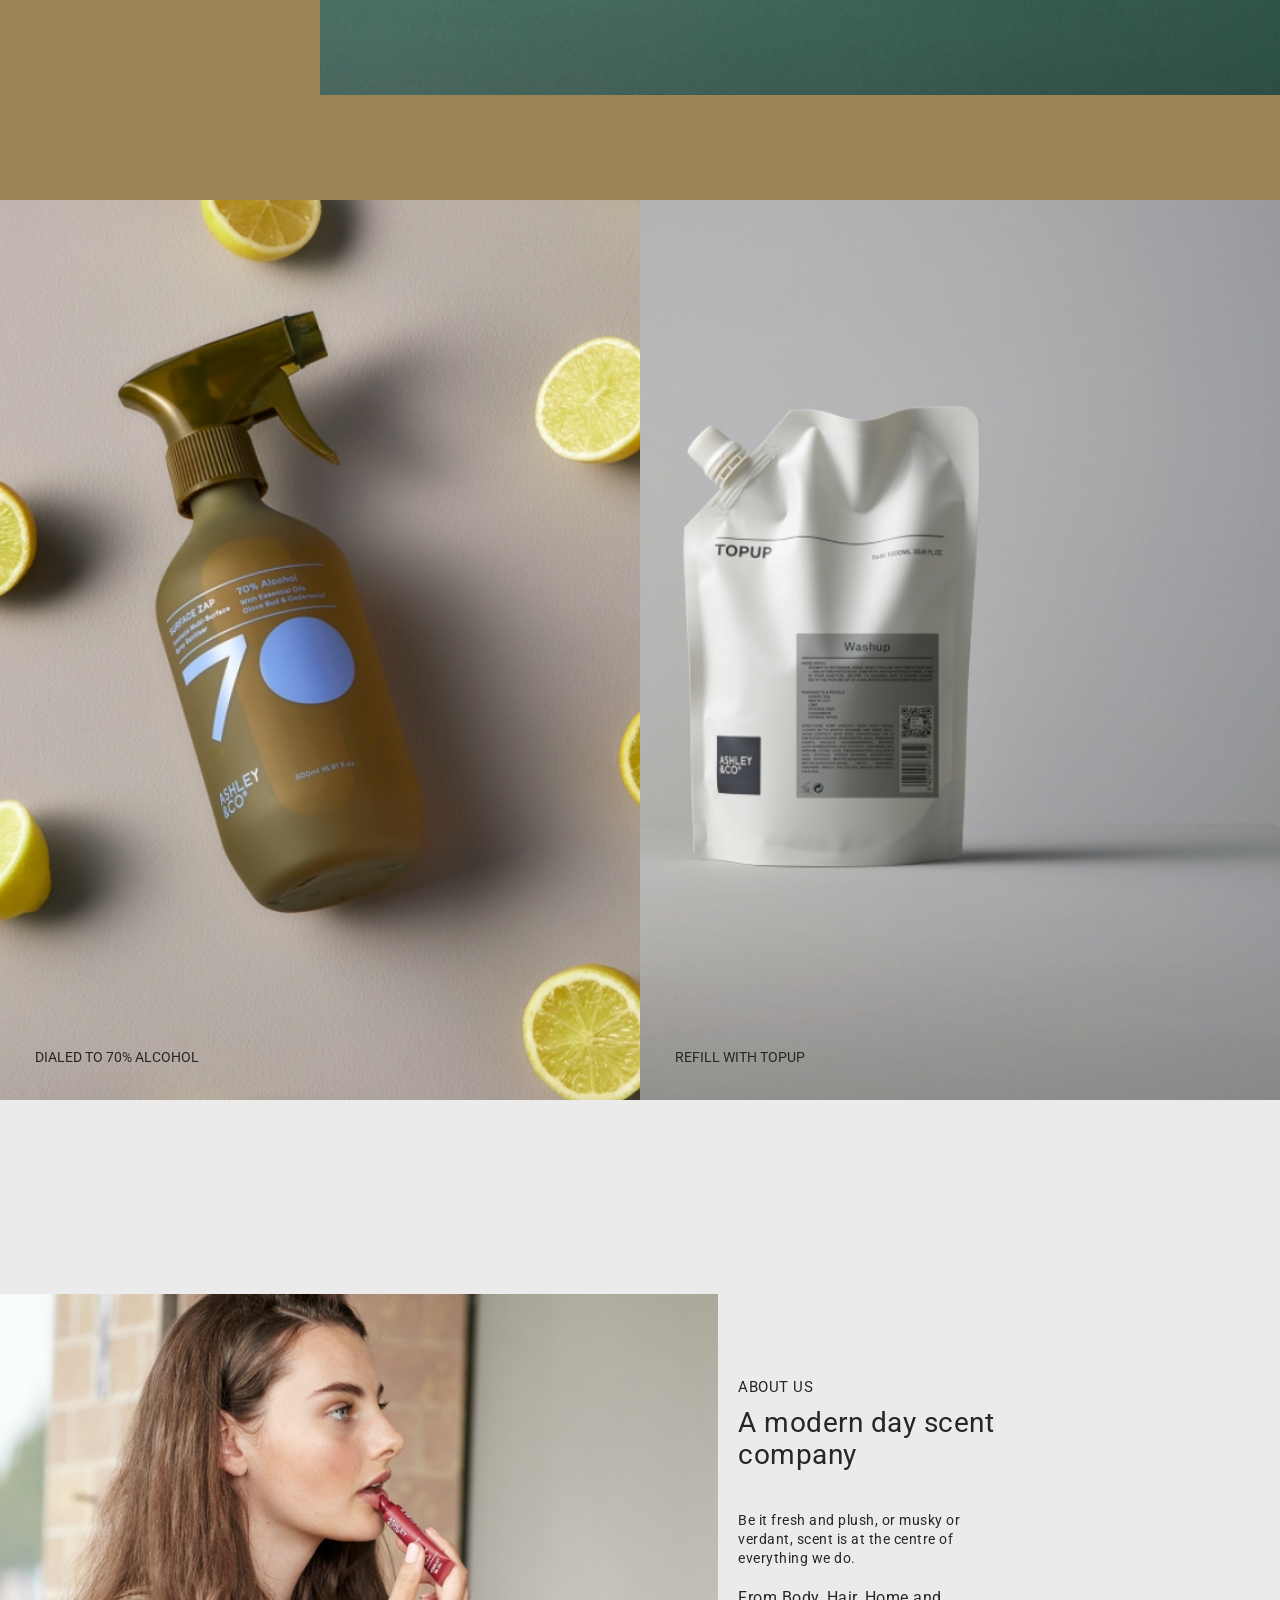
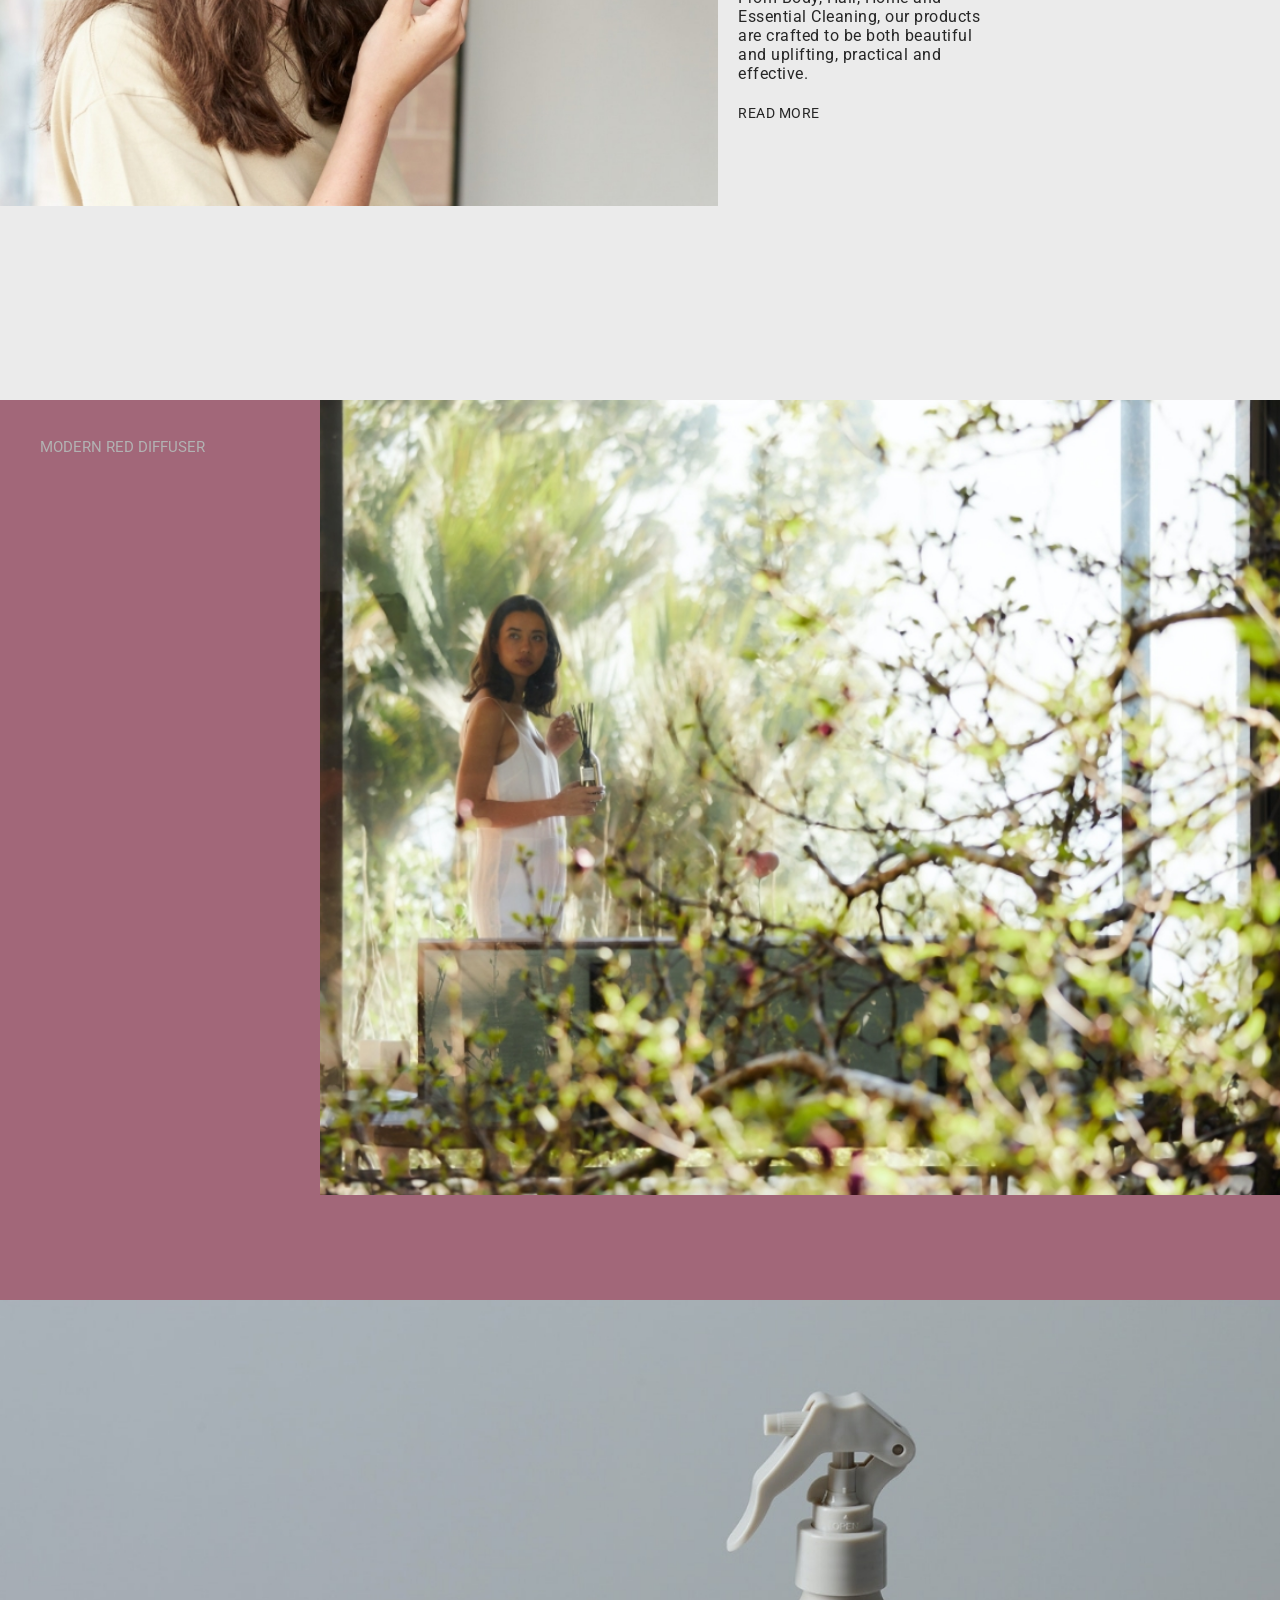
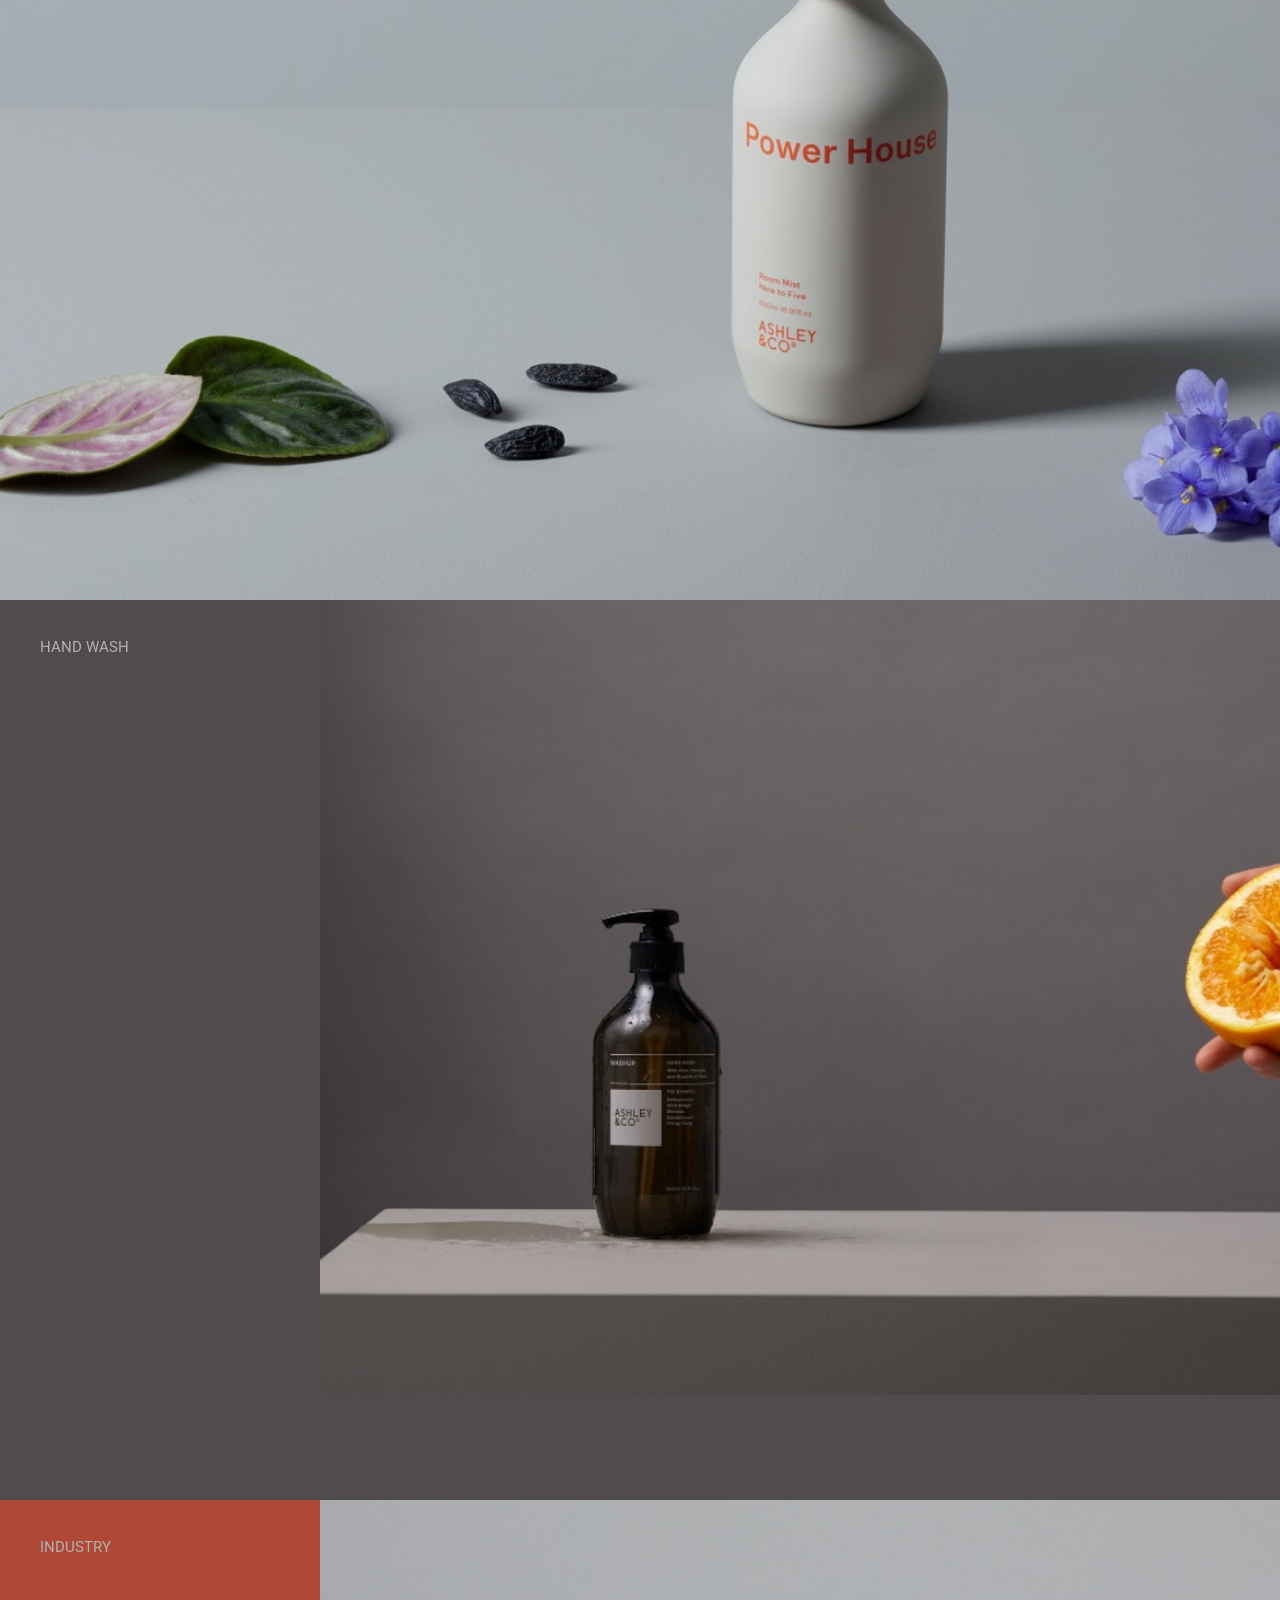
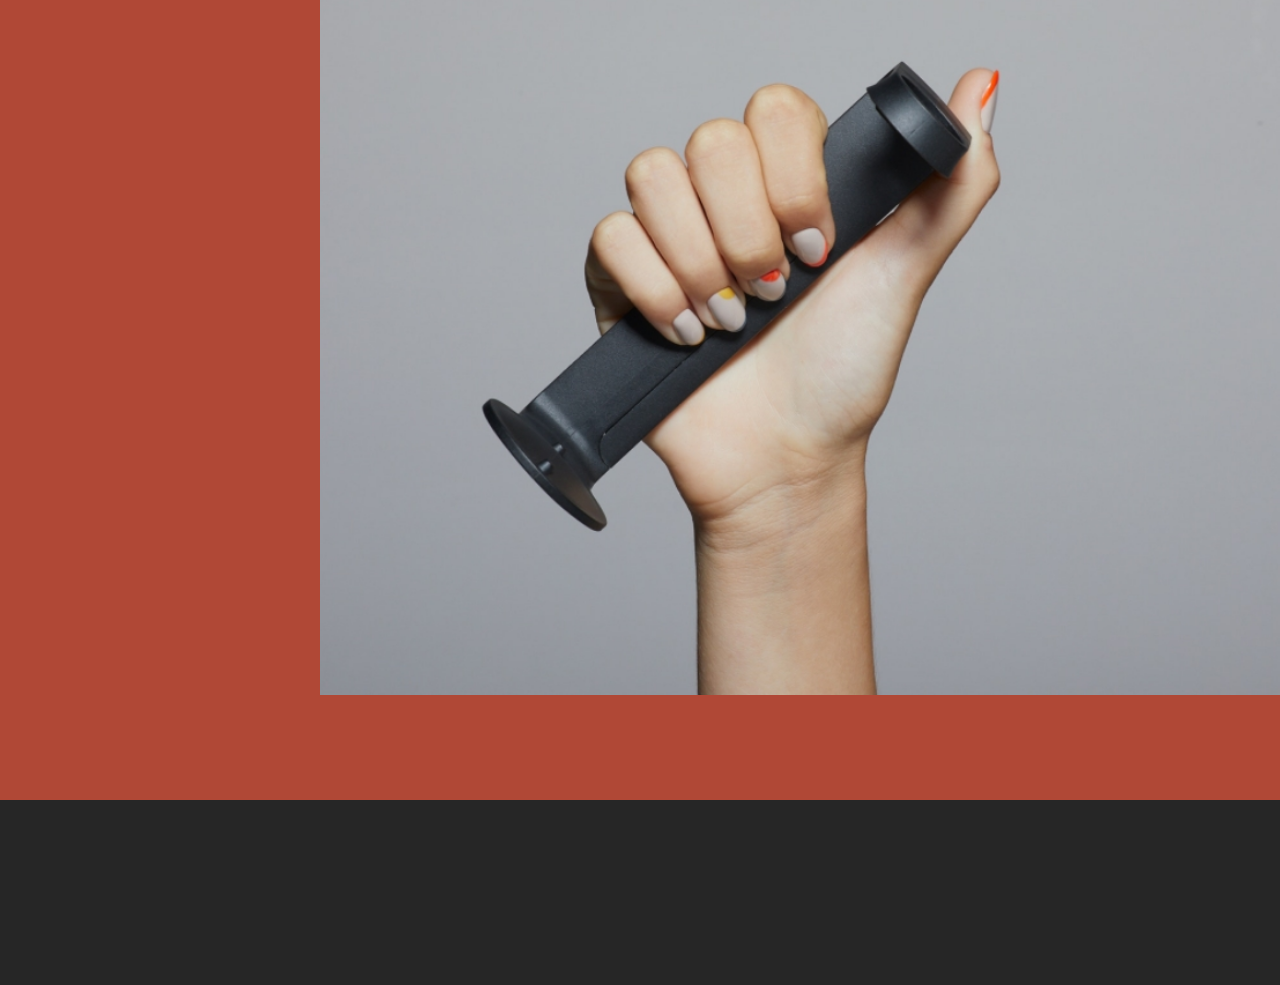
==== commit 982a0672: "corrected animation" ====
--- a/index.html
+++ b/index.html
@@ -53,7 +53,7 @@
                                 <img src="img/img1.jpeg" alt="">
                             </div>
                             <div class="home__promo">
-                                <p class="_anim-items">
+                                <p class="home-text _anim-items">
                                     Take your home scent to another realm
                                 </p>
                             </div>
@@ -64,7 +64,7 @@
                                     Let Power House Tui & Kahili uplift every space and surface that surrounds you, with each mist-filled pump.
                                 </p>
                                 <span class="_anim-items">
-                                    <a href="#" class="hover-underline">Shop new product</a>
+                                    <a href="#">Shop new product</a>
                                 </span>
                                 
                             </div>
@@ -84,7 +84,7 @@
                                     The flicker of the wick and the wafting of scent…Waxed Perfume is the simplest daily self-indulgence.
                                 </p>
                                 <span class="_anim-items">
-                                    <a href="#" class="hover-underline">full collection</a>
+                                    <a href="#">full collection</a>
                                 </span>
                                 
                             </div>
@@ -107,7 +107,7 @@
                             <img src="img/img3.jpeg" alt="">
                             <div class="product__link c-link">
                                 <span class="promo-text _anim-items">
-                                    <a href="#" class="hover-underline">Dialed to 70% alcohol</a>
+                                    <a href="#">Dialed to 70% alcohol</a>
                                 </span>
                             </div>
                         </div>
@@ -115,7 +115,7 @@
                             <img src="img/img4.jpeg" alt="">
                             <div class="product__link c-link">
                                 <span class="promo-text _anim-items">
-                                    <a href="#" class="hover-underline">Refill with topup</a>
+                                    <a href="#">Refill with topup</a>
                                 </span>
                             </div>
                         </div>
@@ -148,7 +148,7 @@
                                 </div>
                                 <div class="about-us__link c-link">
                                     <span>
-                                        <a href="#" class="hover-underline">Read more</a>
+                                        <a href="#">Read more</a>
                                     </span>
                                 </div>
                             </div>
@@ -168,7 +168,7 @@
                                     Home Perfume does the hard work for you, offering a subtle yet consistent scent in your home, eliminating the need to have to scent by hand.
                                 </p>
                                 <span class="_anim-items">
-                                    <a href="#" class="hover-underline">view more</a>
+                                    <a href="#">view more</a>
                                 </span>
                             </div>
                         </div>
@@ -205,7 +205,7 @@
                                 </div>
                                 <div class="room-mist__link c-link">
                                     <span>
-                                        <a href="#" class="hover-underline">Shop nine to five</a>
+                                        <a href="#">Shop nine to five</a>
                                     </span>
                                 </div>
                             </div>
@@ -225,7 +225,7 @@
                                     Botanical Hand Wash for use anytime/everyday. Bolstered with Aloe, Horopito and Grapefruit Seed!
                                 </p>
                                 <span class="_anim-items">
-                                    <a href="#" class="hover-underline">Shop our scents</a>
+                                    <a href="#">Shop our scents</a>
                                 </span>
                             </div>
                         </div>
@@ -254,7 +254,7 @@
                                     For the most particular of places, stamp out single-use with Hold Me by Ashley & Co®
                                 </p>
                                 <span class="_anim-items">
-                                    <a href="#" class="hover-underline">Read more</a>
+                                    <a href="#">Read more</a>
                                 </span>
                             </div>
                         </div>
@@ -279,11 +279,11 @@
                     <div class="footer__form">
                         <form action="#" class="_anim-items">
                             <div class="footer__name input-style">
-                                <input type="name" id="name">
+                                <input type="name" id="name" autocomplete="on">
                             <label for="name">Name</label>
                             </div>
                             <div class="footer__email input-style">
-                                <input type="email" id="email">
+                                <input type="email" id="email" autocomplete="on">
                                 <label for="email">Email</label>
                             </div>
                             <div class="footer__button">
--- a/css/style.css
+++ b/css/style.css
@@ -175,14 +175,307 @@
   text-transform: uppercase;
 }
 
-.hover-underline {
+.main {
+  position: absolute;
+  width: 100%;
+  min-height: 100vh;
+  top: 0;
+  left: 0;
+  display: -webkit-box;
+  display: -ms-flexbox;
+  display: flex;
+  -webkit-box-orient: vertical;
+  -webkit-box-direction: normal;
+      -ms-flex-direction: column;
+          flex-direction: column;
+  overflow: hidden;
+}
+
+.header {
+  background-color: #E7F066;
+}
+.header__row {
+  position: absolute;
+  display: -webkit-box;
+  display: -ms-flexbox;
+  display: flex;
+  -webkit-box-align: center;
+      -ms-flex-align: center;
+          align-items: center;
+  -webkit-box-pack: justify;
+      -ms-flex-pack: justify;
+          justify-content: space-between;
+  width: 100%;
+  padding: 1.5625rem;
+}
+
+.menu__icon {
+  z-index: 5;
+  display: block;
+  position: relative;
+  width: 30px;
+  height: 15px;
+  cursor: pointer;
+  top: -9px;
+}
+.menu__icon::before, .menu__icon::after {
+  content: "";
+  left: 0;
+  position: absolute;
+  height: 2px;
+  width: 100%;
+  background-color: #000;
+  -webkit-transition: all 0.3s ease 0s;
+  transition: all 0.3s ease 0s;
+}
+.menu__icon::before {
+  top: 0;
+}
+.menu__icon::after {
+  bottom: 0;
+}
+.menu__icon._active::before {
+  top: 50%;
+  -webkit-transform: rotate(-45deg) translate(0px, -50%);
+          transform: rotate(-45deg) translate(0px, -50%);
+}
+.menu__icon._active::after {
+  bottom: 50%;
+  -webkit-transform: rotate(45deg) translate(0px, 50%);
+          transform: rotate(45deg) translate(0px, 50%);
+}
+.menu__icon:hover::before, .menu__icon:hover::after {
+  -webkit-box-shadow: 2px 2px 4px 0px rgba(166, 47, 69, 0.9);
+          box-shadow: 2px 2px 4px 0px rgba(166, 47, 69, 0.9);
+}
+.menu__body {
+  position: fixed;
+  top: 0;
+  right: -100%;
+  width: 25%;
+  height: auto;
+  background-color: #E7F066;
+  padding: 1.5625rem;
+  -webkit-transition: right 0.8s ease 0s;
+  transition: right 0.8s ease 0s;
+}
+.menu__body._active {
+  right: 0;
+  z-index: 3;
+}
+@media (max-width: 900px) {
+  .menu__body._active {
+    width: 40%;
+  }
+}
+@media (min-width: 900px) and (max-width: 1180px) {
+  .menu__body {
+    height: 85%;
+  }
+  .menu__body._active {
+    width: 33%;
+    height: 85%;
+  }
+}
+.menu__list {
+  display: -webkit-box;
+  display: -ms-flexbox;
+  display: flex;
+  -webkit-box-orient: vertical;
+  -webkit-box-direction: normal;
+      -ms-flex-direction: column;
+          flex-direction: column;
+  -webkit-box-align: start;
+      -ms-flex-align: start;
+          align-items: flex-start;
+}
+.menu__list > li {
+  position: relative;
+  text-transform: uppercase;
+  text-align: left;
+  font-size: 1.125rem;
+  -webkit-transform: translate(100%);
+          transform: translate(100%);
+  -webkit-transition: all 0.8s ease;
+  transition: all 0.8s ease;
+  opacity: 0;
+}
+.menu__list._menu-anime > li {
+  -webkit-transform: translateX(0);
+          transform: translateX(0);
+  opacity: 1;
+}
+.menu__list._menu-anime > li:nth-child(1) {
+  -webkit-transition-delay: 0.2s;
+          transition-delay: 0.2s;
+}
+.menu__list._menu-anime > li:nth-child(2) {
+  -webkit-transition-delay: 0.4s;
+          transition-delay: 0.4s;
+}
+.menu__list._menu-anime > li:nth-child(3) {
+  -webkit-transition-delay: 0.6s;
+          transition-delay: 0.6s;
+}
+.menu__list._menu-anime > li:nth-child(4) {
+  -webkit-transition-delay: 0.8s;
+          transition-delay: 0.8s;
+}
+.menu__list._menu-anime > li:nth-child(5) {
+  -webkit-transition-delay: 1s;
+          transition-delay: 1s;
+}
+.menu__list._menu-anime > li:nth-child(6) {
+  -webkit-transition-delay: 1.2s;
+          transition-delay: 1.2s;
+}
+.menu__list._menu-anime > li:nth-child(7) {
+  -webkit-transition-delay: 1.4s;
+          transition-delay: 1.4s;
+}
+.menu__link {
+  margin: 0rem 0rem 1.25rem 0rem;
+}
+.menu__link:last-child {
+  margin: 0;
+}
+.menu__item {
+  position: relative;
+}
+.menu__item:hover {
+  color: #a72e45;
+}
+.menu__item:hover::after {
+  width: 100%;
+}
+.menu__item::after {
+  content: "";
+  height: 1px;
+  background-color: #a72e45;
+  position: absolute;
+  left: 0;
+  bottom: -5px;
+  -webkit-transition: width 0.3s;
+  transition: width 0.3s;
+  width: 0;
+  -webkit-box-shadow: 2px 2px 4px 0px rgba(166, 47, 69, 0.9);
+          box-shadow: 2px 2px 4px 0px rgba(166, 47, 69, 0.9);
+}
+
+.home {
+  background-color: #E7F066;
+  display: -webkit-box;
+  display: -ms-flexbox;
+  display: flex;
+  min-height: 100vh;
+}
+.home__container {
+  -webkit-box-flex: 1;
+      -ms-flex: 1 1 auto;
+          flex: 1 1 auto;
+  width: 100%;
+  top: 0;
+  left: 0;
+  display: -webkit-box;
+  display: -ms-flexbox;
+  display: flex;
+}
+.home__item {
+  -webkit-box-flex: 0;
+      -ms-flex: 0 1 75%;
+          flex: 0 1 75%;
+  height: 100vh;
+  display: -webkit-box;
+  display: -ms-flexbox;
+  display: flex;
+  -webkit-box-orient: vertical;
+  -webkit-box-direction: normal;
+      -ms-flex-direction: column;
+          flex-direction: column;
+}
+.home__promo {
+  padding: 2.5rem 0rem 2.5rem 2.5rem;
+  font-size: 1.5625rem;
+  -ms-flex-negative: 0;
+      flex-shrink: 0;
+}
+.home__promo p {
+  -webkit-transform: translate(-150%, 0px);
+          transform: translate(-150%, 0px);
+  -webkit-transition: all 0.3s ease 0s;
+  transition: all 0.3s ease 0s;
+  display: block;
+}
+.home__promo p._anime {
+  -webkit-transform: translate(0px, 0px);
+          transform: translate(0px, 0px);
+  -webkit-transition: all 0.8s ease 0.3s;
+  transition: all 0.8s ease 0.3s;
+}
+.home__inform {
+  display: -webkit-box;
+  display: -ms-flexbox;
+  display: flex;
+  -webkit-box-orient: vertical;
+  -webkit-box-direction: normal;
+      -ms-flex-direction: column;
+          flex-direction: column;
+  -webkit-box-flex: 0;
+      -ms-flex: 0 1 25%;
+          flex: 0 1 25%;
+  margin-top: 7.5rem;
+}
+
+.photo-content {
+  -webkit-box-flex: 1;
+      -ms-flex-positive: 1;
+          flex-grow: 1;
+}
+
+.product-text {
+  margin: 0rem 2.5rem 2.5rem 2.5rem;
+  font-size: 1rem;
+  line-height: 1.1875rem;
+  letter-spacing: 0.0313rem;
+}
+.product-text p {
+  margin: 1.25rem 0rem;
+  -webkit-transform: translate(150%, 0px);
+          transform: translate(150%, 0px);
+  -webkit-transition: all 0.3s ease 0s;
+  transition: all 0.3s ease 0s;
+  display: block;
+}
+.product-text p._anime {
+  -webkit-transform: translate(0px, 0px);
+          transform: translate(0px, 0px);
+  -webkit-transition: all 0.8s ease 0.3s;
+  transition: all 0.8s ease 0.3s;
+}
+.product-text span {
+  -webkit-transform: translate(150%, 0px);
+          transform: translate(150%, 0px);
+  -webkit-transition: all 0.3s ease 0s;
+  transition: all 0.3s ease 0s;
+  display: block;
+}
+.product-text span._anime {
+  -webkit-transform: translate(0px, 0px);
+          transform: translate(0px, 0px);
+  -webkit-transition: all 0.8s ease 0.3s;
+  transition: all 0.8s ease 0.3s;
+}
+.product-text a {
+  font-size: 0.875rem;
+  text-transform: uppercase;
   position: relative;
   display: inline-block;
   text-decoration: none;
   color: inherit;
-}
-
-.hover-underline::after {
+  --underline-start: #d82775;
+  --underline-end: #fefbb9;
+}
+.product-text a::after {
   content: "";
   position: absolute;
   width: 100%;
@@ -200,312 +493,11 @@
   transition: transform 0.4s ease-out;
   transition: transform 0.4s ease-out, -webkit-transform 0.4s ease-out;
 }
-
-.hover-underline:hover::after {
+.product-text a:hover::after {
   -webkit-transform: scaleX(1);
           transform: scaleX(1);
   -webkit-animation: wave 0.6s ease-out;
           animation: wave 0.6s ease-out;
-}
-
-.main {
-  position: absolute;
-  width: 100%;
-  min-height: 100vh;
-  top: 0;
-  left: 0;
-  display: -webkit-box;
-  display: -ms-flexbox;
-  display: flex;
-  -webkit-box-orient: vertical;
-  -webkit-box-direction: normal;
-      -ms-flex-direction: column;
-          flex-direction: column;
-  overflow: hidden;
-}
-
-.header {
-  background-color: #E7F066;
-}
-.header__row {
-  position: absolute;
-  display: -webkit-box;
-  display: -ms-flexbox;
-  display: flex;
-  -webkit-box-align: center;
-      -ms-flex-align: center;
-          align-items: center;
-  -webkit-box-pack: justify;
-      -ms-flex-pack: justify;
-          justify-content: space-between;
-  width: 100%;
-  padding: 1.5625rem;
-}
-
-.menu__icon {
-  z-index: 5;
-  display: block;
-  position: relative;
-  width: 30px;
-  height: 15px;
-  cursor: pointer;
-  top: -9px;
-}
-.menu__icon::before, .menu__icon::after {
-  content: "";
-  left: 0;
-  position: absolute;
-  height: 2px;
-  width: 100%;
-  background-color: #000;
-  -webkit-transition: all 0.3s ease 0s;
-  transition: all 0.3s ease 0s;
-}
-.menu__icon::before {
-  top: 0;
-}
-.menu__icon::after {
-  bottom: 0;
-}
-.menu__icon._active::before {
-  top: 50%;
-  -webkit-transform: rotate(-45deg) translate(0px, -50%);
-          transform: rotate(-45deg) translate(0px, -50%);
-}
-.menu__icon._active::after {
-  bottom: 50%;
-  -webkit-transform: rotate(45deg) translate(0px, 50%);
-          transform: rotate(45deg) translate(0px, 50%);
-}
-.menu__icon:hover::before, .menu__icon:hover::after {
-  -webkit-box-shadow: 2px 2px 4px 0px rgba(166, 47, 69, 0.9);
-          box-shadow: 2px 2px 4px 0px rgba(166, 47, 69, 0.9);
-}
-.menu__body {
-  position: fixed;
-  top: 0;
-  right: -100%;
-  width: 25%;
-  height: auto;
-  background-color: #E7F066;
-  padding: 1.5625rem;
-  -webkit-transition: right 0.8s ease 0s;
-  transition: right 0.8s ease 0s;
-}
-.menu__body._active {
-  right: 0;
-  z-index: 3;
-}
-@media (max-width: 900px) {
-  .menu__body._active {
-    width: 40%;
-  }
-}
-@media (min-width: 900px) and (max-width: 1180px) {
-  .menu__body {
-    height: 85%;
-  }
-  .menu__body._active {
-    width: 33%;
-    height: 85%;
-  }
-}
-.menu__list {
-  display: -webkit-box;
-  display: -ms-flexbox;
-  display: flex;
-  -webkit-box-orient: vertical;
-  -webkit-box-direction: normal;
-      -ms-flex-direction: column;
-          flex-direction: column;
-  -webkit-box-align: start;
-      -ms-flex-align: start;
-          align-items: flex-start;
-}
-.menu__list > li {
-  position: relative;
-  text-transform: uppercase;
-  text-align: left;
-  font-size: 1.125rem;
-  -webkit-transform: translate(100%);
-          transform: translate(100%);
-  -webkit-transition: all 0.8s ease;
-  transition: all 0.8s ease;
-  opacity: 0;
-}
-.menu__list._menu-anime > li {
-  -webkit-transform: translateX(0);
-          transform: translateX(0);
-  opacity: 1;
-}
-.menu__list._menu-anime > li:nth-child(1) {
-  -webkit-transition-delay: 0.2s;
-          transition-delay: 0.2s;
-}
-.menu__list._menu-anime > li:nth-child(2) {
-  -webkit-transition-delay: 0.4s;
-          transition-delay: 0.4s;
-}
-.menu__list._menu-anime > li:nth-child(3) {
-  -webkit-transition-delay: 0.6s;
-          transition-delay: 0.6s;
-}
-.menu__list._menu-anime > li:nth-child(4) {
-  -webkit-transition-delay: 0.8s;
-          transition-delay: 0.8s;
-}
-.menu__list._menu-anime > li:nth-child(5) {
-  -webkit-transition-delay: 1s;
-          transition-delay: 1s;
-}
-.menu__list._menu-anime > li:nth-child(6) {
-  -webkit-transition-delay: 1.2s;
-          transition-delay: 1.2s;
-}
-.menu__list._menu-anime > li:nth-child(7) {
-  -webkit-transition-delay: 1.4s;
-          transition-delay: 1.4s;
-}
-.menu__link {
-  margin: 0rem 0rem 1.25rem 0rem;
-}
-.menu__link:last-child {
-  margin: 0;
-}
-.menu__item {
-  position: relative;
-}
-.menu__item:hover {
-  color: #a72e45;
-}
-.menu__item:hover::after {
-  width: 100%;
-}
-.menu__item::after {
-  content: "";
-  height: 1px;
-  background-color: #a72e45;
-  position: absolute;
-  left: 0;
-  bottom: -5px;
-  -webkit-transition: width 0.3s;
-  transition: width 0.3s;
-  width: 0;
-  -webkit-box-shadow: 2px 2px 4px 0px rgba(166, 47, 69, 0.9);
-          box-shadow: 2px 2px 4px 0px rgba(166, 47, 69, 0.9);
-}
-
-.home {
-  background-color: #E7F066;
-  display: -webkit-box;
-  display: -ms-flexbox;
-  display: flex;
-  min-height: 100vh;
-}
-.home__container {
-  -webkit-box-flex: 1;
-      -ms-flex: 1 1 auto;
-          flex: 1 1 auto;
-  width: 100%;
-  top: 0;
-  left: 0;
-  display: -webkit-box;
-  display: -ms-flexbox;
-  display: flex;
-}
-.home__item {
-  -webkit-box-flex: 0;
-      -ms-flex: 0 1 75%;
-          flex: 0 1 75%;
-  height: 100vh;
-  display: -webkit-box;
-  display: -ms-flexbox;
-  display: flex;
-  -webkit-box-orient: vertical;
-  -webkit-box-direction: normal;
-      -ms-flex-direction: column;
-          flex-direction: column;
-}
-.home__promo {
-  padding: 2.5rem 0rem 2.5rem 2.5rem;
-  font-size: 1.5625rem;
-  -ms-flex-negative: 0;
-      flex-shrink: 0;
-}
-.home__promo p {
-  -webkit-transform: translate(-150%, 0px);
-          transform: translate(-150%, 0px);
-  -webkit-transition: all 0.3s ease 0s;
-  transition: all 0.3s ease 0s;
-  display: block;
-  overflow: hidden;
-}
-.home__promo p._anime {
-  -webkit-transform: translate(0px, 0px);
-          transform: translate(0px, 0px);
-  -webkit-transition: all 0.8s ease 0.3s;
-  transition: all 0.8s ease 0.3s;
-}
-.home__inform {
-  display: -webkit-box;
-  display: -ms-flexbox;
-  display: flex;
-  -webkit-box-orient: vertical;
-  -webkit-box-direction: normal;
-      -ms-flex-direction: column;
-          flex-direction: column;
-  -webkit-box-flex: 0;
-      -ms-flex: 0 1 25%;
-          flex: 0 1 25%;
-  margin-top: 7.5rem;
-}
-
-.photo-content {
-  -webkit-box-flex: 1;
-      -ms-flex-positive: 1;
-          flex-grow: 1;
-}
-
-.product-text {
-  margin: 0rem 2.5rem 2.5rem 2.5rem;
-  font-size: 1rem;
-  line-height: 1.1875rem;
-  letter-spacing: 0.0313rem;
-}
-.product-text p {
-  margin: 1.25rem 0rem;
-  -webkit-transform: translate(150%, 0px);
-          transform: translate(150%, 0px);
-  -webkit-transition: all 0.3s ease 0s;
-  transition: all 0.3s ease 0s;
-  overflow: hidden;
-  display: block;
-}
-.product-text p._anime {
-  -webkit-transform: translate(0px, 0px);
-          transform: translate(0px, 0px);
-  -webkit-transition: all 0.8s ease 0.3s;
-  transition: all 0.8s ease 0.3s;
-}
-.product-text span {
-  -webkit-transform: translate(150%, 0px);
-          transform: translate(150%, 0px);
-  -webkit-transition: all 0.3s ease 0s;
-  transition: all 0.3s ease 0s;
-  overflow: hidden;
-  display: block;
-}
-.product-text span._anime {
-  -webkit-transform: translate(0px, 0px);
-          transform: translate(0px, 0px);
-  -webkit-transition: all 0.8s ease 0.3s;
-  transition: all 0.8s ease 0.3s;
-}
-.product-text a {
-  font-size: 0.875rem;
-  text-transform: uppercase;
-  --underline-start: #d82775;
-  --underline-end: #fefbb9;
 }
 
 @media (max-width: 900px) {
@@ -609,7 +601,6 @@
   -webkit-transition: all 0.3s ease 0s;
   transition: all 0.3s ease 0s;
   display: block;
-  overflow: hidden;
 }
 .candles__text p._anime {
   -webkit-transform: translate(0px, 0px);
@@ -623,7 +614,6 @@
   -webkit-transition: all 0.3s ease 0s;
   transition: all 0.3s ease 0s;
   display: block;
-  overflow: hidden;
 }
 .candles__text span._anime {
   -webkit-transform: translate(0px, 0px);
@@ -634,8 +624,36 @@
 .candles__text a {
   font-size: 0.875rem;
   text-transform: uppercase;
+  position: relative;
+  display: inline-block;
+  text-decoration: none;
+  color: inherit;
   --underline-start: #438369;
   --underline-end: #e0d8d8;
+}
+.candles__text a::after {
+  content: "";
+  position: absolute;
+  width: 100%;
+  height: 2px;
+  background: -webkit-gradient(linear, left top, right top, from(var(--underline-start, #000)), to(var(--underline-end, #00f)));
+  background: linear-gradient(to right, var(--underline-start, #000), var(--underline-end, #00f));
+  bottom: -5px;
+  left: 0;
+  -webkit-transform: scaleX(0);
+          transform: scaleX(0);
+  -webkit-transform-origin: left;
+          transform-origin: left;
+  -webkit-transition: -webkit-transform 0.4s ease-out;
+  transition: -webkit-transform 0.4s ease-out;
+  transition: transform 0.4s ease-out;
+  transition: transform 0.4s ease-out, -webkit-transform 0.4s ease-out;
+}
+.candles__text a:hover::after {
+  -webkit-transform: scaleX(1);
+          transform: scaleX(1);
+  -webkit-animation: wave 0.6s ease-out;
+          animation: wave 0.6s ease-out;
 }
 .candles__item {
   -webkit-box-flex: 0;
@@ -668,7 +686,6 @@
           transform: translate(150%, 0px);
   -webkit-transition: all 0.3s ease 0s;
   transition: all 0.3s ease 0s;
-  overflow: hidden;
   display: block;
 }
 .candles__promo p._anime {
@@ -727,7 +744,6 @@
     -webkit-transition: all 0.3s ease 0s;
     transition: all 0.3s ease 0s;
     display: block;
-    overflow: hidden;
     font-size: 1.2rem;
   }
   .candles__promo p._anime {
@@ -760,8 +776,36 @@
 .product__link a {
   font-size: 0.875rem;
   text-transform: uppercase;
+  position: relative;
+  display: inline-block;
+  text-decoration: none;
+  color: inherit;
   --underline-start: #75a4f5;
   --underline-end: #e2db7a;
+}
+.product__link a::after {
+  content: "";
+  position: absolute;
+  width: 100%;
+  height: 2px;
+  background: -webkit-gradient(linear, left top, right top, from(var(--underline-start, #000)), to(var(--underline-end, #00f)));
+  background: linear-gradient(to right, var(--underline-start, #000), var(--underline-end, #00f));
+  bottom: -5px;
+  left: 0;
+  -webkit-transform: scaleX(0);
+          transform: scaleX(0);
+  -webkit-transform-origin: left;
+          transform-origin: left;
+  -webkit-transition: -webkit-transform 0.4s ease-out;
+  transition: -webkit-transform 0.4s ease-out;
+  transition: transform 0.4s ease-out;
+  transition: transform 0.4s ease-out, -webkit-transform 0.4s ease-out;
+}
+.product__link a:hover::after {
+  -webkit-transform: scaleX(1);
+          transform: scaleX(1);
+  -webkit-animation: wave 0.6s ease-out;
+          animation: wave 0.6s ease-out;
 }
 
 @media (max-width: 900px) {
@@ -822,8 +866,36 @@
 .about-us__link a {
   font-size: 0.875rem;
   text-transform: uppercase;
+  position: relative;
+  display: inline-block;
+  text-decoration: none;
+  color: inherit;
   --underline-start: #b80346;
   --underline-end: #f2ecda;
+}
+.about-us__link a::after {
+  content: "";
+  position: absolute;
+  width: 100%;
+  height: 2px;
+  background: -webkit-gradient(linear, left top, right top, from(var(--underline-start, #000)), to(var(--underline-end, #00f)));
+  background: linear-gradient(to right, var(--underline-start, #000), var(--underline-end, #00f));
+  bottom: -5px;
+  left: 0;
+  -webkit-transform: scaleX(0);
+          transform: scaleX(0);
+  -webkit-transform-origin: left;
+          transform-origin: left;
+  -webkit-transition: -webkit-transform 0.4s ease-out;
+  transition: -webkit-transform 0.4s ease-out;
+  transition: transform 0.4s ease-out;
+  transition: transform 0.4s ease-out, -webkit-transform 0.4s ease-out;
+}
+.about-us__link a:hover::after {
+  -webkit-transform: scaleX(1);
+          transform: scaleX(1);
+  -webkit-animation: wave 0.6s ease-out;
+          animation: wave 0.6s ease-out;
 }
 .about-us .inform-content {
   width: 16rem;
@@ -914,7 +986,6 @@
   -webkit-transition: all 0.3s ease 0s;
   transition: all 0.3s ease 0s;
   display: block;
-  overflow: hidden;
 }
 .modern__text p._anime {
   -webkit-transform: translate(0px, 0px);
@@ -928,7 +999,6 @@
   -webkit-transition: all 0.3s ease 0s;
   transition: all 0.3s ease 0s;
   display: block;
-  overflow: hidden;
 }
 .modern__text span._anime {
   -webkit-transform: translate(0px, 0px);
@@ -939,8 +1009,36 @@
 .modern__text a {
   font-size: 0.875rem;
   text-transform: uppercase;
+  position: relative;
+  display: inline-block;
+  text-decoration: none;
+  color: inherit;
   --underline-start: #61a65b;
   --underline-end: #eeb682;
+}
+.modern__text a::after {
+  content: "";
+  position: absolute;
+  width: 100%;
+  height: 2px;
+  background: -webkit-gradient(linear, left top, right top, from(var(--underline-start, #000)), to(var(--underline-end, #00f)));
+  background: linear-gradient(to right, var(--underline-start, #000), var(--underline-end, #00f));
+  bottom: -5px;
+  left: 0;
+  -webkit-transform: scaleX(0);
+          transform: scaleX(0);
+  -webkit-transform-origin: left;
+          transform-origin: left;
+  -webkit-transition: -webkit-transform 0.4s ease-out;
+  transition: -webkit-transform 0.4s ease-out;
+  transition: transform 0.4s ease-out;
+  transition: transform 0.4s ease-out, -webkit-transform 0.4s ease-out;
+}
+.modern__text a:hover::after {
+  -webkit-transform: scaleX(1);
+          transform: scaleX(1);
+  -webkit-animation: wave 0.6s ease-out;
+          animation: wave 0.6s ease-out;
 }
 .modern__item {
   -webkit-box-flex: 0;
@@ -973,7 +1071,6 @@
           transform: translate(150%, 0px);
   -webkit-transition: all 0.3s ease 0s;
   transition: all 0.3s ease 0s;
-  overflow: hidden;
   display: block;
 }
 .modern__promo p._anime {
@@ -1032,7 +1129,6 @@
     -webkit-transition: all 0.3s ease 0s;
     transition: all 0.3s ease 0s;
     display: block;
-    overflow: hidden;
     font-size: 1.2rem;
   }
   .modern__promo p._anime {
@@ -1066,7 +1162,6 @@
   -webkit-transition: all 0.3s ease 0s;
   transition: all 0.3s ease 0s;
   display: block;
-  overflow: hidden;
 }
 .room-mist__inform._anime {
   -webkit-transform: translate(0px, 0px);
@@ -1077,8 +1172,36 @@
 .room-mist__link a {
   font-size: 0.875rem;
   text-transform: uppercase;
+  position: relative;
+  display: inline-block;
+  text-decoration: none;
+  color: inherit;
   --underline-start: #e78214;
   --underline-end: #494cbf;
+}
+.room-mist__link a::after {
+  content: "";
+  position: absolute;
+  width: 100%;
+  height: 2px;
+  background: -webkit-gradient(linear, left top, right top, from(var(--underline-start, #000)), to(var(--underline-end, #00f)));
+  background: linear-gradient(to right, var(--underline-start, #000), var(--underline-end, #00f));
+  bottom: -5px;
+  left: 0;
+  -webkit-transform: scaleX(0);
+          transform: scaleX(0);
+  -webkit-transform-origin: left;
+          transform-origin: left;
+  -webkit-transition: -webkit-transform 0.4s ease-out;
+  transition: -webkit-transform 0.4s ease-out;
+  transition: transform 0.4s ease-out;
+  transition: transform 0.4s ease-out, -webkit-transform 0.4s ease-out;
+}
+.room-mist__link a:hover::after {
+  -webkit-transform: scaleX(1);
+          transform: scaleX(1);
+  -webkit-animation: wave 0.6s ease-out;
+          animation: wave 0.6s ease-out;
 }
 .room-mist .rmc {
   display: -webkit-box;
@@ -1140,7 +1263,6 @@
   -webkit-transition: all 0.3s ease 0s;
   transition: all 0.3s ease 0s;
   display: block;
-  overflow: hidden;
 }
 .hand-wash__text p._anime {
   -webkit-transform: translate(0px, 0px);
@@ -1154,7 +1276,6 @@
   -webkit-transition: all 0.3s ease 0s;
   transition: all 0.3s ease 0s;
   display: block;
-  overflow: hidden;
 }
 .hand-wash__text span._anime {
   -webkit-transform: translate(0px, 0px);
@@ -1165,8 +1286,36 @@
 .hand-wash__text a {
   font-size: 0.875rem;
   text-transform: uppercase;
+  position: relative;
+  display: inline-block;
+  text-decoration: none;
+  color: inherit;
   --underline-start: #e4d325;
   --underline-end: #494cbf;
+}
+.hand-wash__text a::after {
+  content: "";
+  position: absolute;
+  width: 100%;
+  height: 2px;
+  background: -webkit-gradient(linear, left top, right top, from(var(--underline-start, #000)), to(var(--underline-end, #00f)));
+  background: linear-gradient(to right, var(--underline-start, #000), var(--underline-end, #00f));
+  bottom: -5px;
+  left: 0;
+  -webkit-transform: scaleX(0);
+          transform: scaleX(0);
+  -webkit-transform-origin: left;
+          transform-origin: left;
+  -webkit-transition: -webkit-transform 0.4s ease-out;
+  transition: -webkit-transform 0.4s ease-out;
+  transition: transform 0.4s ease-out;
+  transition: transform 0.4s ease-out, -webkit-transform 0.4s ease-out;
+}
+.hand-wash__text a:hover::after {
+  -webkit-transform: scaleX(1);
+          transform: scaleX(1);
+  -webkit-animation: wave 0.6s ease-out;
+          animation: wave 0.6s ease-out;
 }
 .hand-wash__item {
   -webkit-box-flex: 0;
@@ -1199,7 +1348,6 @@
           transform: translate(150%, 0px);
   -webkit-transition: all 0.3s ease 0s;
   transition: all 0.3s ease 0s;
-  overflow: hidden;
   display: block;
 }
 .hand-wash__promo p._anime {
@@ -1258,7 +1406,6 @@
     -webkit-transition: all 0.3s ease 0s;
     transition: all 0.3s ease 0s;
     display: block;
-    overflow: hidden;
     font-size: 1.2rem;
   }
   .hand-wash__promo p._anime {
@@ -1317,7 +1464,6 @@
   -webkit-transition: all 0.3s ease 0s;
   transition: all 0.3s ease 0s;
   display: block;
-  overflow: hidden;
 }
 .industry__text p._anime {
   -webkit-transform: translate(0px, 0px);
@@ -1331,7 +1477,6 @@
   -webkit-transition: all 0.3s ease 0s;
   transition: all 0.3s ease 0s;
   display: block;
-  overflow: hidden;
 }
 .industry__text span._anime {
   -webkit-transform: translate(0px, 0px);
@@ -1342,8 +1487,36 @@
 .industry__text a {
   font-size: 0.875rem;
   text-transform: uppercase;
+  position: relative;
+  display: inline-block;
+  text-decoration: none;
+  color: inherit;
   --underline-start: #61a65b;
   --underline-end: #eeb682;
+}
+.industry__text a::after {
+  content: "";
+  position: absolute;
+  width: 100%;
+  height: 2px;
+  background: -webkit-gradient(linear, left top, right top, from(var(--underline-start, #000)), to(var(--underline-end, #00f)));
+  background: linear-gradient(to right, var(--underline-start, #000), var(--underline-end, #00f));
+  bottom: -5px;
+  left: 0;
+  -webkit-transform: scaleX(0);
+          transform: scaleX(0);
+  -webkit-transform-origin: left;
+          transform-origin: left;
+  -webkit-transition: -webkit-transform 0.4s ease-out;
+  transition: -webkit-transform 0.4s ease-out;
+  transition: transform 0.4s ease-out;
+  transition: transform 0.4s ease-out, -webkit-transform 0.4s ease-out;
+}
+.industry__text a:hover::after {
+  -webkit-transform: scaleX(1);
+          transform: scaleX(1);
+  -webkit-animation: wave 0.6s ease-out;
+          animation: wave 0.6s ease-out;
 }
 .industry__item {
   -webkit-box-flex: 0;
@@ -1375,7 +1548,6 @@
           transform: translate(150%, 0px);
   -webkit-transition: all 0.3s ease 0s;
   transition: all 0.3s ease 0s;
-  overflow: hidden;
   display: block;
 }
 .industry__promo p._anime {
@@ -1434,7 +1606,6 @@
     -webkit-transition: all 0.3s ease 0s;
     transition: all 0.3s ease 0s;
     display: block;
-    overflow: hidden;
   }
   .industry__promo p._anime {
     -webkit-transform: translate(0px, 0px);
@@ -1458,7 +1629,6 @@
   -webkit-transition: all 0.3s ease 0s;
   transition: all 0.3s ease 0s;
   display: block;
-  overflow: hidden;
 }
 .footer__title h5._anime {
   -webkit-transform: translate(0px, 0px);
@@ -1472,7 +1642,6 @@
   -webkit-transition: all 0.3s ease 0s;
   transition: all 0.3s ease 0s;
   display: block;
-  overflow: hidden;
   display: -webkit-box;
   display: -ms-flexbox;
   display: flex;
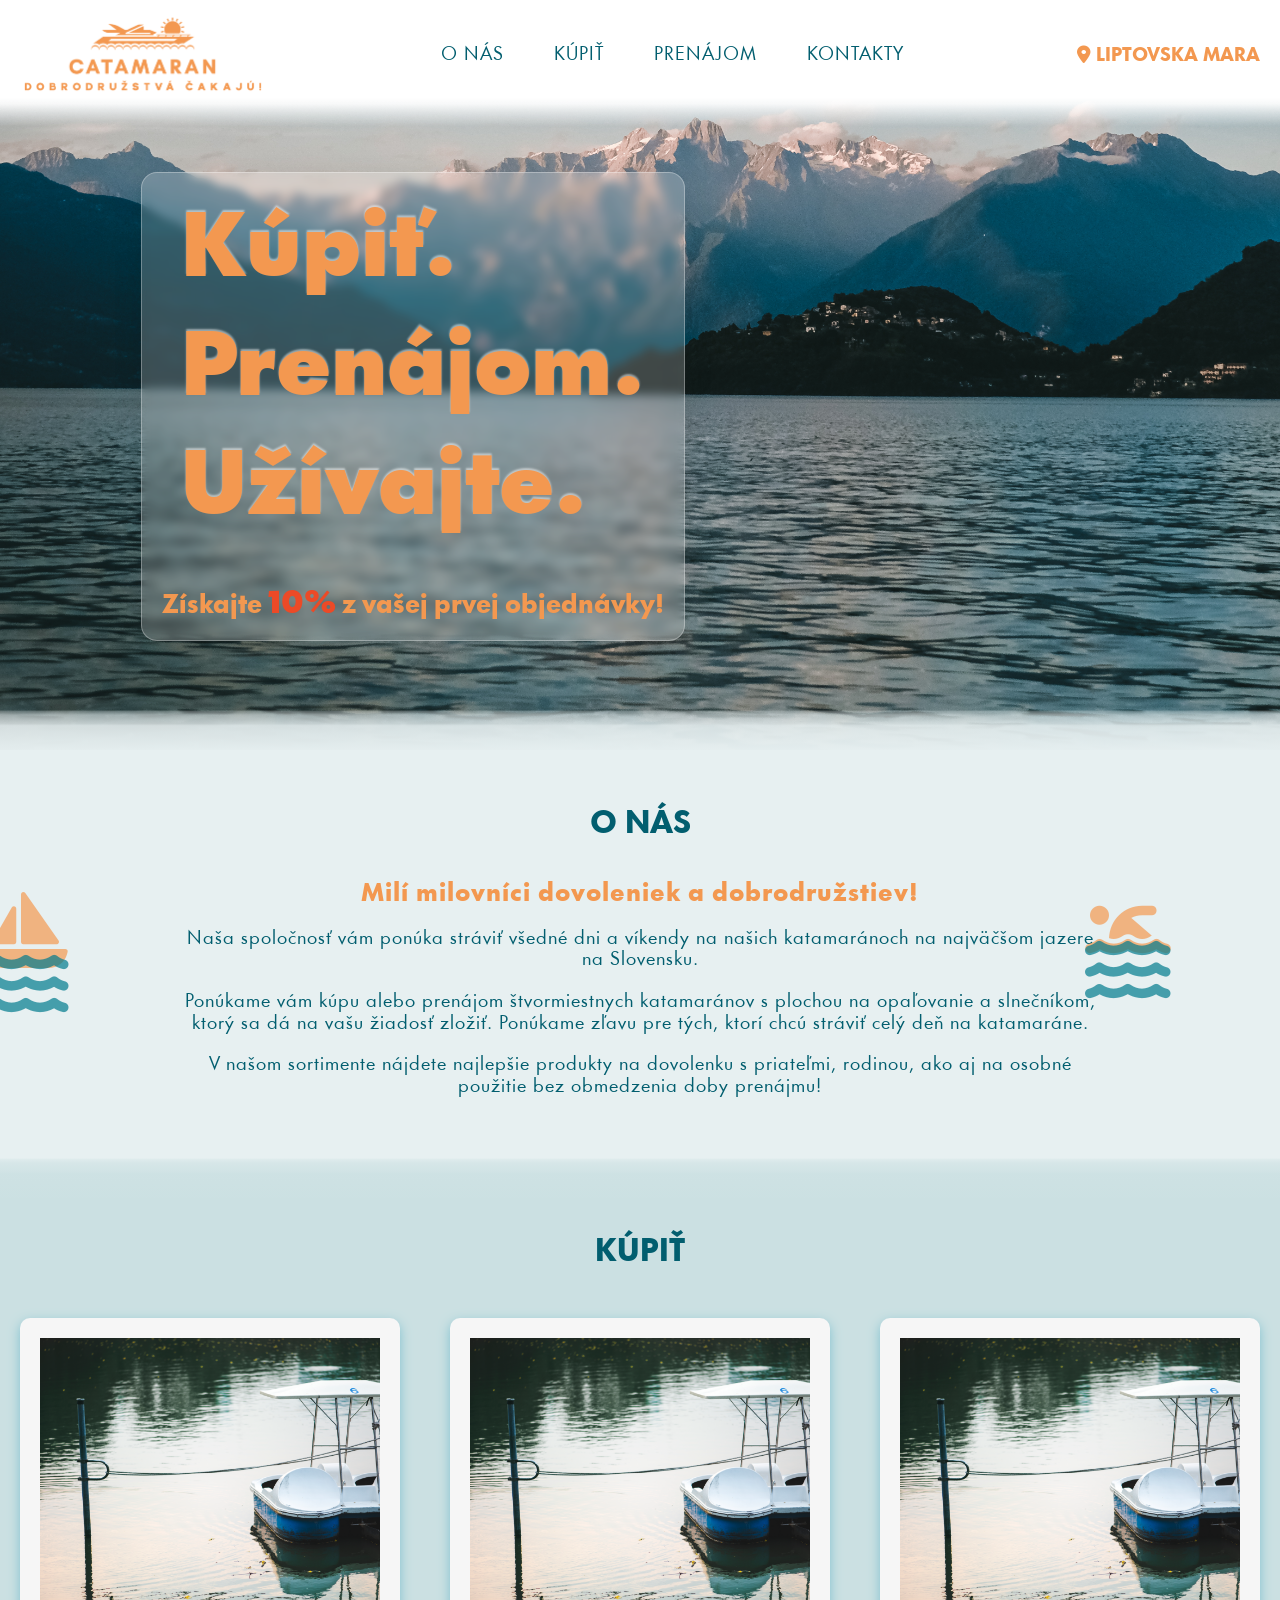
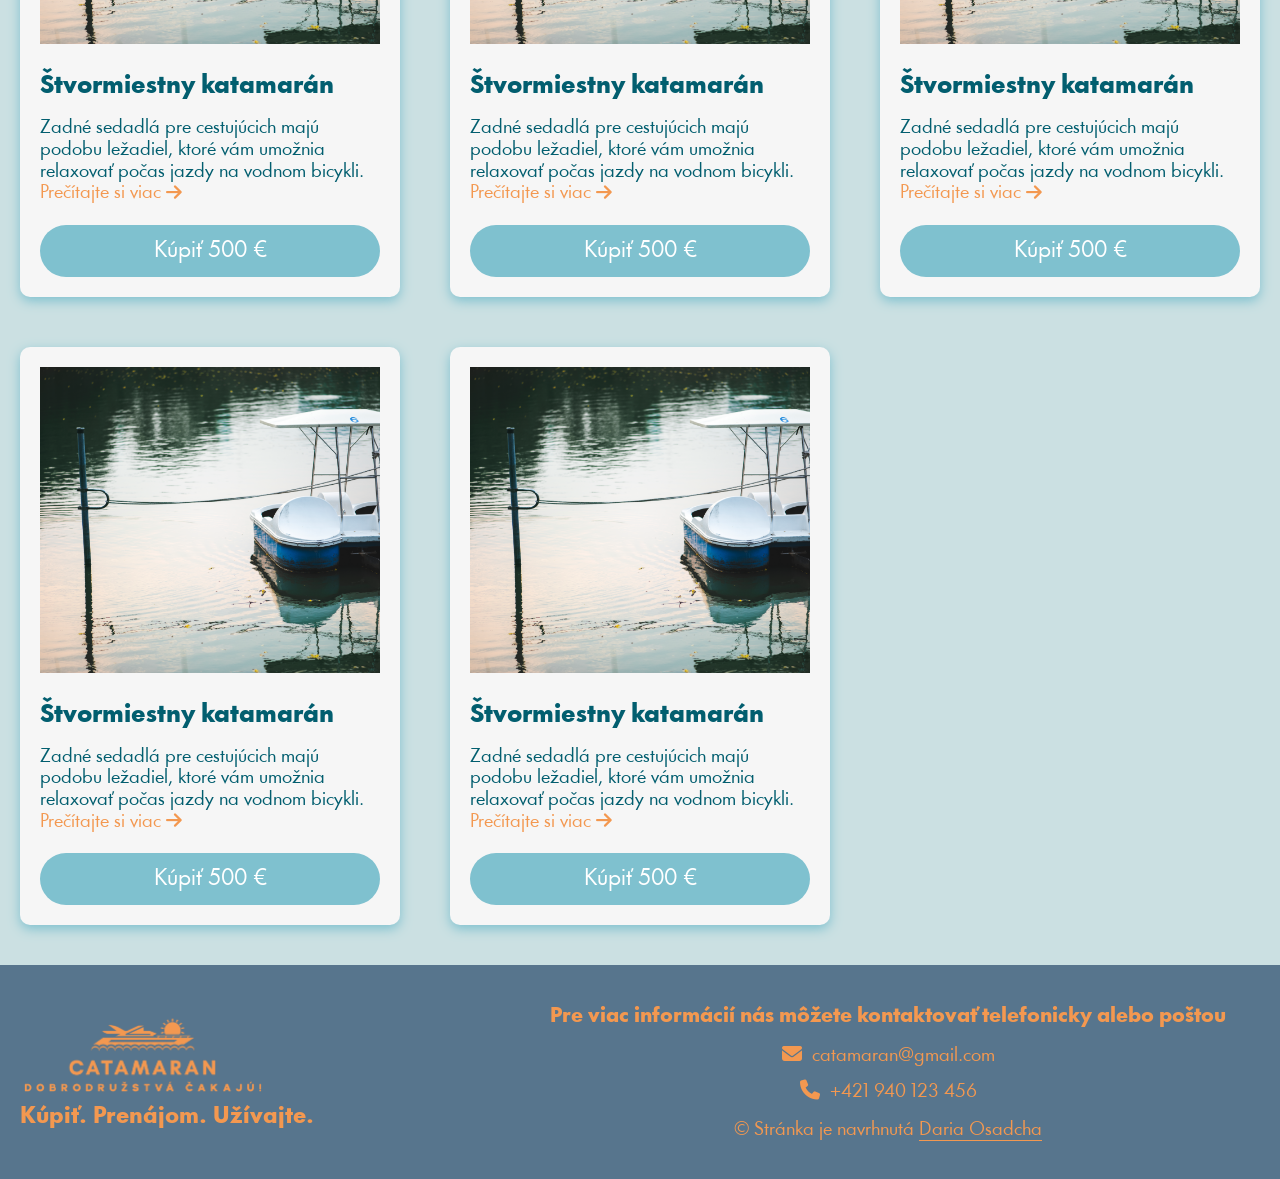
==== commit ad99dfe9: "Первый коммит с проектом" ====
--- a/index.html
+++ b/index.html
@@ -3,299 +3,199 @@
 <head>
     <meta charset="UTF-8">
     <meta name="viewport" content="width=device-width, initial-scale=1.0, maximum-scale=1.0, user-scanable=0">
-    <title>Document</title>
-    <link rel="stylesheet" href="css/style.css">
+    <title>CATAMARAN</title>
+    <link rel="stylesheet" href="../css/style.css">
 </head>
 <body>
-    <div class="wrapper"> 
-        <main class="main">
 <header class="header">
-    <div class="header__row">
-        <div class="header__logo">
-            <a href="#" class="header__logo">
-                <img src="img/logo.svg" alt="">
-            </a>
-        </div>
-        <div class="header__menu">
-            <div class="menu__icon"></div>
-            <nav class="menu__body _anim-items">
-                <ul class="menu__list">
-                    <li class="menu__link">
-                        <a href="#" data-goto=".candles" class="menu__item">Hand poured candles</a>
-                    </li>
-                    <li class="menu__link">
-                        <a href="#" data-goto=".products" class="menu__item">Products</a>
-                    </li>
-                    <li class="menu__link">
-                        <a href="#" data-goto=".about-us" class="menu__item">About us</a>
-                    </li>
-                    <li class="menu__link">
-                        <a href="#" data-goto=".modern" class="menu__item">Modern red diffuser</a>
-                    </li>
-                    <li class="menu__link">
-                        <a href="#" data-goto=".room-mist" class="menu__item">Room mist</a>
-                    </li>
-                    <li class="menu__link">
-                        <a href="#" data-goto=".hand-wash" class="menu__item">Hand wash</a>
-                    </li>
-                    <li class="menu__link">
-                        <a href="#" data-goto=".industry" class="menu__item">Industry</a>
-                    </li>
-                </ul>
-            </nav> 
+    <div class="header__wrapper">
+        <div class="header__container container">
+            <div class="header__body">
+                <div class="header__logo logo">
+                    <a href="#"><img src="../img/Catamaran-bg.png" alt="logo"></a>
+                </div>
+                <div class="header__menu">
+                    <nav class="menu__body _anim-items">
+                        <ul class="menu__list">
+                            <li class="menu__item">
+                                <a href="#" data-goto=".about-us" class="menu__link">O nás</a>
+                            </li>
+                            <li class="menu__item">
+                                <a href="#" data-goto=".buy" class="menu__link">Kúpiť</a>
+                            </li>
+                            <li class="menu__item">
+                                <a href="#" data-goto=".rent" class="menu__link">Prenájom</a>
+                            </li>
+                            <li class="menu__item">
+                                <a href="#" data-goto=".footer" class="menu__link">Kontakty</a>
+                            </li>
+                        </ul>
+                    </nav>
+                    <button type="button" class="icon-menu">
+                        <span></span>
+                        <span></span>
+                        <span></span>
+                    </button>
+                </div>
+                <div class="header__map">
+                    <div class="map__inform">
+                        <a href="https://maps.app.goo.gl/gmPvze2jfDzwUYoP9" target="_blank">Liptovska Mara</a>
+                    </div>
+                </div>
+            </div>
         </div>
     </div>
-</header>            <div class="content">
-                <section id="home" class="home">
-                    <div class="home__container">
-                        <div class="home__item">
-                            <div class="photo-content ibg">
-                                <img src="img/img1.jpeg" alt="">
-                            </div>
-                            <div class="home__promo">
-                                <p class="home-text _anim-items">
-                                    Take your home scent to another realm
-                                </p>
-                            </div>
-                        </div>
-                        <div class="home__inform">
-                            <div class="product-text">
-                                <p class="_anim-items">
-                                    Let Power House Tui & Kahili uplift every space and surface that surrounds you, with each mist-filled pump.
-                                </p>
-                                <span class="_anim-items">
-                                    <a href="#">Shop new product</a>
-                                </span>
-                                
-                            </div>
-                        </div>
-                    </div>
-                </section>
-                <section class="candles">
-                    <div class="candles__container">
-                        <div class="candles__inform">
-                            <div class="candles__title">
-                                <h2 class="promo-text _anim-items">
-                                    Hand poured candles
-                                </h2>
-                            </div>
-                            <div class="candles__text">
-                                <p class="_anim-items">
-                                    The flicker of the wick and the wafting of scent…Waxed Perfume is the simplest daily self-indulgence.
-                                </p>
-                                <span class="_anim-items">
-                                    <a href="#">full collection</a>
-                                </span>
-                                
-                            </div>
-                        </div>
-                        <div class="candles__item">
-                            <div class="candles__photo ibg">
-                                <img src="img/img2.jpeg" alt="">
-                            </div>
-                            <div class="candles__promo">
-                                <p class="_anim-items">
-                                    Share the light, everyday
-                                </p>
-                            </div>
-                        </div>
-                    </div>
-                </section>
-                <section id="products" class="products">
-                    <div class="products__container">
-                        <div class="product__item ibg">
-                            <img src="img/img3.jpeg" alt="">
-                            <div class="product__link c-link">
-                                <span class="promo-text _anim-items">
-                                    <a href="#">Dialed to 70% alcohol</a>
-                                </span>
-                            </div>
-                        </div>
-                        <div class="product__item ibg">
-                            <img src="img/img4.jpeg" alt="">
-                            <div class="product__link c-link">
-                                <span class="promo-text _anim-items">
-                                    <a href="#">Refill with topup</a>
-                                </span>
-                            </div>
-                        </div>
-                    </div>
-                </section>
-                <section id="about-us" class="about-us">
-                    <div class="about-us__container container">
-                        <div class="about-us__img ibg">
-                            <img src="img/img5.jpeg" alt="">
-                        </div>
-                        <div class="about-us__inform">
-                            <div class="inform-content _anim-items"> 
-                                <div class="about-us__title c-title">
-                                    <h3>About us</h3>
-                                </div>
-                                <div class="about-us__text c-text">
-                                    <h2>
-                                        A modern day scent company
-                                    </h2>
-                                </div>
-                                <div class="about-us__info">
-                                    <p>
-                                        Be it fresh and plush, or musky or verdant, scent is at the centre of everything we do.
-                                    </p>
-                                </div>
-                                <div class="about-us__about-product c-product">
-                                    <p>
-                                        From Body, Hair, Home and Essential Cleaning, our products are crafted to be both beautiful and uplifting, practical and effective.
-                                    </p>
-                                </div>
-                                <div class="about-us__link c-link">
-                                    <span>
-                                        <a href="#">Read more</a>
-                                    </span>
-                                </div>
-                            </div>
-                        </div>
-                    </div>
-                </section>
-                <section id="modern" class="modern">
-                    <div class="modern__container">
-                        <div class="modern__inform">
-                            <div class="modern__title">
-                                <h2 class="promo-text _anim-items">
-                                    Modern red diffuser
-                                </h2>
-                            </div>
-                            <div class="modern__text">
-                                <p class="_anim-items">
-                                    Home Perfume does the hard work for you, offering a subtle yet consistent scent in your home, eliminating the need to have to scent by hand.
-                                </p>
-                                <span class="_anim-items">
-                                    <a href="#">view more</a>
-                                </span>
-                            </div>
-                        </div>
-                        <div class="modern__item">
-                            <div class="modern__photo ibg">
-                                <img src="img/img6.jpeg" alt="">
-                            </div>
-                            <div class="modern__promo">
-                                <p class="_anim-items">
-                                    Home Perfume
-                                </p>
-                            </div>
-                        </div>
-                    </div>
-                </section>
-                <section id="room-mist" class="room-mist">
-                    <div class="rmc">
-                        <div class="room-mist__container">
-                            <div class="room-mist__img ibg">
-                                <img src="img/img7.jpeg" alt="">
-                            </div>
-                            <div class="room-mist__inform _anim-items">
-                                <div class="room-mist__content">
-                                    <div class="room-mist__title c-title">
-                                        <h3>room mist</h3>
-                                    </div>
-                                    <div class="room-mist__text c-text">
-                                        <p>Hip-hop, house swap</p>
-                                    </div>
-                                </div>
-                                <div class="room-mist__about-product c-product">
-                                    <p>Freshen tired surrounds with a boost of fresh scent with Power House Nine to Five. Blond Tobacco, cinders of burnt Birch laced with Geranium, Violet Leaves and the humble Tonka Bean.      
-                                    </p>
-                                </div>
-                                <div class="room-mist__link c-link">
-                                    <span>
-                                        <a href="#">Shop nine to five</a>
-                                    </span>
-                                </div>
-                            </div>
-                        </div>
-                    </div>
-                </section>
-                <section id="hand-wash" class="hand-wash">
-                    <div class="hand-wash__container">
-                        <div class="hand-wash__inform">
-                            <div class="hand-wash__title">
-                                <h2 class="promo-text _anim-items">
-                                    Hand Wash
-                                </h2>
-                            </div>
-                            <div class="hand-wash__text">
-                                <p class="_anim-items">
-                                    Botanical Hand Wash for use anytime/everyday. Bolstered with Aloe, Horopito and Grapefruit Seed!
-                                </p>
-                                <span class="_anim-items">
-                                    <a href="#">Shop our scents</a>
-                                </span>
-                            </div>
-                        </div>
-                        <div class="hand-wash__item">
-                            <div class="hand-wash__photo ibg">
-                                <img src="img/img8.jpeg" alt="">
-                            </div>
-                            <div class="hand-wash__promo">
-                                <p class="_anim-items">
-                                    Your habitual helper
-                                </p>
-                            </div>
-                        </div>
-                    </div>
-                </section>
-                <section id="industry" class="industry">
-                    <div class="industry__container">
-                        <div class="industry__inform">
-                            <div class="industry__title">
-                                <h2 class="promo-text _anim-items">
-                                    Industry
-                                </h2>
-                            </div>
-                            <div class="industry__text">
-                                <p class="_anim-items">
-                                    For the most particular of places, stamp out single-use with Hold Me by Ashley & Co®
-                                </p>
-                                <span class="_anim-items">
-                                    <a href="#">Read more</a>
-                                </span>
-                            </div>
-                        </div>
-                        <div class="industry__item">
-                            <div class="industry__photo ibg">
-                                <img src="img/img9.jpeg" alt="">
-                            </div>
-                            <div class="industry__promo">
-                                <p class="_anim-items">
-                                    Hold Me
-                                </p>
-                            </div>
-                        </div>
-                    </div>
-                </section>
-            </div>
-            <footer class="footer">
-                <div class="footer__content container">
-                    <div class="footer__title">
-                        <h5 class="_anim-items">Sign up to our newsletter and enrich your lives for good.</h5>
-                    </div>
-                    <div class="footer__form">
-                        <form action="#" class="_anim-items">
-                            <div class="footer__name input-style">
-                                <input type="name" id="name" autocomplete="on">
-                            <label for="name">Name</label>
-                            </div>
-                            <div class="footer__email input-style">
-                                <input type="email" id="email" autocomplete="on">
-                                <label for="email">Email</label>
-                            </div>
-                            <div class="footer__button">
-                                <button type="submit" class="btn">Submit</button>
-                            </div>
-                        </form>
-                    </div>
-                </div>
-            </footer>
-        </main>
+</header>    <main class="page">
+        <section class="main">
+            <div class="main__container">
+                <div class="main__body">
+                    <div class="main__content">
+                        <div class="main__title">
+                            <h1>Kúpiť.<br>Prenájom.<br>Užívajte.</h1>
+                        </div>
+                        <div class="main__promo">
+                            <p>Získajte <span>10%</span> z vašej prvej objednávky!</p>
+                        </div>
+                    </div>
+                    <div class="main__img">
+                        <div class="main__photo ibg">
+                            <img src="../img/beautiful-shot-sea-rocky-mountain-distance-with-clouds-sky.jpg" alt="catamaran">
+                        </div>
+                    </div>
+                </div>
+            </div>
+        </section>
+        <section class="about-us">
+            <div class="shadow-about-us"></div>
+            <div class="about-us__container container">
+                <div class="about-us__body">
+                    <div class="about-us__title">
+                        <h2>O nás</h2>
+                    </div>
+                    <div class="about-us__content">
+                        <p class="content__title">
+                            Milí milovníci dovoleniek a dobrodružstiev!
+                        </p>
+                        <p class="content__text">
+                            Naša spoločnosť vám ponúka stráviť všedné dni a víkendy na našich katamaránoch na najväčšom jazere na Slovensku.
+                        </p>
+                        <p class="content__text text-anm">
+                            <div class="left-content"></div>
+                            <div class="right-content"></div>
+                            Ponúkame vám kúpu alebo prenájom štvormiestnych katamaránov s plochou na opaľovanie a slnečníkom, ktorý sa dá na vašu žiadosť zložiť. Ponúkame zľavu pre tých, ktorí chcú stráviť celý deň na katamaráne.
+                        </p>
+                        <p class="content__text">
+                            V našom sortimente nájdete najlepšie produkty na dovolenku s priateľmi, rodinou, ako aj na osobné použitie bez obmedzenia doby prenájmu!
+                        </p>
+                    </div>
+                </div>
+            </div>
+        </section>
+        <section class="buy">
+            <div class="shadow-buy"></div>
+            <div class="buy__container container">
+                <div class="buy__body">
+                    <div class="buy__title">
+                        <h2>Kúpiť</h2>
+                    </div>
+                    <div class="buy__items">
+                        <div class="buy__item">
+                            <a href="item.html" class="item__photo">
+                                <img src="/img/item1.jpeg" alt="">
+                            </a>
+                            <a href="item.html" class="item__info">
+                                <h2>Štvormiestny katamarán</h2>
+                                <p class="inform">
+                                    Zadné sedadlá pre cestujúcich majú podobu ležadiel, ktoré vám umožnia relaxovať počas jazdy na vodnom bicykli.
+<a href="item.html" class="readmore">Prečítajte si viac</a>
+                                </p>
+                            </a>
+                            <a href="item.html" class="btn">Kúpiť 500 &#8364;</a>
+                        </div>
+                        <div class="buy__item">
+                            <a href="item.html" class="item__photo">
+                                <img src="/img/item1.jpeg" alt="">
+                            </a>
+                            <a href="item.html" class="item__info">
+                                <h2>Štvormiestny katamarán</h2>
+                                <p class="inform">
+                                    Zadné sedadlá pre cestujúcich majú podobu ležadiel, ktoré vám umožnia relaxovať počas jazdy na vodnom bicykli.
+<a href="item.html" class="readmore">Prečítajte si viac</a>
+                                </p>
+                            </a>
+                            <a href="item.html" class="btn">Kúpiť 500 &#8364;</a>
+                        </div>
+                        <div class="buy__item">
+                            <a href="item.html" class="item__photo">
+                                <img src="/img/item1.jpeg" alt="">
+                            </a>
+                            <a href="item.html" class="item__info">
+                                <h2>Štvormiestny katamarán</h2>
+                                <p class="inform">
+                                    Zadné sedadlá pre cestujúcich majú podobu ležadiel, ktoré vám umožnia relaxovať počas jazdy na vodnom bicykli.
+<a href="item.html" class="readmore">Prečítajte si viac</a>
+                                </p>
+                            </a>
+                            <a href="item.html" class="btn">Kúpiť 500 &#8364;</a>
+                        </div>
+                        <div class="buy__item">
+                            <a href="item.html" class="item__photo">
+                                <img src="/img/item1.jpeg" alt="">
+                            </a>
+                            <a href="item.html" class="item__info">
+                                <h2>Štvormiestny katamarán</h2>
+                                <p class="inform">
+                                    Zadné sedadlá pre cestujúcich majú podobu ležadiel, ktoré vám umožnia relaxovať počas jazdy na vodnom bicykli.
+<a href="item.html" class="readmore">Prečítajte si viac</a>
+                                </p>
+                            </a>
+                            <a href="item.html" class="btn">Kúpiť 500 &#8364;</a>
+                        </div>
+                        <div class="buy__item">
+                            <a href="item.html" class="item__photo">
+                                <img src="/img/item1.jpeg" alt="">
+                            </a>
+                            <a href="item.html" class="item__info">
+                                <h2>Štvormiestny katamarán</h2>
+                                <p class="inform">
+                                    Zadné sedadlá pre cestujúcich majú podobu ležadiel, ktoré vám umožnia relaxovať počas jazdy na vodnom bicykli.
+<a href="item.html" class="readmore">Prečítajte si viac</a>
+                                </p>
+                            </a>
+                            <a href="item.html" class="btn">Kúpiť 500 &#8364;</a>
+                        </div>
+                    </div>
+                </div>
+            </div>
+        </section>
+<footer class="footer">
+	<div class="footer__container container">
+		<div class="footer__body">
+            <div class="footer__left-cont">
+                <div class="footer__logo logo">
+                    <a href="#">
+                        <img src="../img/Catamaran-bg.png" alt="logo">
+                    </a>
+                    <p>Kúpiť. Prenájom. Užívajte.</p>
+                </div>
+            </div>
+            <div class="footer__right-cont">
+                <div class="footer__contacts">
+                    <div class="contacts__info">
+                        Pre viac informácií nás môžete kontaktovať telefonicky alebo poštou
+                    </div>
+                    <div class="contacts__items">
+                        <a href="mailto:catamaran@gmail.com" class="contacts__item item-mail">catamaran@gmail.com</a>
+                        <a href="tel:+421940123456" class="contacts__item item-phone">+421 940 123 456</a>
+                    </div>
+                </div>
+                <div class="footer__creator">
+                    <p>&#169; Stránka je navrhnutá <a href="#">Daria Osadcha</a></p>
+                </div>
+            </div>
+        </div>
     </div>
-    <script src="https://code.jquery.com/jquery-3.3.1.min.js"></script>
-<script src="js/main.js"></script>
+</footer>    </main>
+<script src="../js/main.js"></script>
 </body>
 </html>
--- a/css/style.css
+++ b/css/style.css
@@ -1,6 +1,7 @@
 @charset "UTF-8";
 /*Обнуление*/
-@import url("https://fonts.googleapis.com/css2?family=Roboto:ital@0;1&display=swap");
+@import url("https://fonts.googleapis.com/css2?family=Montserrat:ital,wght@0,100..900;1,100..900&display=swap");
+@import url("https://cdnjs.cloudflare.com/ajax/libs/font-awesome/6.5.1/css/all.min.css");
 * {
   padding: 0;
   margin: 0;
@@ -29,13 +30,13 @@
   width: 100%;
   font-size: 100%;
   line-height: 1;
-  font-size: 16px;
+  font-size: 18px;
   -ms-text-size-adjust: 100%;
   -moz-text-size-adjust: 100%;
   -webkit-text-size-adjust: 100%;
 }
 
-input, button, textarea {
+input, button, textarea, a {
   font-family: inherit;
 }
 
@@ -75,34 +76,6 @@
 }
 
 /*--------------------*/
-@-webkit-keyframes wave {
-  0% {
-    -webkit-transform: scaleX(0);
-            transform: scaleX(0);
-  }
-  50% {
-    -webkit-transform: scaleX(1.5);
-            transform: scaleX(1.5);
-  }
-  100% {
-    -webkit-transform: scaleX(1);
-            transform: scaleX(1);
-  }
-}
-@keyframes wave {
-  0% {
-    -webkit-transform: scaleX(0);
-            transform: scaleX(0);
-  }
-  50% {
-    -webkit-transform: scaleX(1.5);
-            transform: scaleX(1.5);
-  }
-  100% {
-    -webkit-transform: scaleX(1);
-            transform: scaleX(1);
-  }
-}
 .ibg {
   background-repeat: no-repeat;
   background-size: cover;
@@ -112,75 +85,587 @@
   display: none;
 }
 
-._anim-show {
-  -webkit-transform: translate(0px, 150%);
-          transform: translate(0px, 150%);
-  opacity: 0;
-  -webkit-transition: all 0.8s ease 0s;
-  transition: all 0.8s ease 0s;
-}
-
-._anim-show._anime,
-._anime._anim-show {
-  opacity: 1;
-  -webkit-transform: translate(0px, 0px);
-          transform: translate(0px, 0px);
-}
-
-.promo-text {
-  -webkit-transform: translate(0px, -150%);
-          transform: translate(0px, -150%);
-  opacity: 0;
-  -webkit-transition: all 0.8s ease 0.4s;
-  transition: all 0.8s ease 0.4s;
-}
-.promo-text._anime {
-  -webkit-transform: translate(0px, 0px);
-          transform: translate(0px, 0px);
-  opacity: 1;
+.shadow-about-us {
+  position: absolute;
+  top: -40px;
+  width: 100%;
+  height: 45px;
+  background-image: -webkit-gradient(linear, left bottom, left top, from(rgb(231, 240, 241)), color-stop(65%, rgba(231, 240, 241, 0.9)), color-stop(70%, rgba(231, 240, 241, 0.8)), color-stop(89%, rgba(231, 240, 241, 0.6)), color-stop(97%, rgba(231, 240, 241, 0.3)), to(rgba(231, 240, 241, 0)));
+  background-image: linear-gradient(0deg, rgb(231, 240, 241) 0%, rgba(231, 240, 241, 0.9) 65%, rgba(231, 240, 241, 0.8) 70%, rgba(231, 240, 241, 0.6) 89%, rgba(231, 240, 241, 0.3) 97%, rgba(231, 240, 241, 0) 100%);
+}
+@media (max-width: 730px) {
+  .shadow-about-us {
+    height: 80px;
+    top: -80px;
+  }
+}
+
+.shadow-buy {
+  position: absolute;
+  top: -40px;
+  width: 100%;
+  height: 45px;
+  background-image: -webkit-gradient(linear, left bottom, left top, from(rgb(203, 224, 226)), color-stop(65%, rgba(203, 224, 226, 0.9)), color-stop(70%, rgba(203, 224, 226, 0.8)), color-stop(89%, rgba(203, 224, 226, 0.6)), color-stop(97%, rgba(203, 224, 226, 0.3)), to(rgba(203, 224, 226, 0)));
+  background-image: linear-gradient(0deg, rgb(203, 224, 226) 0%, rgba(203, 224, 226, 0.9) 65%, rgba(203, 224, 226, 0.8) 70%, rgba(203, 224, 226, 0.6) 89%, rgba(203, 224, 226, 0.3) 97%, rgba(203, 224, 226, 0) 100%);
+}
+
+.readmore {
+  color: #F39850;
+  font-size: 18px;
+  font-weight: 400;
+  -webkit-transition: all 0.3s ease 0s;
+  transition: all 0.3s ease 0s;
+  position: relative;
+}
+.readmore:hover {
+  color: #7FC1CF;
+  text-decoration: underline;
+}
+.readmore::after {
+  content: "\f061";
+  font-family: "Font Awesome 5 Free";
+  font-weight: 600;
+  margin-left: 5px;
+  font-size: 18px;
+  position: absolute;
+  bottom: 0;
+}
+
+@-webkit-keyframes wave-animation {
+  0% {
+    -webkit-transform: translateY(0);
+            transform: translateY(0);
+  }
+  50% {
+    -webkit-transform: translateY(-6px);
+            transform: translateY(-6px);
+  }
+  100% {
+    -webkit-transform: translateY(0);
+            transform: translateY(0);
+  }
+}
+
+@keyframes wave-animation {
+  0% {
+    -webkit-transform: translateY(0);
+            transform: translateY(0);
+  }
+  50% {
+    -webkit-transform: translateY(-6px);
+            transform: translateY(-6px);
+  }
+  100% {
+    -webkit-transform: translateY(0);
+            transform: translateY(0);
+  }
+}
+@-webkit-keyframes tilt-animation {
+  0% {
+    -webkit-transform: rotate(0deg);
+            transform: rotate(0deg); /* Исходное положение */
+  }
+  25% {
+    -webkit-transform: rotate(-15deg);
+            transform: rotate(-15deg); /* Наклон влево */
+  }
+  50% {
+    -webkit-transform: rotate(0deg);
+            transform: rotate(0deg); /* Возврат в исходное положение */
+  }
+  75% {
+    -webkit-transform: rotate(15deg);
+            transform: rotate(15deg);
+  }
+  100% {
+    -webkit-transform: rotate(0deg);
+            transform: rotate(0deg);
+  }
+}
+@keyframes tilt-animation {
+  0% {
+    -webkit-transform: rotate(0deg);
+            transform: rotate(0deg); /* Исходное положение */
+  }
+  25% {
+    -webkit-transform: rotate(-15deg);
+            transform: rotate(-15deg); /* Наклон влево */
+  }
+  50% {
+    -webkit-transform: rotate(0deg);
+            transform: rotate(0deg); /* Возврат в исходное положение */
+  }
+  75% {
+    -webkit-transform: rotate(15deg);
+            transform: rotate(15deg);
+  }
+  100% {
+    -webkit-transform: rotate(0deg);
+            transform: rotate(0deg);
+  }
+}
+@-webkit-keyframes tilt-and-move {
+  0% {
+    -webkit-transform: rotate(0deg) translateY(0);
+            transform: rotate(0deg) translateY(0);
+  }
+  35% {
+    -webkit-transform: rotate(-5deg) translateY(-3px);
+            transform: rotate(-5deg) translateY(-3px);
+  }
+  60% {
+    -webkit-transform: rotate(5deg) translateY(-3px);
+            transform: rotate(5deg) translateY(-3px);
+  }
+  100% {
+    -webkit-transform: rotate(0deg) translateY(0);
+            transform: rotate(0deg) translateY(0);
+  }
+}
+@keyframes tilt-and-move {
+  0% {
+    -webkit-transform: rotate(0deg) translateY(0);
+            transform: rotate(0deg) translateY(0);
+  }
+  35% {
+    -webkit-transform: rotate(-5deg) translateY(-3px);
+            transform: rotate(-5deg) translateY(-3px);
+  }
+  60% {
+    -webkit-transform: rotate(5deg) translateY(-3px);
+            transform: rotate(5deg) translateY(-3px);
+  }
+  100% {
+    -webkit-transform: rotate(0deg) translateY(0);
+            transform: rotate(0deg) translateY(0);
+  }
+}
+.scroll-down::before {
+  -webkit-animation: elasticus 1.2s cubic-bezier(1, 0, 0, 1) infinite;
+  animation: elasticus 1.2s cubic-bezier(1, 0, 0, 1) infinite;
+  position: absolute;
+  top: -54px;
+  left: 50%;
+  margin-left: -2px;
+  width: 1px;
+  height: 52px;
+  background: #fff;
+  content: " ";
+}
+
+@-webkit-keyframes elasticus {
+  0% {
+    -webkit-transform: scale(1, 0);
+            transform: scale(1, 0);
+    -webkit-transform-origin: 0 0;
+            transform-origin: 0 0;
+  }
+  50% {
+    -webkit-transform: scale(1, 1);
+            transform: scale(1, 1);
+    -webkit-transform-origin: 0 0;
+            transform-origin: 0 0;
+  }
+  50.1% {
+    -webkit-transform: scale(1, 1);
+            transform: scale(1, 1);
+    -webkit-transform-origin: 0 100%;
+            transform-origin: 0 100%;
+  }
+  100% {
+    -webkit-transform: scale(1, 0);
+            transform: scale(1, 0);
+    -webkit-transform-origin: 0 100%;
+            transform-origin: 0 100%;
+  }
+}
+
+@keyframes elasticus {
+  0% {
+    -webkit-transform: scale(1, 0);
+            transform: scale(1, 0);
+    -webkit-transform-origin: 0 0;
+            transform-origin: 0 0;
+  }
+  50% {
+    -webkit-transform: scale(1, 1);
+            transform: scale(1, 1);
+    -webkit-transform-origin: 0 0;
+            transform-origin: 0 0;
+  }
+  50.1% {
+    -webkit-transform: scale(1, 1);
+            transform: scale(1, 1);
+    -webkit-transform-origin: 0 100%;
+            transform-origin: 0 100%;
+  }
+  100% {
+    -webkit-transform: scale(1, 0);
+            transform: scale(1, 0);
+    -webkit-transform-origin: 0 100%;
+            transform-origin: 0 100%;
+  }
+}
+@font-face {
+  font-family: "Futura Now Headline";
+  src: url("/fonts/FuturaNowHeadline.woff2") format("woff2"), url("/fonts/FuturaNowHeadline.woff") format("woff");
+  font-weight: normal;
+  font-style: normal;
+  font-display: swap;
+}
+@font-face {
+  font-family: "Futura Now Headline";
+  src: url("/fonts/FuturaNowHeadline-XBdIt.woff2") format("woff2"), url("/fonts/FuturaNowHeadline-XBdIt.woff") format("woff");
+  font-weight: bold;
+  font-style: italic;
+  font-display: swap;
+}
+@font-face {
+  font-family: "Futura Now Headline";
+  src: url("/fonts/FuturaNowHeadline-Bold.woff2") format("woff2"), url("/fonts/FuturaNowHeadline-Bold.woff") format("woff");
+  font-weight: bold;
+  font-style: normal;
+  font-display: swap;
+}
+@font-face {
+  font-family: "Futura Now Headline";
+  src: url("/fonts/FuturaNowHeadline-XBold.woff2") format("woff2"), url("/fonts/FuturaNowHeadline-XBold.woff") format("woff");
+  font-weight: bold;
+  font-style: normal;
+  font-display: swap;
+}
+@font-face {
+  font-family: "Futura Now Headline ExtraBlack";
+  src: url("/fonts/FuturaNowHeadline-XBlkIt.woff2") format("woff2"), url("/fonts/FuturaNowHeadline-XBlkIt.woff") format("woff");
+  font-weight: 900;
+  font-style: italic;
+  font-display: swap;
+}
+@font-face {
+  font-family: "Futura Now Headline";
+  src: url("/fonts/FuturaNowHeadline-Medium.woff2") format("woff2"), url("/fonts/FuturaNowHeadline-Medium.woff") format("woff");
+  font-weight: 500;
+  font-style: normal;
+  font-display: swap;
+}
+@font-face {
+  font-family: "Futura Now Headline";
+  src: url("/fonts/FuturaNowHeadline-Light.woff2") format("woff2"), url("/fonts/FuturaNowHeadline-Light.woff") format("woff");
+  font-weight: 300;
+  font-style: normal;
+  font-display: swap;
+}
+@font-face {
+  font-family: "Futura Now Headline";
+  src: url("/fonts/FuturaNowHeadline-BlkIt.woff2") format("woff2"), url("/fonts/FuturaNowHeadline-BlkIt.woff") format("woff");
+  font-weight: 900;
+  font-style: italic;
+  font-display: swap;
+}
+@font-face {
+  font-family: "Futura Now Headline";
+  src: url("/fonts/FuturaNowHeadline-Italic.woff2") format("woff2"), url("/fonts/FuturaNowHeadline-Italic.woff") format("woff");
+  font-weight: normal;
+  font-style: italic;
+  font-display: swap;
+}
+@font-face {
+  font-family: "Futura Now Headline ExtraBlack";
+  src: url("/fonts/FuturaNowHeadline-XBlack.woff2") format("woff2"), url("/fonts/FuturaNowHeadline-XBlack.woff") format("woff");
+  font-weight: 900;
+  font-style: normal;
+  font-display: swap;
+}
+@font-face {
+  font-family: "Futura Now Headline";
+  src: url("/fonts/FuturaNowHeadline-ExtraLight.woff2") format("woff2"), url("/fonts/FuturaNowHeadline-ExtraLight.woff") format("woff");
+  font-weight: 200;
+  font-style: normal;
+  font-display: swap;
+}
+@font-face {
+  font-family: "Futura Now Headline";
+  src: url("/fonts/FuturaNowHeadline-LtIt.woff2") format("woff2"), url("/fonts/FuturaNowHeadline-LtIt.woff") format("woff");
+  font-weight: 300;
+  font-style: italic;
+  font-display: swap;
+}
+@font-face {
+  font-family: "Futura Now Headline";
+  src: url("/fonts/FuturaNowHeadline-ExtraLightIt.woff2") format("woff2"), url("/fonts/FuturaNowHeadline-ExtraLightIt.woff") format("woff");
+  font-weight: 200;
+  font-style: italic;
+  font-display: swap;
+}
+@font-face {
+  font-family: "Futura Now Headline";
+  src: url("FuturaNowHeadline-BoldIt.woff2") format("woff2"), url("FuturaNowHeadline-BoldIt.woff") format("woff");
+  font-weight: bold;
+  font-style: italic;
+  font-display: swap;
+}
+@font-face {
+  font-family: "Futura Now Headline";
+  src: url("/fonts/FuturaNowHeadline-Black.woff2") format("woff2"), url("/fonts/FuturaNowHeadline-Black.woff") format("woff");
+  font-weight: 900;
+  font-style: normal;
+  font-display: swap;
+}
+@font-face {
+  font-family: "Futura Now Headline";
+  src: url("/fonts/FuturaNowHeadline-ThinIt.woff2") format("woff2"), url("/fonts/FuturaNowHeadline-ThinIt.woff") format("woff");
+  font-weight: 100;
+  font-style: italic;
+  font-display: swap;
+}
+@font-face {
+  font-family: "Futura Now Headline";
+  src: url("/fonts/FuturaNowHeadline-Thin.woff2") format("woff2"), url("/fonts/FuturaNowHeadline-Thin.woff") format("woff");
+  font-weight: 100;
+  font-style: normal;
+  font-display: swap;
+}
+@font-face {
+  font-family: "Futura Now Headline";
+  src: url("/fonts/FuturaNowHeadline-MdIt.woff2") format("woff2"), url("/fonts/FuturaNowHeadline-MdIt.woff") format("woff");
+  font-weight: 500;
+  font-style: italic;
+  font-display: swap;
+}
+.container {
+  max-width: 1270px;
+  padding: 0px 15px;
+  margin: 0 auto;
 }
 
 body {
-  font-size: 1rem;
-  font-family: "Roboto", serif;
+  color: #025E6F;
+  font-family: "Futura Now Headline", sans-serif;
   font-weight: 400;
   font-style: normal;
-  color: #262626;
-}
-
-.container {
-  max-width: 1400px;
-  padding: 0px 15px;
-  margin: 0 auto;
-}
-
-.c-title {
-  font-size: 0.9375rem;
-  text-transform: uppercase;
-  margin-bottom: 0.625rem;
-}
-
-.c-text {
-  font-size: 1.75rem;
-  line-height: 2rem;
-  margin-bottom: 2.5rem;
-}
-
-.c-product {
-  margin-bottom: 1.25rem;
-}
-
-.c-link > a {
-  font-size: 0.875rem;
-  text-transform: uppercase;
-}
-
-.main {
-  position: absolute;
+}
+
+.header {
   width: 100%;
-  min-height: 100vh;
   top: 0;
   left: 0;
+  position: fixed;
+  background: -webkit-gradient(linear, left top, left bottom, from(rgb(255, 255, 255)), color-stop(75%, rgb(255, 255, 255)), color-stop(80%, rgba(255, 255, 255, 0.9)), color-stop(97%, rgba(255, 255, 255, 0.01)));
+  background: linear-gradient(180deg, rgb(255, 255, 255) 0%, rgb(255, 255, 255) 75%, rgba(255, 255, 255, 0.9) 80%, rgba(255, 255, 255, 0.01) 97%);
+  z-index: 5;
+}
+.header__wrapper {
+  padding: 15px 0 35px;
+}
+.header__body {
+  display: -webkit-box;
+  display: -ms-flexbox;
+  display: flex;
+  -webkit-box-pack: justify;
+      -ms-flex-pack: justify;
+          justify-content: space-between;
+  -webkit-box-align: center;
+      -ms-flex-align: center;
+          align-items: center;
+}
+.header__logo {
+  -webkit-box-ordinal-group: 1;
+      -ms-flex-order: 0;
+          order: 0;
+}
+.header__logo img {
+  height: 80px;
+}
+@media (max-width: 1270px) {
+  .header__logo img {
+    height: calc(50px + 30 * (100vw - 320px) / 950);
+  }
+}
+.header__menu {
+  display: -webkit-box;
+  display: -ms-flexbox;
+  display: flex;
+}
+@media (max-width: 991.98px) {
+  .header__menu {
+    -webkit-box-ordinal-group: 3;
+        -ms-flex-order: 2;
+            order: 2;
+  }
+}
+.header__map .map__inform a {
+  font-family: inherit;
+  color: inherit;
+  color: #F39850;
+  font-weight: 600;
+  -webkit-transition: all 0.3s ease 0s;
+  transition: all 0.3s ease 0s;
+  text-transform: uppercase;
+  font-size: 18px;
+}
+@media (max-width: 1270px) {
+  .header__map .map__inform a {
+    font-size: calc(13px + 5 * (100vw - 320px) / 950);
+  }
+}
+.header__map .map__inform a::before {
+  content: "\f3c5";
+  font-family: "Font Awesome 5 Free";
+  font-weight: 600;
+  margin-right: 5px;
+  font-size: 18px;
+}
+.header__map .map__inform a:hover {
+  color: rgb(235, 75, 39);
+  text-decoration: underline;
+  text-underline-offset: 4px;
+}
+@media (max-width: 991.98px) {
+  .header__map {
+    -webkit-box-ordinal-group: 2;
+        -ms-flex-order: 1;
+            order: 1;
+  }
+}
+
+@media (max-width: 991.98px) {
+  .menu__body {
+    position: fixed;
+    width: 100%;
+    height: 100%;
+    overflow: auto;
+    top: 0;
+    left: -100%;
+    background-color: #63B3C2;
+    -webkit-transition: left 0.3s ease 0s;
+    transition: left 0.3s ease 0s;
+    padding: 70px 15px 30px 15px;
+  }
+  .menu__body._active {
+    left: 0;
+  }
+}
+.menu__list {
+  display: -webkit-box;
+  display: -ms-flexbox;
+  display: flex;
+  -webkit-box-pack: justify;
+      -ms-flex-pack: justify;
+          justify-content: space-between;
+  gap: 10px;
+  font-size: 18px;
+  font-weight: 400;
+}
+@media (max-width: 991.98px) {
+  .menu__list {
+    color: #E7F0F1;
+    font-weight: 600;
+    gap: 60px;
+    font-size: 22px;
+    -webkit-box-orient: vertical;
+    -webkit-box-direction: normal;
+        -ms-flex-direction: column;
+            flex-direction: column;
+    -webkit-box-align: center;
+        -ms-flex-align: center;
+            align-items: center;
+  }
+}
+.menu__link {
+  color: inherit;
+  text-transform: uppercase;
+  padding: 10px 20px;
+  border-radius: 50px;
+  -webkit-transition: background-color 0.3s ease 0s;
+  transition: background-color 0.3s ease 0s;
+  letter-spacing: 1px;
+}
+.menu__link:hover, .menu__link._active {
+  background-color: #F39850;
+  color: #fff;
+}
+
+.icon-menu {
+  display: none;
+}
+@media (max-width: 991.98px) {
+  .icon-menu {
+    position: relative;
+    display: block;
+    width: 30px;
+    height: 22px;
+    cursor: pointer;
+    z-index: 5;
+    background-color: transparent;
+  }
+  .icon-menu span {
+    -webkit-transition: all 0.3s ease 0s;
+    transition: all 0.3s ease 0s;
+    top: calc(50% - 1px);
+    left: 0px;
+    position: absolute;
+    width: 100%;
+    height: 2px;
+    background-color: #F39850;
+  }
+  .icon-menu span:first-child {
+    top: 0px;
+  }
+  .icon-menu span:last-child {
+    top: auto;
+    bottom: 0px;
+  }
+  .icon-menu._active span {
+    -webkit-transform: scale(0);
+        -ms-transform: scale(0);
+            transform: scale(0);
+  }
+  .icon-menu._active span:first-child {
+    -webkit-transform: rotate(-45deg);
+        -ms-transform: rotate(-45deg);
+            transform: rotate(-45deg);
+    top: calc(50% - 1px);
+    background-color: #E7F0F1;
+  }
+  .icon-menu._active span:last-child {
+    -webkit-transform: rotate(45deg);
+        -ms-transform: rotate(45deg);
+            transform: rotate(45deg);
+    bottom: calc(50% - 1px);
+    background-color: #E7F0F1;
+  }
+}
+
+.main__container {
+  padding: 100px 0 0 0;
+  display: -webkit-box;
+  display: -ms-flexbox;
+  display: flex;
+  min-height: 750px;
+  overflow: hidden;
+  position: relative;
+}
+@media (max-width: 1270px) {
+  .main__container {
+    min-height: calc(500px + 250 * (100vw - 320px) / 950);
+  }
+}
+.main__body {
+  -webkit-box-flex: 1;
+      -ms-flex: 1 1 auto;
+          flex: 1 1 auto;
+  display: -webkit-box;
+  display: -ms-flexbox;
+  display: flex;
+  -ms-flex-pack: distribute;
+      justify-content: space-around;
+  -webkit-box-align: center;
+      -ms-flex-align: center;
+          align-items: center;
+  height: 360px;
+  position: relative;
+}
+.main__content {
   display: -webkit-box;
   display: -ms-flexbox;
   display: flex;
@@ -188,96 +673,95 @@
   -webkit-box-direction: normal;
       -ms-flex-direction: column;
           flex-direction: column;
-  overflow: hidden;
-}
-
-.header {
-  background-color: #E7F066;
-}
-.header__row {
-  position: absolute;
-  display: -webkit-box;
-  display: -ms-flexbox;
-  display: flex;
   -webkit-box-align: center;
       -ms-flex-align: center;
           align-items: center;
-  -webkit-box-pack: justify;
-      -ms-flex-pack: justify;
-          justify-content: space-between;
+  position: absolute;
+  top: 20%;
+  left: 11%;
+  padding: 20px;
+  background: rgba(255, 255, 255, 0.2);
+  border-radius: 16px;
+  -webkit-box-shadow: 0 4px 30px rgba(0, 0, 0, 0.1);
+          box-shadow: 0 4px 30px rgba(0, 0, 0, 0.1);
+  backdrop-filter: blur(5px);
+  -webkit-backdrop-filter: blur(5px);
+  border: 1px solid rgba(255, 255, 255, 0.3);
+}
+.main__title h1 {
+  text-shadow: 0px -2px 2px rgba(255, 255, 255, 0.5);
+  font-size: 85px;
+  font-weight: 900;
+  color: #F39850;
+  line-height: 1.4;
+}
+@media (max-width: 1270px) {
+  .main__title h1 {
+    font-size: calc(30px + 55 * (100vw - 320px) / 950);
+  }
+}
+.main__promo {
+  margin-top: 40px;
+  font-size: 25px;
+  font-weight: 600;
+  color: #F39850;
+}
+@media (max-width: 1270px) {
+  .main__promo {
+    font-size: calc(10px + 15 * (100vw - 320px) / 950);
+  }
+}
+.main__promo span {
+  font-size: 30px;
+  font-weight: 900;
+  color: rgb(236, 74, 39);
+}
+@media (max-width: 1270px) {
+  .main__promo span {
+    font-size: calc(13px + 17 * (100vw - 320px) / 950);
+  }
+}
+.main__img {
+  -webkit-box-flex: 0;
+      -ms-flex: 0 1 100%;
+          flex: 0 1 100%;
+  min-height: 400px;
+}
+@media (max-width: 1270px) {
+  .main__img {
+    min-height: calc(200px + 200 * (100vw - 320px) / 950);
+  }
+}
+@media (max-width: 479.98px) {
+  .main__photo {
+    padding: 0 0 100% 0;
+  }
+}
+@media (min-width: 479.98px) {
+  .main__photo {
+    padding: 0 0 85% 0;
+  }
+}
+
+.about-us {
+  position: relative;
+  background-color: #E7F0F1;
+  padding: 40px 0px 100px;
+}
+.about-us__container {
+  position: relative;
+}
+.about-us__title {
   width: 100%;
-  padding: 1.5625rem;
-}
-
-.menu__icon {
-  z-index: 5;
-  display: block;
-  position: relative;
-  width: 30px;
-  height: 15px;
-  cursor: pointer;
-  top: -9px;
-}
-.menu__icon::before, .menu__icon::after {
-  content: "";
-  left: 0;
-  position: absolute;
-  height: 2px;
-  width: 100%;
-  background-color: #000;
-  -webkit-transition: all 0.3s ease 0s;
-  transition: all 0.3s ease 0s;
-}
-.menu__icon::before {
-  top: 0;
-}
-.menu__icon::after {
-  bottom: 0;
-}
-.menu__icon._active::before {
-  top: 50%;
-  -webkit-transform: rotate(-45deg) translate(0px, -50%);
-          transform: rotate(-45deg) translate(0px, -50%);
-}
-.menu__icon._active::after {
-  bottom: 50%;
-  -webkit-transform: rotate(45deg) translate(0px, 50%);
-          transform: rotate(45deg) translate(0px, 50%);
-}
-.menu__icon:hover::before, .menu__icon:hover::after {
-  -webkit-box-shadow: 2px 2px 4px 0px rgba(166, 47, 69, 0.9);
-          box-shadow: 2px 2px 4px 0px rgba(166, 47, 69, 0.9);
-}
-.menu__body {
-  position: fixed;
-  top: 0;
-  right: -100%;
-  width: 25%;
-  height: auto;
-  background-color: #E7F066;
-  padding: 1.5625rem;
-  -webkit-transition: right 0.8s ease 0s;
-  transition: right 0.8s ease 0s;
-}
-.menu__body._active {
-  right: 0;
-  z-index: 3;
-}
-@media (max-width: 900px) {
-  .menu__body._active {
-    width: 40%;
-  }
-}
-@media (min-width: 900px) and (max-width: 1180px) {
-  .menu__body {
-    height: 85%;
-  }
-  .menu__body._active {
-    width: 33%;
-    height: 85%;
-  }
-}
-.menu__list {
+  margin: 20px 0px 40px;
+  text-transform: uppercase;
+  text-align: center;
+}
+.about-us__title h2 {
+  font-weight: 600;
+  font-size: 30px;
+}
+.about-us__content {
   display: -webkit-box;
   display: -ms-flexbox;
   display: flex;
@@ -285,106 +769,295 @@
   -webkit-box-direction: normal;
       -ms-flex-direction: column;
           flex-direction: column;
-  -webkit-box-align: start;
-      -ms-flex-align: start;
-          align-items: flex-start;
-}
-.menu__list > li {
+  width: calc(75% + -25 * (100vw - 320px) / 1600);
+  letter-spacing: 1px;
+  line-height: 1.2;
+  text-align: center;
+  margin: 0 auto;
+}
+
+.text-anm {
   position: relative;
+}
+
+.left-content, .right-content {
+  width: calc(70% + -20 * (100vw - 320px) / 1600);
+  position: absolute;
+  height: 100%;
+}
+@media (max-width: 880px) {
+  .left-content, .right-content {
+    display: none;
+  }
+}
+
+.right-content::before, .right-content::after {
+  font-family: "Font Awesome 5 Free";
+  font-weight: 600;
+  font-size: 76px;
+  position: absolute;
+  -webkit-transform: translate(-50%, -50%);
+      -ms-transform: translate(-50%, -50%);
+          transform: translate(-50%, -50%);
+}
+@media (max-width: 1270px) {
+  .right-content::before, .right-content::after {
+    font-size: calc(48px + 28 * (100vw - 320px) / 950);
+  }
+}
+.right-content::before {
+  content: "\f5c4";
+  top: 50px;
+  right: -156px;
+  color: rgba(243, 152, 80, 0.7);
+  -webkit-animation: wave-animation 1.5s infinite ease-in-out;
+          animation: wave-animation 1.5s infinite ease-in-out;
+  -webkit-animation-delay: 0.5s;
+          animation-delay: 0.5s;
+  -webkit-transform: translate(-50%, -50%);
+      -ms-transform: translate(-50%, -50%);
+          transform: translate(-50%, -50%);
+}
+@media (max-width: 1270px) {
+  .right-content::before {
+    top: calc(150px + -100 * (100vw - 320px) / 950);
+  }
+}
+@media (max-width: 1270px) {
+  .right-content::before {
+    right: calc(-30px + -126 * (100vw - 320px) / 950);
+  }
+}
+.right-content::after {
+  content: "\f773";
+  bottom: 107px;
+  right: -156px;
+  color: rgba(0, 122, 141, 0.7);
+  -webkit-animation: wave-animation 1.5s infinite ease-in-out;
+          animation: wave-animation 1.5s infinite ease-in-out;
+  -webkit-animation-delay: 1s;
+          animation-delay: 1s;
+  -webkit-transform: translate(-50%, -50%);
+      -ms-transform: translate(-50%, -50%);
+          transform: translate(-50%, -50%);
+}
+@media (max-width: 1270px) {
+  .right-content::after {
+    bottom: calc(120px + -13 * (100vw - 320px) / 950);
+  }
+}
+@media (max-width: 1270px) {
+  .right-content::after {
+    right: calc(-30px + -126 * (100vw - 320px) / 950);
+  }
+}
+
+.left-content::before, .left-content::after {
+  font-family: "Font Awesome 5 Free";
+  font-weight: 600;
+  font-size: 76px;
+  position: absolute;
+  -webkit-transform: translate(-50%, -50%);
+      -ms-transform: translate(-50%, -50%);
+          transform: translate(-50%, -50%);
+}
+@media (max-width: 1270px) {
+  .left-content::before, .left-content::after {
+    font-size: calc(48px + 28 * (100vw - 320px) / 950);
+  }
+}
+.left-content::before {
+  content: "\e445";
+  color: rgba(243, 152, 80, 0.7);
+  -webkit-animation: wave-animation 1.5s infinite ease-in-out;
+          animation: wave-animation 1.5s infinite ease-in-out;
+  -webkit-animation-delay: 0.5s;
+          animation-delay: 0.5s;
+  -webkit-animation: tilt-and-move 1.5s infinite ease-in-out;
+          animation: tilt-and-move 1.5s infinite ease-in-out;
+  top: 50px;
+  left: -156px;
+}
+@media (max-width: 1270px) {
+  .left-content::before {
+    top: calc(140px + -90 * (100vw - 320px) / 950);
+  }
+}
+@media (max-width: 1270px) {
+  .left-content::before {
+    left: calc(-30px + -126 * (100vw - 320px) / 950);
+  }
+}
+.left-content::after {
+  content: "\f773";
+  color: rgba(0, 122, 141, 0.7);
+  -webkit-animation: wave-animation 1.5s infinite ease-in-out;
+          animation: wave-animation 1.5s infinite ease-in-out;
+  -webkit-animation-delay: 1s;
+          animation-delay: 1s;
+  bottom: 93px;
+  left: -156px;
+}
+@media (max-width: 1270px) {
+  .left-content::after {
+    bottom: calc(120px + -27 * (100vw - 320px) / 950);
+  }
+}
+@media (max-width: 1270px) {
+  .left-content::after {
+    left: calc(-30px + -126 * (100vw - 320px) / 950);
+  }
+}
+
+.content__title {
+  font-size: 24px;
+  color: #F39850;
+  font-weight: 600;
+}
+.content__text {
+  margin-top: 20px;
+}
+
+.buy {
+  position: relative;
+  background-color: #CBE0E2;
+  padding: 20px 0px 40px;
+}
+.buy__title {
+  width: 100%;
+  margin: 20px 0px 50px;
   text-transform: uppercase;
-  text-align: left;
-  font-size: 1.125rem;
-  -webkit-transform: translate(100%);
-          transform: translate(100%);
-  -webkit-transition: all 0.8s ease;
-  transition: all 0.8s ease;
-  opacity: 0;
-}
-.menu__list._menu-anime > li {
-  -webkit-transform: translateX(0);
-          transform: translateX(0);
-  opacity: 1;
-}
-.menu__list._menu-anime > li:nth-child(1) {
-  -webkit-transition-delay: 0.2s;
-          transition-delay: 0.2s;
-}
-.menu__list._menu-anime > li:nth-child(2) {
-  -webkit-transition-delay: 0.4s;
-          transition-delay: 0.4s;
-}
-.menu__list._menu-anime > li:nth-child(3) {
-  -webkit-transition-delay: 0.6s;
-          transition-delay: 0.6s;
-}
-.menu__list._menu-anime > li:nth-child(4) {
-  -webkit-transition-delay: 0.8s;
-          transition-delay: 0.8s;
-}
-.menu__list._menu-anime > li:nth-child(5) {
-  -webkit-transition-delay: 1s;
-          transition-delay: 1s;
-}
-.menu__list._menu-anime > li:nth-child(6) {
-  -webkit-transition-delay: 1.2s;
-          transition-delay: 1.2s;
-}
-.menu__list._menu-anime > li:nth-child(7) {
-  -webkit-transition-delay: 1.4s;
-          transition-delay: 1.4s;
-}
-.menu__link {
-  margin: 0rem 0rem 1.25rem 0rem;
-}
-.menu__link:last-child {
-  margin: 0;
-}
-.menu__item {
+  text-align: center;
+}
+.buy__title h2 {
+  font-weight: 600;
+  font-size: 30px;
+}
+.buy__items {
+  display: -ms-grid;
+  display: grid;
+  -ms-grid-columns: 1fr 50px 1fr 50px 1fr;
+  grid-template-columns: repeat(3, 1fr);
+  -ms-grid-rows: 1fr 50px 1fr;
+  grid-template-rows: repeat(2, 1fr);
+  justify-items: center;
+  -webkit-box-pack: center;
+      -ms-flex-pack: center;
+          justify-content: center;
+  gap: 50px;
+  grid-template-columns: repeat(auto-fit, minmax(350px, 1fr));
+}
+.buy__items > *:nth-child(1) {
+  -ms-grid-row: 1;
+  -ms-grid-column: 1;
+}
+.buy__items > *:nth-child(2) {
+  -ms-grid-row: 1;
+  -ms-grid-column: 3;
+}
+.buy__items > *:nth-child(3) {
+  -ms-grid-row: 1;
+  -ms-grid-column: 5;
+}
+.buy__items > *:nth-child(4) {
+  -ms-grid-row: 3;
+  -ms-grid-column: 1;
+}
+.buy__items > *:nth-child(5) {
+  -ms-grid-row: 3;
+  -ms-grid-column: 3;
+}
+.buy__items > *:nth-child(6) {
+  -ms-grid-row: 3;
+  -ms-grid-column: 5;
+}
+.buy__item {
+  border-radius: 10px;
+  padding: 20px;
+  display: -ms-grid;
+  display: grid;
+  grid-auto-flow: row;
+  -ms-grid-rows: auto 1fr minmax(40px, auto);
+  -ms-grid-columns: 1fr;
+      grid-template: auto 1fr minmax(40px, auto)/1fr;
+  -webkit-box-shadow: rgb(127, 193, 207) 0px 4px 12px;
+          box-shadow: rgb(127, 193, 207) 0px 4px 12px;
+  background-color: rgb(246, 246, 246);
+}
+
+.item__photo {
   position: relative;
-}
-.menu__item:hover {
-  color: #a72e45;
-}
-.menu__item:hover::after {
+  padding: 0px 0px 90% 0px;
+  margin: 0px 0px 30px 0px;
+}
+.item__photo img {
   width: 100%;
-}
-.menu__item::after {
-  content: "";
-  height: 1px;
-  background-color: #a72e45;
+  height: 100%;
   position: absolute;
+  top: 0;
   left: 0;
-  bottom: -5px;
-  -webkit-transition: width 0.3s;
-  transition: width 0.3s;
-  width: 0;
-  -webkit-box-shadow: 2px 2px 4px 0px rgba(166, 47, 69, 0.9);
-          box-shadow: 2px 2px 4px 0px rgba(166, 47, 69, 0.9);
-}
-
-.home {
-  background-color: #E7F066;
+  -o-object-fit: cover;
+     object-fit: cover;
+}
+.item__info h2 {
+  font-size: 24px;
+  font-weight: 600;
+}
+
+.btn {
+  padding: 15px 0;
+  text-align: center;
+  font-size: 22px;
+  font-weight: 400;
+  color: #fff;
+  background-color: #7FC1CF;
+  width: 100%;
+  -webkit-transition: all 0.3s ease 0s;
+  transition: all 0.3s ease 0s;
+  border-radius: 35px;
+}
+.btn:hover {
+  background-color: #FEAF67;
+  color: #000;
+  -webkit-box-shadow: rgba(100, 100, 111, 0.2) 0px 7px 29px 0px;
+          box-shadow: rgba(100, 100, 111, 0.2) 0px 7px 29px 0px;
+}
+
+.inform {
+  margin: 20px 0;
+  line-height: 1.2;
+}
+
+.footer {
+  background-color: #57758d;
+  color: #F39850;
+  padding: 40px 0px;
+}
+.footer__body {
   display: -webkit-box;
   display: -ms-flexbox;
   display: flex;
-  min-height: 100vh;
-}
-.home__container {
-  -webkit-box-flex: 1;
-      -ms-flex: 1 1 auto;
-          flex: 1 1 auto;
-  width: 100%;
-  top: 0;
-  left: 0;
-  display: -webkit-box;
-  display: -ms-flexbox;
-  display: flex;
-}
-.home__item {
-  -webkit-box-flex: 0;
-      -ms-flex: 0 1 75%;
-          flex: 0 1 75%;
-  height: 100vh;
+  -webkit-box-pack: justify;
+      -ms-flex-pack: justify;
+          justify-content: space-between;
+  -webkit-box-align: center;
+      -ms-flex-align: center;
+          align-items: center;
+}
+.footer__logo img {
+  height: 80px;
+}
+@media (max-width: 1270px) {
+  .footer__logo img {
+    height: calc(60px + 20 * (100vw - 320px) / 950);
+  }
+}
+.footer__logo p {
+  font-size: 22px;
+  font-weight: 600;
+  margin: 10px 0px 0px 0px;
+}
+.footer__right-cont {
   display: -webkit-box;
   display: -ms-flexbox;
   display: flex;
@@ -392,27 +1065,40 @@
   -webkit-box-direction: normal;
       -ms-flex-direction: column;
           flex-direction: column;
-}
-.home__promo {
-  padding: 2.5rem 0rem 2.5rem 2.5rem;
-  font-size: 1.5625rem;
-  -ms-flex-negative: 0;
-      flex-shrink: 0;
-}
-.home__promo p {
-  -webkit-transform: translate(-150%, 0px);
-          transform: translate(-150%, 0px);
-  -webkit-transition: all 0.3s ease 0s;
-  transition: all 0.3s ease 0s;
-  display: block;
-}
-.home__promo p._anime {
-  -webkit-transform: translate(0px, 0px);
-          transform: translate(0px, 0px);
-  -webkit-transition: all 0.8s ease 0.3s;
-  transition: all 0.8s ease 0.3s;
-}
-.home__inform {
+  -webkit-box-align: center;
+      -ms-flex-align: center;
+          align-items: center;
+  width: 60%;
+}
+.footer__creator {
+  margin: 20px 0px 0px 0px;
+}
+.footer__creator a {
+  border-bottom: 1px solid #F39850;
+}
+@media (max-width: 767.98px) {
+  .footer__body {
+    -webkit-box-orient: vertical;
+    -webkit-box-direction: normal;
+        -ms-flex-direction: column;
+            flex-direction: column;
+    gap: 40px;
+  }
+  .footer__left-cont {
+    text-align: center;
+  }
+  .footer__right-cont {
+    width: 100%;
+  }
+}
+
+.contacts__info {
+  font-size: 20px;
+  font-weight: 600;
+  text-align: center;
+  line-height: 1.2;
+}
+.contacts__items {
   display: -webkit-box;
   display: -ms-flexbox;
   display: flex;
@@ -420,1297 +1106,29 @@
   -webkit-box-direction: normal;
       -ms-flex-direction: column;
           flex-direction: column;
-  -webkit-box-flex: 0;
-      -ms-flex: 0 1 25%;
-          flex: 0 1 25%;
-  margin-top: 7.5rem;
-}
-
-.photo-content {
-  -webkit-box-flex: 1;
-      -ms-flex-positive: 1;
-          flex-grow: 1;
-}
-
-.product-text {
-  margin: 0rem 2.5rem 2.5rem 2.5rem;
-  font-size: 1rem;
-  line-height: 1.1875rem;
-  letter-spacing: 0.0313rem;
-}
-.product-text p {
-  margin: 1.25rem 0rem;
-  -webkit-transform: translate(150%, 0px);
-          transform: translate(150%, 0px);
-  -webkit-transition: all 0.3s ease 0s;
-  transition: all 0.3s ease 0s;
-  display: block;
-}
-.product-text p._anime {
-  -webkit-transform: translate(0px, 0px);
-          transform: translate(0px, 0px);
-  -webkit-transition: all 0.8s ease 0.3s;
-  transition: all 0.8s ease 0.3s;
-}
-.product-text span {
-  -webkit-transform: translate(150%, 0px);
-          transform: translate(150%, 0px);
-  -webkit-transition: all 0.3s ease 0s;
-  transition: all 0.3s ease 0s;
-  display: block;
-}
-.product-text span._anime {
-  -webkit-transform: translate(0px, 0px);
-          transform: translate(0px, 0px);
-  -webkit-transition: all 0.8s ease 0.3s;
-  transition: all 0.8s ease 0.3s;
-}
-.product-text a {
-  font-size: 0.875rem;
-  text-transform: uppercase;
-  position: relative;
-  display: inline-block;
-  text-decoration: none;
-  color: inherit;
-  --underline-start: #d82775;
-  --underline-end: #fefbb9;
-}
-.product-text a::after {
-  content: "";
-  position: absolute;
-  width: 100%;
-  height: 2px;
-  background: -webkit-gradient(linear, left top, right top, from(var(--underline-start, #000)), to(var(--underline-end, #00f)));
-  background: linear-gradient(to right, var(--underline-start, #000), var(--underline-end, #00f));
-  bottom: -5px;
-  left: 0;
-  -webkit-transform: scaleX(0);
-          transform: scaleX(0);
-  -webkit-transform-origin: left;
-          transform-origin: left;
-  -webkit-transition: -webkit-transform 0.4s ease-out;
-  transition: -webkit-transform 0.4s ease-out;
-  transition: transform 0.4s ease-out;
-  transition: transform 0.4s ease-out, -webkit-transform 0.4s ease-out;
-}
-.product-text a:hover::after {
-  -webkit-transform: scaleX(1);
-          transform: scaleX(1);
-  -webkit-animation: wave 0.6s ease-out;
-          animation: wave 0.6s ease-out;
-}
-
-@media (max-width: 900px) {
-  html, body {
-    font-size: 1rem;
-  }
-  .home__container {
-    -webkit-box-orient: vertical;
-    -webkit-box-direction: normal;
-        -ms-flex-direction: column;
-            flex-direction: column;
-  }
-  .home__item {
-    -webkit-box-orient: vertical;
-    -webkit-box-direction: normal;
-        -ms-flex-direction: column;
-            flex-direction: column;
-    -webkit-box-flex: 0;
-        -ms-flex: 0 1 90%;
-            flex: 0 1 90%;
-  }
-  .home__inform {
-    margin-top: 1em;
-    -webkit-box-flex: 0;
-        -ms-flex: 0 1 10%;
-            flex: 0 1 10%;
-  }
-  .home__promo {
-    padding: 1.3rem 0rem 0rem 1.3rem;
-    font-size: 1.2rem;
-  }
-  .photo-content {
-    min-height: 200px;
-    -webkit-box-flex: 1;
-        -ms-flex-positive: 1;
-            flex-grow: 1;
-  }
-  .product-text {
-    margin: 0rem 2.3rem 1.3rem 1.3rem;
-  }
-  .product-text p {
-    margin: 0 0 1.25rem 0;
-  }
-  .menu__link {
-    margin: 0rem 0rem 2.25rem 0rem;
-  }
-  .menu__list > li {
-    font-size: 1.15rem;
-  }
-  .menu__body, .menu__body._active {
-    width: 100%;
-  }
-}
-.candles {
-  background-color: #9C8554;
-  display: -webkit-box;
-  display: -ms-flexbox;
-  display: flex;
-  min-height: 100vh;
-}
-.candles__container {
-  -webkit-box-flex: 1;
-      -ms-flex: 1 1 auto;
-          flex: 1 1 auto;
-  display: -webkit-box;
-  display: -ms-flexbox;
-  display: flex;
-}
-.candles__inform {
-  display: -webkit-box;
-  display: -ms-flexbox;
-  display: flex;
-  -webkit-box-orient: vertical;
-  -webkit-box-direction: normal;
-      -ms-flex-direction: column;
-          flex-direction: column;
-  -webkit-box-pack: justify;
-      -ms-flex-pack: justify;
-          justify-content: space-between;
-  -webkit-box-flex: 0;
-      -ms-flex: 0 1 25%;
-          flex: 0 1 25%;
-}
-.candles__title {
-  color: #B2B2B2;
-  margin: 2.5rem 2.5rem 0rem 2.5rem;
-  font-size: 0.9375rem;
-  text-transform: uppercase;
-}
-.candles__text {
-  margin: 0rem 2.5rem 2.5rem 2.5rem;
-  font-size: 1rem;
-  line-height: 1.1875rem;
-  letter-spacing: 0.0313rem;
-  color: #B2B2B2;
-}
-.candles__text p {
-  margin: 1.25rem 0rem;
-  -webkit-transform: translate(-150%, 0px);
-          transform: translate(-150%, 0px);
-  -webkit-transition: all 0.3s ease 0s;
-  transition: all 0.3s ease 0s;
-  display: block;
-}
-.candles__text p._anime {
-  -webkit-transform: translate(0px, 0px);
-          transform: translate(0px, 0px);
-  -webkit-transition: all 0.8s ease 0.3s;
-  transition: all 0.8s ease 0.3s;
-}
-.candles__text span {
-  -webkit-transform: translate(-150%, 0px);
-          transform: translate(-150%, 0px);
-  -webkit-transition: all 0.3s ease 0s;
-  transition: all 0.3s ease 0s;
-  display: block;
-}
-.candles__text span._anime {
-  -webkit-transform: translate(0px, 0px);
-          transform: translate(0px, 0px);
-  -webkit-transition: all 0.8s ease 0.3s;
-  transition: all 0.8s ease 0.3s;
-}
-.candles__text a {
-  font-size: 0.875rem;
-  text-transform: uppercase;
-  position: relative;
-  display: inline-block;
-  text-decoration: none;
-  color: inherit;
-  --underline-start: #438369;
-  --underline-end: #e0d8d8;
-}
-.candles__text a::after {
-  content: "";
-  position: absolute;
-  width: 100%;
-  height: 2px;
-  background: -webkit-gradient(linear, left top, right top, from(var(--underline-start, #000)), to(var(--underline-end, #00f)));
-  background: linear-gradient(to right, var(--underline-start, #000), var(--underline-end, #00f));
-  bottom: -5px;
-  left: 0;
-  -webkit-transform: scaleX(0);
-          transform: scaleX(0);
-  -webkit-transform-origin: left;
-          transform-origin: left;
-  -webkit-transition: -webkit-transform 0.4s ease-out;
-  transition: -webkit-transform 0.4s ease-out;
-  transition: transform 0.4s ease-out;
-  transition: transform 0.4s ease-out, -webkit-transform 0.4s ease-out;
-}
-.candles__text a:hover::after {
-  -webkit-transform: scaleX(1);
-          transform: scaleX(1);
-  -webkit-animation: wave 0.6s ease-out;
-          animation: wave 0.6s ease-out;
-}
-.candles__item {
-  -webkit-box-flex: 0;
-      -ms-flex: 0 1 75%;
-          flex: 0 1 75%;
-  height: 100vh;
-  display: -webkit-box;
-  display: -ms-flexbox;
-  display: flex;
-  -webkit-box-orient: vertical;
-  -webkit-box-direction: normal;
-      -ms-flex-direction: column;
-          flex-direction: column;
-}
-.candles__photo {
-  -webkit-box-flex: 1;
-      -ms-flex-positive: 1;
-          flex-grow: 1;
-}
-.candles__promo {
-  font-size: 1.5625rem;
-  margin: 2.5rem 2.5rem 2.5rem 0rem;
-  color: #B2B2B2;
-  -ms-flex-negative: 0;
-      flex-shrink: 0;
-}
-.candles__promo p {
-  text-align: right;
-  -webkit-transform: translate(150%, 0px);
-          transform: translate(150%, 0px);
-  -webkit-transition: all 0.3s ease 0s;
-  transition: all 0.3s ease 0s;
-  display: block;
-}
-.candles__promo p._anime {
-  -webkit-transform: translate(0px, 0px);
-          transform: translate(0px, 0px);
-  -webkit-transition: all 0.8s ease 0.3s;
-  transition: all 0.8s ease 0.3s;
-}
-
-@media (max-width: 900px) {
-  .candles__container {
-    -webkit-box-orient: vertical;
-    -webkit-box-direction: normal;
-        -ms-flex-direction: column;
-            flex-direction: column;
-  }
-  .candles__inform {
-    -webkit-box-flex: 0;
-        -ms-flex: 0 1 15%;
-            flex: 0 1 15%;
-    -webkit-box-ordinal-group: 2;
-        -ms-flex-order: 1;
-            order: 1;
-    display: -webkit-box;
-    display: -ms-flexbox;
-    display: flex;
-    -ms-flex-pack: distribute;
-        justify-content: space-around;
-  }
-  .candles__title {
-    margin: 1rem 1rem 0rem 1rem;
-  }
-  .candles__text {
-    margin: 0rem 1rem 1rem 1rem;
-  }
-  .candles__item {
-    -webkit-box-flex: 0;
-        -ms-flex: 0 1 85%;
-            flex: 0 1 85%;
-    -webkit-box-ordinal-group: 1;
-        -ms-flex-order: 0;
-            order: 0;
-  }
-  .candles__photo {
-    height: 258px;
-    position: relative;
-  }
-  .candles__promo {
-    font-size: 2.2rem;
-    margin: 1.3rem 0 1.3rem 1.3rem;
-    position: absolute;
-  }
-  .candles__promo p {
-    -webkit-transform: translate(-150%, 0px);
-            transform: translate(-150%, 0px);
-    -webkit-transition: all 0.3s ease 0s;
-    transition: all 0.3s ease 0s;
-    display: block;
-    font-size: 1.2rem;
-  }
-  .candles__promo p._anime {
-    -webkit-transform: translate(0px, 0px);
-            transform: translate(0px, 0px);
-    -webkit-transition: all 0.8s ease 0.3s;
-    transition: all 0.8s ease 0.3s;
-  }
-}
-.products__container {
-  min-height: 100vh;
-  height: 100%;
-  display: -webkit-box;
-  display: -ms-flexbox;
-  display: flex;
-}
-
-.product__item {
-  -webkit-box-flex: 0;
-      -ms-flex: 0 1 50%;
-          flex: 0 1 50%;
-  position: relative;
-  padding: 0 0 54% 0;
-}
-.product__link {
-  position: absolute;
-  left: 2.1875rem;
-  bottom: 2.1875rem;
-}
-.product__link a {
-  font-size: 0.875rem;
-  text-transform: uppercase;
-  position: relative;
-  display: inline-block;
-  text-decoration: none;
-  color: inherit;
-  --underline-start: #75a4f5;
-  --underline-end: #e2db7a;
-}
-.product__link a::after {
-  content: "";
-  position: absolute;
-  width: 100%;
-  height: 2px;
-  background: -webkit-gradient(linear, left top, right top, from(var(--underline-start, #000)), to(var(--underline-end, #00f)));
-  background: linear-gradient(to right, var(--underline-start, #000), var(--underline-end, #00f));
-  bottom: -5px;
-  left: 0;
-  -webkit-transform: scaleX(0);
-          transform: scaleX(0);
-  -webkit-transform-origin: left;
-          transform-origin: left;
-  -webkit-transition: -webkit-transform 0.4s ease-out;
-  transition: -webkit-transform 0.4s ease-out;
-  transition: transform 0.4s ease-out;
-  transition: transform 0.4s ease-out, -webkit-transform 0.4s ease-out;
-}
-.product__link a:hover::after {
-  -webkit-transform: scaleX(1);
-          transform: scaleX(1);
-  -webkit-animation: wave 0.6s ease-out;
-          animation: wave 0.6s ease-out;
-}
-
-@media (max-width: 900px) {
-  .products__container {
-    -webkit-box-orient: vertical;
-    -webkit-box-direction: normal;
-        -ms-flex-direction: column;
-            flex-direction: column;
-  }
-  .product__item {
-    -webkit-box-flex: 1;
-        -ms-flex: 1 1 100%;
-            flex: 1 1 100%;
-    padding: 0 0 60% 0;
-  }
-  .product__link {
-    left: 1.1875rem;
-    bottom: 1.1875rem;
-  }
-}
-.about-us {
-  background-color: #EBEBEB;
-  display: -webkit-box;
-  display: -ms-flexbox;
-  display: flex;
-  min-height: 100vh;
-}
-.about-us__container {
-  -webkit-box-flex: 1;
-      -ms-flex: 1 1 auto;
-          flex: 1 1 auto;
-  padding: 7.5rem 0rem;
-  display: -webkit-box;
-  display: -ms-flexbox;
-  display: flex;
   -webkit-box-align: center;
       -ms-flex-align: center;
           align-items: center;
 }
-.about-us__img {
-  -webkit-box-flex: 0;
-      -ms-flex: 0 1 57%;
-          flex: 0 1 57%;
-  padding: 0 0 40% 0;
-}
-.about-us__inform {
-  -webkit-box-flex: 0;
-      -ms-flex: 0 1 43%;
-          flex: 0 1 43%;
-  margin: 0 0 0 1.25rem;
-  line-height: 1.1875rem;
-  letter-spacing: 0.0313rem;
-}
-.about-us__info {
-  font-size: 0.875rem;
-  margin-bottom: 1.25rem;
-}
-.about-us__link a {
-  font-size: 0.875rem;
-  text-transform: uppercase;
-  position: relative;
-  display: inline-block;
-  text-decoration: none;
+.contacts__item {
+  display: block;
+  margin: 15px 0px 0px 0px;
+}
+
+.item-mail::before {
+  content: "\f0e0";
+  font-family: "Font Awesome 5 Free";
+  font-weight: 600;
+  font-size: 20px;
+  margin: 0px 10px 0px 0px;
   color: inherit;
-  --underline-start: #b80346;
-  --underline-end: #f2ecda;
-}
-.about-us__link a::after {
-  content: "";
-  position: absolute;
-  width: 100%;
-  height: 2px;
-  background: -webkit-gradient(linear, left top, right top, from(var(--underline-start, #000)), to(var(--underline-end, #00f)));
-  background: linear-gradient(to right, var(--underline-start, #000), var(--underline-end, #00f));
-  bottom: -5px;
-  left: 0;
-  -webkit-transform: scaleX(0);
-          transform: scaleX(0);
-  -webkit-transform-origin: left;
-          transform-origin: left;
-  -webkit-transition: -webkit-transform 0.4s ease-out;
-  transition: -webkit-transform 0.4s ease-out;
-  transition: transform 0.4s ease-out;
-  transition: transform 0.4s ease-out, -webkit-transform 0.4s ease-out;
-}
-.about-us__link a:hover::after {
-  -webkit-transform: scaleX(1);
-          transform: scaleX(1);
-  -webkit-animation: wave 0.6s ease-out;
-          animation: wave 0.6s ease-out;
-}
-.about-us .inform-content {
-  width: 16rem;
-  display: block;
-  -webkit-transform: translate(100vw, 0);
-          transform: translate(100vw, 0);
-  opacity: 0;
-  -webkit-transition: all 0.8s ease 0s;
-  transition: all 0.8s ease 0s;
-}
-.about-us .inform-content._anime {
-  -webkit-transform: translate(0, 0);
-          transform: translate(0, 0);
-  opacity: 1;
-}
-
-@media (max-width: 900px) {
-  .about-us__container {
-    padding: 5rem 0rem;
-    -webkit-box-orient: vertical;
-    -webkit-box-direction: normal;
-        -ms-flex-direction: column;
-            flex-direction: column;
-  }
-  .about-us__img {
-    -webkit-box-flex: 0;
-        -ms-flex: 0 1 70%;
-            flex: 0 1 70%;
-    min-height: 200px;
-    width: 100%;
-  }
-  .about-us__inform {
-    margin: 1rem;
-    -webkit-box-flex: 0;
-        -ms-flex: 0 1 30%;
-            flex: 0 1 30%;
-  }
-  .about-us .inform-content {
-    width: 100%;
-  }
-}
-.modern {
-  background-color: #A26779;
-  color: #B2B2B2;
-  display: -webkit-box;
-  display: -ms-flexbox;
-  display: flex;
-  min-height: 100vh;
-}
-.modern__container {
-  display: -webkit-box;
-  display: -ms-flexbox;
-  display: flex;
-  -webkit-box-flex: 1;
-      -ms-flex: 1 1 auto;
-          flex: 1 1 auto;
-}
-.modern__inform {
-  display: -webkit-box;
-  display: -ms-flexbox;
-  display: flex;
-  -webkit-box-orient: vertical;
-  -webkit-box-direction: normal;
-      -ms-flex-direction: column;
-          flex-direction: column;
-  -webkit-box-pack: justify;
-      -ms-flex-pack: justify;
-          justify-content: space-between;
-  -webkit-box-flex: 0;
-      -ms-flex: 0 1 25%;
-          flex: 0 1 25%;
-}
-.modern__title {
-  margin: 2.5rem 2.5rem 0rem 2.5rem;
-  font-size: 0.9375rem;
-  text-transform: uppercase;
-}
-.modern__text {
-  margin: 0rem 2.5rem 2.5rem 2.5rem;
-  font-size: 1rem;
-  line-height: 1.1875rem;
-  letter-spacing: 0.0313rem;
-}
-.modern__text p {
-  margin: 1.25rem 0rem;
-  -webkit-transform: translate(-150%, 0px);
-          transform: translate(-150%, 0px);
-  -webkit-transition: all 0.3s ease 0s;
-  transition: all 0.3s ease 0s;
-  display: block;
-}
-.modern__text p._anime {
-  -webkit-transform: translate(0px, 0px);
-          transform: translate(0px, 0px);
-  -webkit-transition: all 0.8s ease 0.3s;
-  transition: all 0.8s ease 0.3s;
-}
-.modern__text span {
-  -webkit-transform: translate(-150%, 0px);
-          transform: translate(-150%, 0px);
-  -webkit-transition: all 0.3s ease 0s;
-  transition: all 0.3s ease 0s;
-  display: block;
-}
-.modern__text span._anime {
-  -webkit-transform: translate(0px, 0px);
-          transform: translate(0px, 0px);
-  -webkit-transition: all 0.8s ease 0.3s;
-  transition: all 0.8s ease 0.3s;
-}
-.modern__text a {
-  font-size: 0.875rem;
-  text-transform: uppercase;
-  position: relative;
-  display: inline-block;
-  text-decoration: none;
+}
+
+.item-phone::before {
+  content: "\f095";
+  font-family: "Font Awesome 5 Free";
+  font-weight: 600;
+  font-size: 20px;
+  margin: 0px 10px 0px 0px;
   color: inherit;
-  --underline-start: #61a65b;
-  --underline-end: #eeb682;
-}
-.modern__text a::after {
-  content: "";
-  position: absolute;
-  width: 100%;
-  height: 2px;
-  background: -webkit-gradient(linear, left top, right top, from(var(--underline-start, #000)), to(var(--underline-end, #00f)));
-  background: linear-gradient(to right, var(--underline-start, #000), var(--underline-end, #00f));
-  bottom: -5px;
-  left: 0;
-  -webkit-transform: scaleX(0);
-          transform: scaleX(0);
-  -webkit-transform-origin: left;
-          transform-origin: left;
-  -webkit-transition: -webkit-transform 0.4s ease-out;
-  transition: -webkit-transform 0.4s ease-out;
-  transition: transform 0.4s ease-out;
-  transition: transform 0.4s ease-out, -webkit-transform 0.4s ease-out;
-}
-.modern__text a:hover::after {
-  -webkit-transform: scaleX(1);
-          transform: scaleX(1);
-  -webkit-animation: wave 0.6s ease-out;
-          animation: wave 0.6s ease-out;
-}
-.modern__item {
-  -webkit-box-flex: 0;
-      -ms-flex: 0 1 75%;
-          flex: 0 1 75%;
-  height: 100vh;
-  display: -webkit-box;
-  display: -ms-flexbox;
-  display: flex;
-  -webkit-box-orient: vertical;
-  -webkit-box-direction: normal;
-      -ms-flex-direction: column;
-          flex-direction: column;
-}
-.modern__photo {
-  -webkit-box-flex: 1;
-      -ms-flex-positive: 1;
-          flex-grow: 1;
-}
-.modern__promo {
-  font-size: 1.5625rem;
-  margin: 2.5rem 2.5rem 2.5rem 0rem;
-  color: #B2B2B2;
-  -ms-flex-negative: 0;
-      flex-shrink: 0;
-}
-.modern__promo p {
-  text-align: right;
-  -webkit-transform: translate(150%, 0px);
-          transform: translate(150%, 0px);
-  -webkit-transition: all 0.3s ease 0s;
-  transition: all 0.3s ease 0s;
-  display: block;
-}
-.modern__promo p._anime {
-  -webkit-transform: translate(0px, 0px);
-          transform: translate(0px, 0px);
-  -webkit-transition: all 0.8s ease 0.3s;
-  transition: all 0.8s ease 0.3s;
-}
-
-@media (max-width: 900px) {
-  .modern__container {
-    -webkit-box-orient: vertical;
-    -webkit-box-direction: normal;
-        -ms-flex-direction: column;
-            flex-direction: column;
-  }
-  .modern__inform {
-    -webkit-box-flex: 0;
-        -ms-flex: 0 1 15%;
-            flex: 0 1 15%;
-    -webkit-box-ordinal-group: 2;
-        -ms-flex-order: 1;
-            order: 1;
-    display: -webkit-box;
-    display: -ms-flexbox;
-    display: flex;
-    -ms-flex-pack: distribute;
-        justify-content: space-around;
-  }
-  .modern__title {
-    margin: 1rem 1rem 0rem 1rem;
-  }
-  .modern__text {
-    margin: 0rem 1rem 1rem 1rem;
-  }
-  .modern__item {
-    -webkit-box-flex: 0;
-        -ms-flex: 0 1 85%;
-            flex: 0 1 85%;
-    -webkit-box-ordinal-group: 1;
-        -ms-flex-order: 0;
-            order: 0;
-  }
-  .modern__photo {
-    position: relative;
-  }
-  .modern__promo {
-    font-size: 2.2rem;
-    margin: 1.3rem 0rem 1.3rem 1.3rem;
-    position: absolute;
-    color: #A26779;
-  }
-  .modern__promo p {
-    -webkit-transform: translate(-150%, 0px);
-            transform: translate(-150%, 0px);
-    -webkit-transition: all 0.3s ease 0s;
-    transition: all 0.3s ease 0s;
-    display: block;
-    font-size: 1.2rem;
-  }
-  .modern__promo p._anime {
-    -webkit-transform: translate(0px, 0px);
-            transform: translate(0px, 0px);
-    -webkit-transition: all 0.8s ease 0.3s;
-    transition: all 0.8s ease 0.3s;
-  }
-}
-.room-mist__container {
-  min-height: 100vh;
-  -webkit-box-flex: 1;
-      -ms-flex: 1 1 auto;
-          flex: 1 1 auto;
-  position: relative;
-}
-.room-mist__img {
-  position: absolute;
-  height: 100%;
-  width: 100%;
-  top: 0;
-  left: 0;
-}
-.room-mist__inform {
-  width: 22%;
-  position: absolute;
-  top: 7.5rem;
-  left: 2.5rem;
-  -webkit-transform: translate(-150%, 0px);
-          transform: translate(-150%, 0px);
-  -webkit-transition: all 0.3s ease 0s;
-  transition: all 0.3s ease 0s;
-  display: block;
-}
-.room-mist__inform._anime {
-  -webkit-transform: translate(0px, 0px);
-          transform: translate(0px, 0px);
-  -webkit-transition: all 0.8s ease 0.3s;
-  transition: all 0.8s ease 0.3s;
-}
-.room-mist__link a {
-  font-size: 0.875rem;
-  text-transform: uppercase;
-  position: relative;
-  display: inline-block;
-  text-decoration: none;
-  color: inherit;
-  --underline-start: #e78214;
-  --underline-end: #494cbf;
-}
-.room-mist__link a::after {
-  content: "";
-  position: absolute;
-  width: 100%;
-  height: 2px;
-  background: -webkit-gradient(linear, left top, right top, from(var(--underline-start, #000)), to(var(--underline-end, #00f)));
-  background: linear-gradient(to right, var(--underline-start, #000), var(--underline-end, #00f));
-  bottom: -5px;
-  left: 0;
-  -webkit-transform: scaleX(0);
-          transform: scaleX(0);
-  -webkit-transform-origin: left;
-          transform-origin: left;
-  -webkit-transition: -webkit-transform 0.4s ease-out;
-  transition: -webkit-transform 0.4s ease-out;
-  transition: transform 0.4s ease-out;
-  transition: transform 0.4s ease-out, -webkit-transform 0.4s ease-out;
-}
-.room-mist__link a:hover::after {
-  -webkit-transform: scaleX(1);
-          transform: scaleX(1);
-  -webkit-animation: wave 0.6s ease-out;
-          animation: wave 0.6s ease-out;
-}
-.room-mist .rmc {
-  display: -webkit-box;
-  display: -ms-flexbox;
-  display: flex;
-}
-
-@media (max-width: 900px) {
-  .room-mist__inform {
-    width: 35%;
-  }
-}
-.hand-wash {
-  background-color: #504B4D;
-  min-height: 100vh;
-  display: -webkit-box;
-  display: -ms-flexbox;
-  display: flex;
-}
-.hand-wash__container {
-  display: -webkit-box;
-  display: -ms-flexbox;
-  display: flex;
-  -webkit-box-flex: 1;
-      -ms-flex: 1 1 auto;
-          flex: 1 1 auto;
-}
-.hand-wash__inform {
-  display: -webkit-box;
-  display: -ms-flexbox;
-  display: flex;
-  -webkit-box-orient: vertical;
-  -webkit-box-direction: normal;
-      -ms-flex-direction: column;
-          flex-direction: column;
-  -webkit-box-pack: justify;
-      -ms-flex-pack: justify;
-          justify-content: space-between;
-  -webkit-box-flex: 0;
-      -ms-flex: 0 1 25%;
-          flex: 0 1 25%;
-  color: #B2B2B2;
-}
-.hand-wash__title {
-  margin: 2.5rem 2.5rem 0rem 2.5rem;
-  font-size: 0.9375rem;
-  text-transform: uppercase;
-}
-.hand-wash__text {
-  margin: 0rem 2.5rem 2.5rem 2.5rem;
-  font-size: 1rem;
-  line-height: 1.1875rem;
-  letter-spacing: 0.0313rem;
-}
-.hand-wash__text p {
-  margin: 1.25rem 0rem;
-  -webkit-transform: translate(-150%, 0px);
-          transform: translate(-150%, 0px);
-  -webkit-transition: all 0.3s ease 0s;
-  transition: all 0.3s ease 0s;
-  display: block;
-}
-.hand-wash__text p._anime {
-  -webkit-transform: translate(0px, 0px);
-          transform: translate(0px, 0px);
-  -webkit-transition: all 0.8s ease 0.3s;
-  transition: all 0.8s ease 0.3s;
-}
-.hand-wash__text span {
-  -webkit-transform: translate(-150%, 0px);
-          transform: translate(-150%, 0px);
-  -webkit-transition: all 0.3s ease 0s;
-  transition: all 0.3s ease 0s;
-  display: block;
-}
-.hand-wash__text span._anime {
-  -webkit-transform: translate(0px, 0px);
-          transform: translate(0px, 0px);
-  -webkit-transition: all 0.8s ease 0.3s;
-  transition: all 0.8s ease 0.3s;
-}
-.hand-wash__text a {
-  font-size: 0.875rem;
-  text-transform: uppercase;
-  position: relative;
-  display: inline-block;
-  text-decoration: none;
-  color: inherit;
-  --underline-start: #e4d325;
-  --underline-end: #494cbf;
-}
-.hand-wash__text a::after {
-  content: "";
-  position: absolute;
-  width: 100%;
-  height: 2px;
-  background: -webkit-gradient(linear, left top, right top, from(var(--underline-start, #000)), to(var(--underline-end, #00f)));
-  background: linear-gradient(to right, var(--underline-start, #000), var(--underline-end, #00f));
-  bottom: -5px;
-  left: 0;
-  -webkit-transform: scaleX(0);
-          transform: scaleX(0);
-  -webkit-transform-origin: left;
-          transform-origin: left;
-  -webkit-transition: -webkit-transform 0.4s ease-out;
-  transition: -webkit-transform 0.4s ease-out;
-  transition: transform 0.4s ease-out;
-  transition: transform 0.4s ease-out, -webkit-transform 0.4s ease-out;
-}
-.hand-wash__text a:hover::after {
-  -webkit-transform: scaleX(1);
-          transform: scaleX(1);
-  -webkit-animation: wave 0.6s ease-out;
-          animation: wave 0.6s ease-out;
-}
-.hand-wash__item {
-  -webkit-box-flex: 0;
-      -ms-flex: 0 1 75%;
-          flex: 0 1 75%;
-  height: 100vh;
-  display: -webkit-box;
-  display: -ms-flexbox;
-  display: flex;
-  -webkit-box-orient: vertical;
-  -webkit-box-direction: normal;
-      -ms-flex-direction: column;
-          flex-direction: column;
-}
-.hand-wash__photo {
-  -webkit-box-flex: 1;
-      -ms-flex-positive: 1;
-          flex-grow: 1;
-}
-.hand-wash__promo {
-  font-size: 1.5625rem;
-  margin: 2.5rem 2.5rem 2.5rem 0rem;
-  color: #B2B2B2;
-  -ms-flex-negative: 0;
-      flex-shrink: 0;
-}
-.hand-wash__promo p {
-  text-align: right;
-  -webkit-transform: translate(150%, 0px);
-          transform: translate(150%, 0px);
-  -webkit-transition: all 0.3s ease 0s;
-  transition: all 0.3s ease 0s;
-  display: block;
-}
-.hand-wash__promo p._anime {
-  -webkit-transform: translate(0px, 0px);
-          transform: translate(0px, 0px);
-  -webkit-transition: all 0.8s ease 0.3s;
-  transition: all 0.8s ease 0.3s;
-}
-
-@media (max-width: 900px) {
-  .hand-wash__container {
-    -webkit-box-orient: vertical;
-    -webkit-box-direction: normal;
-        -ms-flex-direction: column;
-            flex-direction: column;
-  }
-  .hand-wash__inform {
-    -webkit-box-flex: 0;
-        -ms-flex: 0 1 15%;
-            flex: 0 1 15%;
-    -webkit-box-ordinal-group: 2;
-        -ms-flex-order: 1;
-            order: 1;
-    display: -webkit-box;
-    display: -ms-flexbox;
-    display: flex;
-    -ms-flex-pack: distribute;
-        justify-content: space-around;
-  }
-  .hand-wash__title {
-    margin: 1rem 1rem 0rem 1rem;
-  }
-  .hand-wash__text {
-    margin: 0rem 1rem 1rem 1rem;
-  }
-  .hand-wash__item {
-    -webkit-box-flex: 0;
-        -ms-flex: 0 1 85%;
-            flex: 0 1 85%;
-    -webkit-box-ordinal-group: 1;
-        -ms-flex-order: 0;
-            order: 0;
-  }
-  .hand-wash__photo {
-    position: relative;
-  }
-  .hand-wash__promo {
-    font-size: 1.2rem;
-    margin: 1.3rem 0rem 1.3rem 1.3rem;
-    position: absolute;
-    color: #E7F066;
-  }
-  .hand-wash__promo p {
-    -webkit-transform: translate(-150%, 0px);
-            transform: translate(-150%, 0px);
-    -webkit-transition: all 0.3s ease 0s;
-    transition: all 0.3s ease 0s;
-    display: block;
-    font-size: 1.2rem;
-  }
-  .hand-wash__promo p._anime {
-    -webkit-transform: translate(0px, 0px);
-            transform: translate(0px, 0px);
-    -webkit-transition: all 0.8s ease 0.3s;
-    transition: all 0.8s ease 0.3s;
-  }
-}
-.industry {
-  background-color: #B04836;
-  color: #B2B2B2;
-  min-height: 100vh;
-  display: -webkit-box;
-  display: -ms-flexbox;
-  display: flex;
-}
-.industry__container {
-  display: -webkit-box;
-  display: -ms-flexbox;
-  display: flex;
-  -webkit-box-flex: 1;
-      -ms-flex: 1 1 auto;
-          flex: 1 1 auto;
-}
-.industry__inform {
-  display: -webkit-box;
-  display: -ms-flexbox;
-  display: flex;
-  -webkit-box-orient: vertical;
-  -webkit-box-direction: normal;
-      -ms-flex-direction: column;
-          flex-direction: column;
-  -webkit-box-pack: justify;
-      -ms-flex-pack: justify;
-          justify-content: space-between;
-  -webkit-box-flex: 0;
-      -ms-flex: 0 1 25%;
-          flex: 0 1 25%;
-}
-.industry__title {
-  margin: 2.5rem 2.5rem 0rem 2.5rem;
-  font-size: 0.9375rem;
-  text-transform: uppercase;
-}
-.industry__text {
-  margin: 0rem 2.5rem 2.5rem 2.5rem;
-  font-size: 1rem;
-  line-height: 1.1875rem;
-  letter-spacing: 0.0313rem;
-}
-.industry__text p {
-  margin: 1.25rem 0rem;
-  -webkit-transform: translate(-150%, 0px);
-          transform: translate(-150%, 0px);
-  -webkit-transition: all 0.3s ease 0s;
-  transition: all 0.3s ease 0s;
-  display: block;
-}
-.industry__text p._anime {
-  -webkit-transform: translate(0px, 0px);
-          transform: translate(0px, 0px);
-  -webkit-transition: all 0.8s ease 0.3s;
-  transition: all 0.8s ease 0.3s;
-}
-.industry__text span {
-  -webkit-transform: translate(-150%, 0px);
-          transform: translate(-150%, 0px);
-  -webkit-transition: all 0.3s ease 0s;
-  transition: all 0.3s ease 0s;
-  display: block;
-}
-.industry__text span._anime {
-  -webkit-transform: translate(0px, 0px);
-          transform: translate(0px, 0px);
-  -webkit-transition: all 0.8s ease 0.3s;
-  transition: all 0.8s ease 0.3s;
-}
-.industry__text a {
-  font-size: 0.875rem;
-  text-transform: uppercase;
-  position: relative;
-  display: inline-block;
-  text-decoration: none;
-  color: inherit;
-  --underline-start: #61a65b;
-  --underline-end: #eeb682;
-}
-.industry__text a::after {
-  content: "";
-  position: absolute;
-  width: 100%;
-  height: 2px;
-  background: -webkit-gradient(linear, left top, right top, from(var(--underline-start, #000)), to(var(--underline-end, #00f)));
-  background: linear-gradient(to right, var(--underline-start, #000), var(--underline-end, #00f));
-  bottom: -5px;
-  left: 0;
-  -webkit-transform: scaleX(0);
-          transform: scaleX(0);
-  -webkit-transform-origin: left;
-          transform-origin: left;
-  -webkit-transition: -webkit-transform 0.4s ease-out;
-  transition: -webkit-transform 0.4s ease-out;
-  transition: transform 0.4s ease-out;
-  transition: transform 0.4s ease-out, -webkit-transform 0.4s ease-out;
-}
-.industry__text a:hover::after {
-  -webkit-transform: scaleX(1);
-          transform: scaleX(1);
-  -webkit-animation: wave 0.6s ease-out;
-          animation: wave 0.6s ease-out;
-}
-.industry__item {
-  -webkit-box-flex: 0;
-      -ms-flex: 0 1 75%;
-          flex: 0 1 75%;
-  height: 100vh;
-  display: -webkit-box;
-  display: -ms-flexbox;
-  display: flex;
-  -webkit-box-orient: vertical;
-  -webkit-box-direction: normal;
-      -ms-flex-direction: column;
-          flex-direction: column;
-}
-.industry__photo {
-  -webkit-box-flex: 1;
-      -ms-flex-positive: 1;
-          flex-grow: 1;
-}
-.industry__promo {
-  font-size: 1.5625rem;
-  margin: 2.5rem 2.5rem 2.5rem 0rem;
-  -ms-flex-negative: 0;
-      flex-shrink: 0;
-}
-.industry__promo p {
-  text-align: right;
-  -webkit-transform: translate(150%, 0px);
-          transform: translate(150%, 0px);
-  -webkit-transition: all 0.3s ease 0s;
-  transition: all 0.3s ease 0s;
-  display: block;
-}
-.industry__promo p._anime {
-  -webkit-transform: translate(0px, 0px);
-          transform: translate(0px, 0px);
-  -webkit-transition: all 0.8s ease 0.3s;
-  transition: all 0.8s ease 0.3s;
-}
-
-@media (max-width: 900px) {
-  .industry__container {
-    -webkit-box-orient: vertical;
-    -webkit-box-direction: normal;
-        -ms-flex-direction: column;
-            flex-direction: column;
-  }
-  .industry__inform {
-    -webkit-box-flex: 0;
-        -ms-flex: 0 1 15%;
-            flex: 0 1 15%;
-    -webkit-box-ordinal-group: 2;
-        -ms-flex-order: 1;
-            order: 1;
-    display: -webkit-box;
-    display: -ms-flexbox;
-    display: flex;
-    -ms-flex-pack: distribute;
-        justify-content: space-around;
-  }
-  .industry__title {
-    margin: 1rem 1rem 0rem 1rem;
-  }
-  .industry__text {
-    margin: 0rem 1rem 1rem 1rem;
-  }
-  .industry__item {
-    -webkit-box-flex: 0;
-        -ms-flex: 0 1 85%;
-            flex: 0 1 85%;
-    -webkit-box-ordinal-group: 1;
-        -ms-flex-order: 0;
-            order: 0;
-  }
-  .industry__photo {
-    position: relative;
-  }
-  .industry__promo {
-    font-size: 1.2rem;
-    margin: 1.3rem 0rem 1.3rem 1.3rem;
-    position: absolute;
-    color: #B04836;
-  }
-  .industry__promo p {
-    -webkit-transform: translate(-150%, 0px);
-            transform: translate(-150%, 0px);
-    -webkit-transition: all 0.3s ease 0s;
-    transition: all 0.3s ease 0s;
-    display: block;
-  }
-  .industry__promo p._anime {
-    -webkit-transform: translate(0px, 0px);
-            transform: translate(0px, 0px);
-    -webkit-transition: all 0.8s ease 0.3s;
-    transition: all 0.8s ease 0.3s;
-  }
-}
-.footer {
-  background-color: #262626;
-  color: #ccc;
-  font-size: 0.875rem;
-  padding: 3.125rem 0rem;
-}
-.footer__title {
-  margin: 0rem 0rem 1.25rem 0rem;
-}
-.footer__title h5 {
-  -webkit-transform: translate(-150%, 0px);
-          transform: translate(-150%, 0px);
-  -webkit-transition: all 0.3s ease 0s;
-  transition: all 0.3s ease 0s;
-  display: block;
-}
-.footer__title h5._anime {
-  -webkit-transform: translate(0px, 0px);
-          transform: translate(0px, 0px);
-  -webkit-transition: all 0.8s ease 0.3s;
-  transition: all 0.8s ease 0.3s;
-}
-.footer__form form {
-  -webkit-transform: translate(-150%, 0px);
-          transform: translate(-150%, 0px);
-  -webkit-transition: all 0.3s ease 0s;
-  transition: all 0.3s ease 0s;
-  display: block;
-  display: -webkit-box;
-  display: -ms-flexbox;
-  display: flex;
-}
-.footer__form form._anime {
-  -webkit-transform: translate(0px, 0px);
-          transform: translate(0px, 0px);
-  -webkit-transition: all 0.8s ease 0.3s;
-  transition: all 0.8s ease 0.3s;
-}
-.footer__name input {
-  background-color: transparent;
-  border-bottom: 1px solid #ccc;
-  margin-bottom: 0.5rem;
-  color: #ccc;
-  font-size: 1.1875rem;
-}
-.footer__email input {
-  background-color: transparent;
-  border-bottom: 1px solid #ccc;
-  margin-bottom: 0.5rem;
-  color: #ccc;
-  font-size: 1.1875rem;
-}
-.footer__button {
-  background-color: transparent;
-  font-size: 0.75rem;
-  -webkit-transition: all 0.3s ease;
-  transition: all 0.3s ease;
-}
-.footer__button .btn {
-  color: #ccc;
-  text-transform: uppercase;
-  padding: 30px 14px 6px 14px;
-  background: -webkit-gradient(linear, left top, left bottom, color-stop(0, #ccc)) no-repeat calc(200% - var(--p, 0%)) 100%/200% var(--p, 0.2em);
-  background: linear-gradient(#ccc 0 0) no-repeat calc(200% - var(--p, 0%)) 100%/200% var(--p, 0.2em);
-  -webkit-transition: 0.3s var(--t, 0s), background-position 0.3s calc(0.3s - var(--t, 0s));
-  transition: 0.3s var(--t, 0s), background-position 0.3s calc(0.3s - var(--t, 0s));
-}
-.footer__button .btn:hover {
-  --p: 100%;
-  --t: 0.3s;
-  color: #262626;
-}
-
-.input-style {
-  width: 17.5rem;
-  display: -webkit-box;
-  display: -ms-flexbox;
-  display: flex;
-  -webkit-box-orient: vertical;
-  -webkit-box-direction: normal;
-      -ms-flex-direction: column;
-          flex-direction: column;
-  margin: 0rem 1.25rem 0rem 0rem;
-}
-
-@media (max-width: 900px) {
-  .input-style {
-    width: 100%;
-    margin: 0rem 0rem 1.25rem 0rem;
-  }
-  .footer__form form {
-    -webkit-box-orient: vertical;
-    -webkit-box-direction: normal;
-        -ms-flex-direction: column;
-            flex-direction: column;
-  }
-  .footer__button .btn {
-    width: 100%;
-  }
 }
